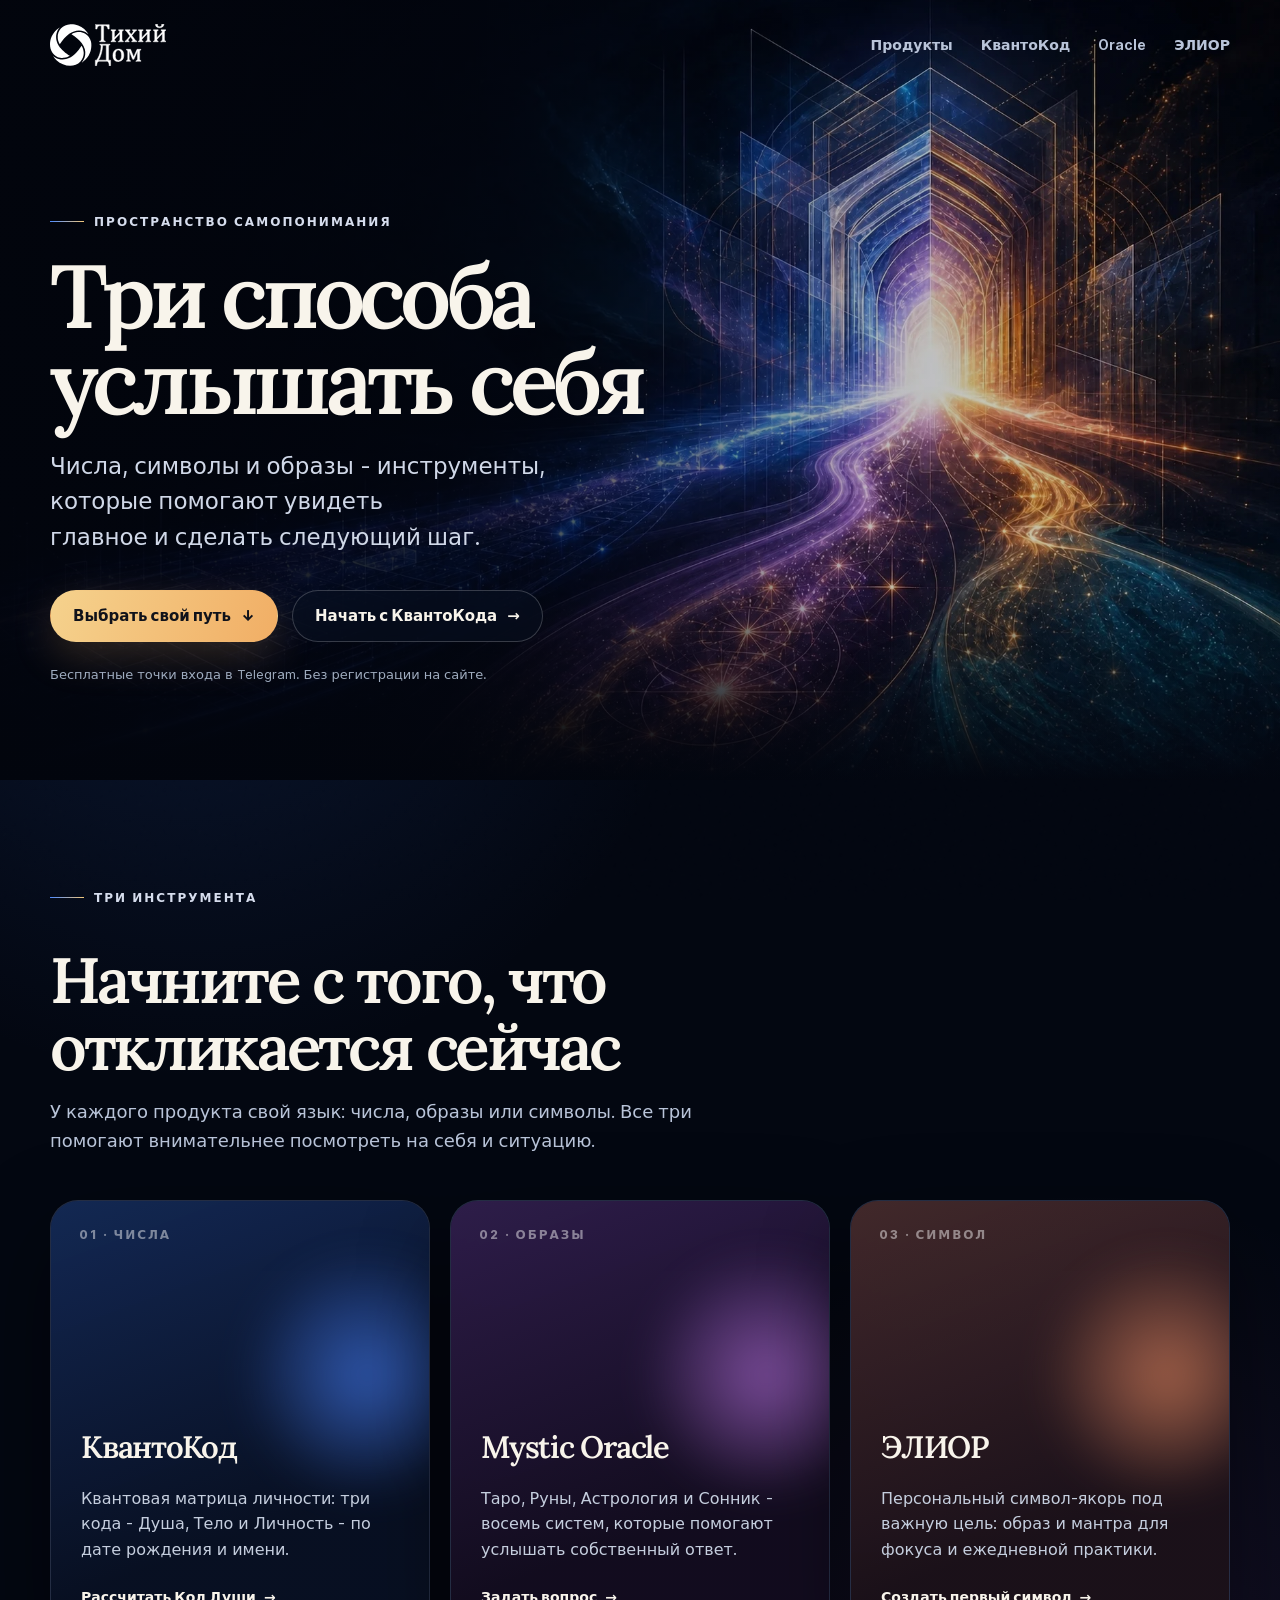
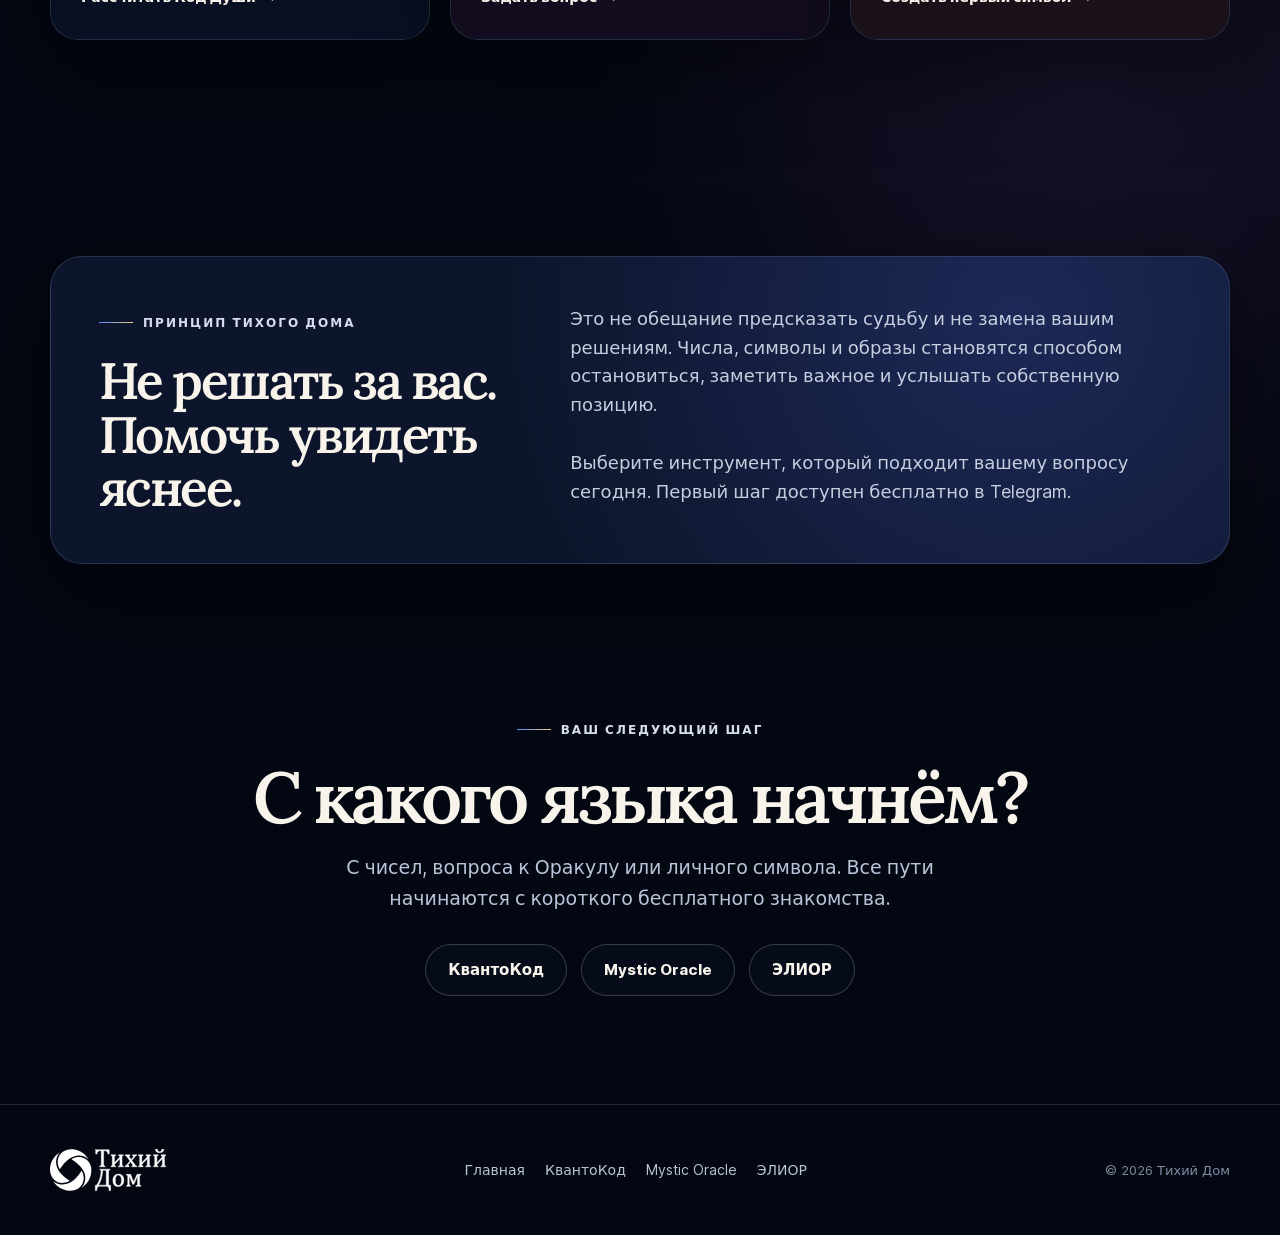
==== index.html @ 0eee99c9 "fix: refine mobile hero composition" ====
<!doctype html>
<html lang="ru">
<head>
  <meta charset="utf-8">
  <meta name="viewport" content="width=device-width, initial-scale=1">
  <title>Тихий Дом - три способа услышать себя</title>
  <meta name="description" content="КвантоКод, Mystic Oracle и ЭЛИОР - три инструмента для самопонимания и бесплатные точки входа в Telegram.">
  <link rel="canonical" href="https://numerologpro.ru/">
  <link rel="icon" href="assets/images/brand/favicon.png" type="image/png">
  <meta name="theme-color" content="#030711">
  <meta property="og:locale" content="ru_RU">
  <meta property="og:type" content="website">
  <meta property="og:site_name" content="Тихий Дом">
  <meta property="og:title" content="Тихий Дом - три способа услышать себя">
  <meta property="og:description" content="Числа, символы и образы - инструменты, которые помогают увидеть главное и сделать следующий шаг.">
  <meta property="og:url" content="https://numerologpro.ru/">
  <meta property="og:image" content="assets/images/home/og-quiet-house.jpg">
  <meta property="og:image:width" content="1200">
  <meta property="og:image:height" content="630">
  <meta property="og:image:alt" content="Тихий Дом - три способа услышать себя">
  <meta name="twitter:card" content="summary_large_image">
  <meta name="twitter:title" content="Тихий Дом - три способа услышать себя">
  <meta name="twitter:description" content="КвантоКод, Mystic Oracle и ЭЛИОР - три инструмента для самопонимания.">
  <meta name="twitter:image" content="assets/images/home/og-quiet-house.jpg">
  <link rel="preload" as="image" href="assets/images/home/hero-desktop.webp" media="(min-width: 721px)" fetchpriority="high">
  <link rel="preload" as="image" href="assets/images/home/hero-mobile.webp" media="(max-width: 720px)" fetchpriority="high">
  <link rel="preload" as="font" href="assets/fonts/inter-roman.woff2" type="font/woff2" crossorigin>
  <link rel="stylesheet" href="assets/css/lora.css">
  <link rel="stylesheet" href="assets/css/home.css">
  <script type="application/ld+json">
  {
    "@context": "https://schema.org",
    "@type": "WebSite",
    "name": "Тихий Дом",
    "url": "https://numerologpro.ru/",
    "description": "КвантоКод, Mystic Oracle и ЭЛИОР - инструменты для самопонимания.",
    "inLanguage": "ru-RU"
  }
  </script>
<script type="text/javascript">
    (function(m,e,t,r,i,k,a){
        m[i]=m[i]||function(){(m[i].a=m[i].a||[]).push(arguments)};
        m[i].l=1*new Date();
        for (var j = 0; j < document.scripts.length; j++) {if (document.scripts[j].src === r) { return; }}
        k=e.createElement(t),a=e.getElementsByTagName(t)[0],k.async=1,k.src=r,a.parentNode.insertBefore(k,a)
    })(window, document,'script','https://mc.yandex.ru/metrika/tag.js?id=109066888', 'ym');

    ym(109066888, 'init', {ssr:true, webvisor:true, clickmap:true, ecommerce:"dataLayer", referrer: document.referrer, url: location.href, accurateTrackBounce:true, trackLinks:true});
</script>
<script async src="https://www.googletagmanager.com/gtag/js?id=G-EEJ6Z1C216"></script>
</head>
<body>
  <a class="skip-link" href="#main">Перейти к содержанию</a>
  <header class="site-header">
    <div class="shell nav">
      <a class="brand" href="./" aria-label="Тихий Дом - главная">
        <img class="brand-logo" src="assets/images/brand/logo.svg" width="710" height="256" alt="Тихий Дом">
      </a>
      <nav aria-label="Основная навигация">
        <ul class="nav-links">
          <li><a href="#products">Продукты</a></li>
          <li><a href="quantocode/">КвантоКод</a></li>
          <li><a href="oracle/">Oracle</a></li>
          <li><a href="elyor/">ЭЛИОР</a></li>
        </ul>
      </nav>
    </div>
  </header>

  <main id="main">
    <section class="hero" aria-labelledby="hero-title">
      <div class="hero-media" aria-hidden="true">
        <picture class="hero-picture">
          <source media="(max-width: 720px)" srcset="assets/images/home/hero-mobile.webp">
          <img src="assets/images/home/hero-desktop.webp" width="1920" height="1200" alt="" fetchpriority="high">
        </picture>
      </div>
      <div class="shell">
        <div class="hero-content">
          <span class="eyebrow">Пространство самопонимания</span>
          <div class="hero-copy">
          <h1 id="hero-title">Три способа услышать себя</h1>
          <p class="hero-lead">Числа, символы и образы - инструменты, которые помогают увидеть главное и сделать следующий шаг.</p>
          </div>
          <div class="actions">
            <a class="button button-primary" href="#products">Выбрать свой путь <span aria-hidden="true">↓</span></a>
            <a class="button button-secondary" href="quantocode/">Начать с КвантоКода <span aria-hidden="true">→</span></a>
          </div>
          <p class="hero-note">Бесплатные точки входа в Telegram. Без регистрации на сайте.</p>
        </div>
      </div>
    </section>

    <section class="section" id="products" aria-labelledby="products-title">
      <div class="shell">
        <div class="section-heading" data-reveal>
          <span class="eyebrow">Три инструмента</span>
          <h2 id="products-title">Начните с того, что откликается сейчас</h2>
          <p>У каждого продукта свой язык: числа, образы или символы. Все три помогают внимательнее посмотреть на себя и ситуацию.</p>
        </div>
        <div class="product-grid">
          <a class="product-card product-card--quantocode" href="quantocode/" data-reveal>
            <span class="product-number">01 · ЧИСЛА</span>
            <h3>КвантоКод</h3>
            <p>Квантовая матрица личности: три кода - Душа, Тело и Личность - по дате рождения и имени.</p>
            <span class="card-link">Рассчитать Код Души <span aria-hidden="true">→</span></span>
          </a>
          <a class="product-card product-card--oracle" href="oracle/" data-reveal>
            <span class="product-number">02 · ОБРАЗЫ</span>
            <h3>Mystic Oracle</h3>
            <p>Таро, Руны, Астрология и Сонник - восемь систем, которые помогают услышать собственный ответ.</p>
            <span class="card-link">Задать вопрос <span aria-hidden="true">→</span></span>
          </a>
          <a class="product-card product-card--elyor" href="elyor/" data-reveal>
            <span class="product-number">03 · СИМВОЛ</span>
            <h3>ЭЛИОР</h3>
            <p>Персональный символ-якорь под важную цель: образ и мантра для фокуса и ежедневной практики.</p>
            <span class="card-link">Создать первый символ <span aria-hidden="true">→</span></span>
          </a>
        </div>
      </div>
    </section>

    <section class="section" aria-labelledby="principle-title">
      <div class="shell principle" data-reveal>
        <div>
          <span class="eyebrow">Принцип Тихого Дома</span>
          <h2 id="principle-title">Не решать за вас. Помочь увидеть яснее.</h2>
        </div>
        <div class="principle-copy">
          <p>Это не обещание предсказать судьбу и не замена вашим решениям. Числа, символы и образы становятся способом остановиться, заметить важное и услышать собственную позицию.</p>
          <p>Выберите инструмент, который подходит вашему вопросу сегодня. Первый шаг доступен бесплатно в Telegram.</p>
        </div>
      </div>
    </section>

    <section class="section final-cta" aria-labelledby="final-title">
      <div class="shell" data-reveal>
        <span class="eyebrow">Ваш следующий шаг</span>
        <h2 id="final-title">С какого языка начнём?</h2>
        <p>С чисел, вопроса к Оракулу или личного символа. Все пути начинаются с короткого бесплатного знакомства.</p>
        <div class="actions" style="justify-content:center">
          <a class="button button-secondary" href="quantocode/">КвантоКод</a>
          <a class="button button-secondary" href="oracle/">Mystic Oracle</a>
          <a class="button button-secondary" href="elyor/">ЭЛИОР</a>
        </div>
      </div>
    </section>
  </main>

  <footer class="site-footer">
    <div class="shell footer-inner">
      <a class="brand" href="./">
        <img class="brand-logo" src="assets/images/brand/logo.svg" width="710" height="256" alt="Тихий Дом">
      </a>
      <div class="footer-links" aria-label="Разделы сайта">
        <a href="./">Главная</a>
        <a href="quantocode/">КвантоКод</a>
        <a href="oracle/">Mystic Oracle</a>
        <a href="elyor/">ЭЛИОР</a>
      </div>
      <p class="copyright">© 2026 Тихий Дом</p>
    </div>
  </footer>
<noscript><div><img src="https://mc.yandex.ru/watch/109066888" style="position:absolute; left:-9999px;" alt="" /></div></noscript>
  <script src="assets/js/home.js" defer></script>
</body>
</html>
---- assets/css/lora.css ----
/* cyrillic-ext */
@font-face {
  font-family: 'Lora';
  font-style: normal;
  font-weight: 500;
  font-display: swap;
  src: url(../fonts/lora-01.woff2) format('woff2');
  unicode-range: U+0460-052F, U+1C80-1C8A, U+20B4, U+2DE0-2DFF, U+A640-A69F, U+FE2E-FE2F;
}
/* cyrillic */
@font-face {
  font-family: 'Lora';
  font-style: normal;
  font-weight: 500;
  font-display: swap;
  src: url(../fonts/lora-02.woff2) format('woff2');
  unicode-range: U+0301, U+0400-045F, U+0490-0491, U+04B0-04B1, U+2116;
}
/* math */
@font-face {
  font-family: 'Lora';
  font-style: normal;
  font-weight: 500;
  font-display: swap;
  src: url(../fonts/lora-03.woff2) format('woff2');
  unicode-range: U+0302-0303, U+0305, U+0307-0308, U+0310, U+0312, U+0315, U+031A, U+0326-0327, U+032C, U+032F-0330, U+0332-0333, U+0338, U+033A, U+0346, U+034D, U+0391-03A1, U+03A3-03A9, U+03B1-03C9, U+03D1, U+03D5-03D6, U+03F0-03F1, U+03F4-03F5, U+2016-2017, U+2034-2038, U+203C, U+2040, U+2043, U+2047, U+2050, U+2057, U+205F, U+2070-2071, U+2074-208E, U+2090-209C, U+20D0-20DC, U+20E1, U+20E5-20EF, U+2100-2112, U+2114-2115, U+2117-2121, U+2123-214F, U+2190, U+2192, U+2194-21AE, U+21B0-21E5, U+21F1-21F2, U+21F4-2211, U+2213-2214, U+2216-22FF, U+2308-230B, U+2310, U+2319, U+231C-2321, U+2336-237A, U+237C, U+2395, U+239B-23B7, U+23D0, U+23DC-23E1, U+2474-2475, U+25AF, U+25B3, U+25B7, U+25BD, U+25C1, U+25CA, U+25CC, U+25FB, U+266D-266F, U+27C0-27FF, U+2900-2AFF, U+2B0E-2B11, U+2B30-2B4C, U+2BFE, U+3030, U+FF5B, U+FF5D, U+1D400-1D7FF, U+1EE00-1EEFF;
}
/* symbols */
@font-face {
  font-family: 'Lora';
  font-style: normal;
  font-weight: 500;
  font-display: swap;
  src: url(../fonts/lora-04.woff2) format('woff2');
  unicode-range: U+0001-000C, U+000E-001F, U+007F-009F, U+20DD-20E0, U+20E2-20E4, U+2150-218F, U+2190, U+2192, U+2194-2199, U+21AF, U+21E6-21F0, U+21F3, U+2218-2219, U+2299, U+22C4-22C6, U+2300-243F, U+2440-244A, U+2460-24FF, U+25A0-27BF, U+2800-28FF, U+2921-2922, U+2981, U+29BF, U+29EB, U+2B00-2BFF, U+4DC0-4DFF, U+FFF9-FFFB, U+10140-1018E, U+10190-1019C, U+101A0, U+101D0-101FD, U+102E0-102FB, U+10E60-10E7E, U+1D2C0-1D2D3, U+1D2E0-1D37F, U+1F000-1F0FF, U+1F100-1F1AD, U+1F1E6-1F1FF, U+1F30D-1F30F, U+1F315, U+1F31C, U+1F31E, U+1F320-1F32C, U+1F336, U+1F378, U+1F37D, U+1F382, U+1F393-1F39F, U+1F3A7-1F3A8, U+1F3AC-1F3AF, U+1F3C2, U+1F3C4-1F3C6, U+1F3CA-1F3CE, U+1F3D4-1F3E0, U+1F3ED, U+1F3F1-1F3F3, U+1F3F5-1F3F7, U+1F408, U+1F415, U+1F41F, U+1F426, U+1F43F, U+1F441-1F442, U+1F444, U+1F446-1F449, U+1F44C-1F44E, U+1F453, U+1F46A, U+1F47D, U+1F4A3, U+1F4B0, U+1F4B3, U+1F4B9, U+1F4BB, U+1F4BF, U+1F4C8-1F4CB, U+1F4D6, U+1F4DA, U+1F4DF, U+1F4E3-1F4E6, U+1F4EA-1F4ED, U+1F4F7, U+1F4F9-1F4FB, U+1F4FD-1F4FE, U+1F503, U+1F507-1F50B, U+1F50D, U+1F512-1F513, U+1F53E-1F54A, U+1F54F-1F5FA, U+1F610, U+1F650-1F67F, U+1F687, U+1F68D, U+1F691, U+1F694, U+1F698, U+1F6AD, U+1F6B2, U+1F6B9-1F6BA, U+1F6BC, U+1F6C6-1F6CF, U+1F6D3-1F6D7, U+1F6E0-1F6EA, U+1F6F0-1F6F3, U+1F6F7-1F6FC, U+1F700-1F7FF, U+1F800-1F80B, U+1F810-1F847, U+1F850-1F859, U+1F860-1F887, U+1F890-1F8AD, U+1F8B0-1F8BB, U+1F8C0-1F8C1, U+1F900-1F90B, U+1F93B, U+1F946, U+1F984, U+1F996, U+1F9E9, U+1FA00-1FA6F, U+1FA70-1FA7C, U+1FA80-1FA89, U+1FA8F-1FAC6, U+1FACE-1FADC, U+1FADF-1FAE9, U+1FAF0-1FAF8, U+1FB00-1FBFF;
}
/* vietnamese */
@font-face {
  font-family: 'Lora';
  font-style: normal;
  font-weight: 500;
  font-display: swap;
  src: url(../fonts/lora-05.woff2) format('woff2');
  unicode-range: U+0102-0103, U+0110-0111, U+0128-0129, U+0168-0169, U+01A0-01A1, U+01AF-01B0, U+0300-0301, U+0303-0304, U+0308-0309, U+0323, U+0329, U+1EA0-1EF9, U+20AB;
}
/* latin-ext */
@font-face {
  font-family: 'Lora';
  font-style: normal;
  font-weight: 500;
  font-display: swap;
  src: url(../fonts/lora-06.woff2) format('woff2');
  unicode-range: U+0100-02BA, U+02BD-02C5, U+02C7-02CC, U+02CE-02D7, U+02DD-02FF, U+0304, U+0308, U+0329, U+1D00-1DBF, U+1E00-1E9F, U+1EF2-1EFF, U+2020, U+20A0-20AB, U+20AD-20C0, U+2113, U+2C60-2C7F, U+A720-A7FF;
}
/* latin */
@font-face {
  font-family: 'Lora';
  font-style: normal;
  font-weight: 500;
  font-display: swap;
  src: url(../fonts/lora-07.woff2) format('woff2');
  unicode-range: U+0000-00FF, U+0131, U+0152-0153, U+02BB-02BC, U+02C6, U+02DA, U+02DC, U+0304, U+0308, U+0329, U+2000-206F, U+20AC, U+2122, U+2191, U+2193, U+2212, U+2215, U+FEFF, U+FFFD;
}
/* cyrillic-ext */
@font-face {
  font-family: 'Lora';
  font-style: normal;
  font-weight: 600;
  font-display: swap;
  src: url(../fonts/lora-01.woff2) format('woff2');
  unicode-range: U+0460-052F, U+1C80-1C8A, U+20B4, U+2DE0-2DFF, U+A640-A69F, U+FE2E-FE2F;
}
/* cyrillic */
@font-face {
  font-family: 'Lora';
  font-style: normal;
  font-weight: 600;
  font-display: swap;
  src: url(../fonts/lora-02.woff2) format('woff2');
  unicode-range: U+0301, U+0400-045F, U+0490-0491, U+04B0-04B1, U+2116;
}
/* math */
@font-face {
  font-family: 'Lora';
  font-style: normal;
  font-weight: 600;
  font-display: swap;
  src: url(../fonts/lora-03.woff2) format('woff2');
  unicode-range: U+0302-0303, U+0305, U+0307-0308, U+0310, U+0312, U+0315, U+031A, U+0326-0327, U+032C, U+032F-0330, U+0332-0333, U+0338, U+033A, U+0346, U+034D, U+0391-03A1, U+03A3-03A9, U+03B1-03C9, U+03D1, U+03D5-03D6, U+03F0-03F1, U+03F4-03F5, U+2016-2017, U+2034-2038, U+203C, U+2040, U+2043, U+2047, U+2050, U+2057, U+205F, U+2070-2071, U+2074-208E, U+2090-209C, U+20D0-20DC, U+20E1, U+20E5-20EF, U+2100-2112, U+2114-2115, U+2117-2121, U+2123-214F, U+2190, U+2192, U+2194-21AE, U+21B0-21E5, U+21F1-21F2, U+21F4-2211, U+2213-2214, U+2216-22FF, U+2308-230B, U+2310, U+2319, U+231C-2321, U+2336-237A, U+237C, U+2395, U+239B-23B7, U+23D0, U+23DC-23E1, U+2474-2475, U+25AF, U+25B3, U+25B7, U+25BD, U+25C1, U+25CA, U+25CC, U+25FB, U+266D-266F, U+27C0-27FF, U+2900-2AFF, U+2B0E-2B11, U+2B30-2B4C, U+2BFE, U+3030, U+FF5B, U+FF5D, U+1D400-1D7FF, U+1EE00-1EEFF;
}
/* symbols */
@font-face {
  font-family: 'Lora';
  font-style: normal;
  font-weight: 600;
  font-display: swap;
  src: url(../fonts/lora-04.woff2) format('woff2');
  unicode-range: U+0001-000C, U+000E-001F, U+007F-009F, U+20DD-20E0, U+20E2-20E4, U+2150-218F, U+2190, U+2192, U+2194-2199, U+21AF, U+21E6-21F0, U+21F3, U+2218-2219, U+2299, U+22C4-22C6, U+2300-243F, U+2440-244A, U+2460-24FF, U+25A0-27BF, U+2800-28FF, U+2921-2922, U+2981, U+29BF, U+29EB, U+2B00-2BFF, U+4DC0-4DFF, U+FFF9-FFFB, U+10140-1018E, U+10190-1019C, U+101A0, U+101D0-101FD, U+102E0-102FB, U+10E60-10E7E, U+1D2C0-1D2D3, U+1D2E0-1D37F, U+1F000-1F0FF, U+1F100-1F1AD, U+1F1E6-1F1FF, U+1F30D-1F30F, U+1F315, U+1F31C, U+1F31E, U+1F320-1F32C, U+1F336, U+1F378, U+1F37D, U+1F382, U+1F393-1F39F, U+1F3A7-1F3A8, U+1F3AC-1F3AF, U+1F3C2, U+1F3C4-1F3C6, U+1F3CA-1F3CE, U+1F3D4-1F3E0, U+1F3ED, U+1F3F1-1F3F3, U+1F3F5-1F3F7, U+1F408, U+1F415, U+1F41F, U+1F426, U+1F43F, U+1F441-1F442, U+1F444, U+1F446-1F449, U+1F44C-1F44E, U+1F453, U+1F46A, U+1F47D, U+1F4A3, U+1F4B0, U+1F4B3, U+1F4B9, U+1F4BB, U+1F4BF, U+1F4C8-1F4CB, U+1F4D6, U+1F4DA, U+1F4DF, U+1F4E3-1F4E6, U+1F4EA-1F4ED, U+1F4F7, U+1F4F9-1F4FB, U+1F4FD-1F4FE, U+1F503, U+1F507-1F50B, U+1F50D, U+1F512-1F513, U+1F53E-1F54A, U+1F54F-1F5FA, U+1F610, U+1F650-1F67F, U+1F687, U+1F68D, U+1F691, U+1F694, U+1F698, U+1F6AD, U+1F6B2, U+1F6B9-1F6BA, U+1F6BC, U+1F6C6-1F6CF, U+1F6D3-1F6D7, U+1F6E0-1F6EA, U+1F6F0-1F6F3, U+1F6F7-1F6FC, U+1F700-1F7FF, U+1F800-1F80B, U+1F810-1F847, U+1F850-1F859, U+1F860-1F887, U+1F890-1F8AD, U+1F8B0-1F8BB, U+1F8C0-1F8C1, U+1F900-1F90B, U+1F93B, U+1F946, U+1F984, U+1F996, U+1F9E9, U+1FA00-1FA6F, U+1FA70-1FA7C, U+1FA80-1FA89, U+1FA8F-1FAC6, U+1FACE-1FADC, U+1FADF-1FAE9, U+1FAF0-1FAF8, U+1FB00-1FBFF;
}
/* vietnamese */
@font-face {
  font-family: 'Lora';
  font-style: normal;
  font-weight: 600;
  font-display: swap;
  src: url(../fonts/lora-05.woff2) format('woff2');
  unicode-range: U+0102-0103, U+0110-0111, U+0128-0129, U+0168-0169, U+01A0-01A1, U+01AF-01B0, U+0300-0301, U+0303-0304, U+0308-0309, U+0323, U+0329, U+1EA0-1EF9, U+20AB;
}
/* latin-ext */
@font-face {
  font-family: 'Lora';
  font-style: normal;
  font-weight: 600;
  font-display: swap;
  src: url(../fonts/lora-06.woff2) format('woff2');
  unicode-range: U+0100-02BA, U+02BD-02C5, U+02C7-02CC, U+02CE-02D7, U+02DD-02FF, U+0304, U+0308, U+0329, U+1D00-1DBF, U+1E00-1E9F, U+1EF2-1EFF, U+2020, U+20A0-20AB, U+20AD-20C0, U+2113, U+2C60-2C7F, U+A720-A7FF;
}
/* latin */
@font-face {
  font-family: 'Lora';
  font-style: normal;
  font-weight: 600;
  font-display: swap;
  src: url(../fonts/lora-07.woff2) format('woff2');
  unicode-range: U+0000-00FF, U+0131, U+0152-0153, U+02BB-02BC, U+02C6, U+02DA, U+02DC, U+0304, U+0308, U+0329, U+2000-206F, U+20AC, U+2122, U+2191, U+2193, U+2212, U+2215, U+FEFF, U+FFFD;
}
---- assets/css/home.css ----
@font-face {
  font-family: "Inter";
  src: url("../fonts/inter-roman.woff2") format("woff2");
  font-style: normal;
  font-weight: 100 900;
  font-display: swap;
}

:root {
  color-scheme: dark;
  --bg: #030711;
  --surface: rgba(10, 17, 35, 0.74);
  --surface-strong: rgba(14, 23, 46, 0.94);
  --line: rgba(177, 203, 255, 0.17);
  --text: #f8f4eb;
  --muted: #b9c4d9;
  --gold: #f4c879;
  --blue: #4e8cff;
  --violet: #9b72ff;
  --coral: #ff8b72;
  --cyan: #48d9d2;
  --radius: 28px;
  --shadow: 0 32px 90px rgba(0, 0, 0, 0.42);
}

* {
  box-sizing: border-box;
}

html {
  scroll-behavior: smooth;
}

body {
  margin: 0;
  overflow-x: hidden;
  background:
    radial-gradient(circle at 15% 20%, rgba(44, 93, 190, 0.18), transparent 32rem),
    radial-gradient(circle at 85% 60%, rgba(151, 81, 190, 0.13), transparent 32rem),
    var(--bg);
  color: var(--text);
  font-family: "Inter", system-ui, sans-serif;
  line-height: 1.6;
}

body::before {
  position: fixed;
  inset: 0;
  z-index: -1;
  background-image: url("data:image/svg+xml,%3Csvg viewBox=%220 0 200 200%22 xmlns=%22http://www.w3.org/2000/svg%22%3E%3Cfilter id=%22n%22%3E%3CfeTurbulence type=%22fractalNoise%22 baseFrequency=%22.9%22 numOctaves=%223%22 stitchTiles=%22stitch%22/%3E%3C/filter%3E%3Crect width=%22100%25%22 height=%22100%25%22 filter=%22url(%23n)%22 opacity=%22.28%22/%3E%3C/svg%3E");
  content: "";
  opacity: 0.035;
  pointer-events: none;
}

a {
  color: inherit;
}

button, a {
  -webkit-tap-highlight-color: transparent;
}

:focus-visible {
  outline: 3px solid var(--gold);
  outline-offset: 4px;
}

.skip-link {
  position: fixed;
  top: 12px;
  left: 12px;
  z-index: 100;
  padding: 10px 16px;
  border-radius: 999px;
  background: var(--text);
  color: var(--bg);
  transform: translateY(-160%);
}

.skip-link:focus {
  transform: translateY(0);
}

.shell {
  width: min(1180px, calc(100% - 40px));
  margin-inline: auto;
}

.site-header {
  position: absolute;
  top: 0;
  right: 0;
  left: 0;
  z-index: 20;
  padding: 24px 0;
}

.nav {
  display: flex;
  align-items: center;
  justify-content: space-between;
  gap: 24px;
}

.brand {
  display: inline-flex;
  align-items: center;
  gap: 12px;
  color: var(--text);
  font-size: 17px;
  font-weight: 750;
  letter-spacing: 0.02em;
  text-decoration: none;
}


.brand-logo {
  display: block;
  width: auto;
  height: 42px;
  filter: brightness(0) invert(1);
}

.nav-links {
  display: flex;
  align-items: center;
  gap: 28px;
  margin: 0;
  padding: 0;
  list-style: none;
}

.nav-links a {
  color: var(--muted);
  font-size: 14px;
  font-weight: 650;
  text-decoration: none;
  transition: color 180ms ease;
}

.nav-links a:hover {
  color: var(--text);
}

.hero {
  position: relative;
  display: grid;
  min-height: 780px;
  overflow: hidden;
  align-items: center;
  isolation: isolate;
}

.hero-media, .hero-media::after, .hero-picture, .hero-picture img {
  position: absolute;
  inset: 0;
}

.hero-media {
  z-index: -2;
  background: #02050c;
}

.hero-picture img {
  width: 100%;
  height: 100%;
  object-fit: cover;
  object-position: center;
  transform: scale(1.025);
  transition: transform 180ms linear;
}

.hero-media::after {
  background:
    linear-gradient(90deg, rgba(2, 5, 13, 0.98) 0%, rgba(2, 5, 13, 0.82) 35%, rgba(2, 5, 13, 0.26) 68%, rgba(2, 5, 13, 0.16) 100%),
    linear-gradient(0deg, var(--bg) 0%, transparent 24%);
  content: "";
}

.hero-content {
  position: relative;
  z-index: 2;
  width: min(680px, 58%);
  padding-top: 108px;
}

.eyebrow {
  display: inline-flex;
  align-items: center;
  gap: 10px;
  margin-bottom: 22px;
  color: #d6dded;
  font-size: 12px;
  font-weight: 800;
  letter-spacing: 0.17em;
  text-transform: uppercase;
}

.eyebrow::before {
  width: 34px;
  height: 1px;
  background: linear-gradient(90deg, var(--blue), var(--gold));
  content: "";
}

h1, h2, h3, p {
  margin-top: 0;
}

h1 {
  max-width: 760px;
  margin-bottom: 24px;
  font-size: clamp(52px, 7vw, 96px);
  font-weight: 760;
  letter-spacing: -0.065em;
  line-height: 0.96;
  text-wrap: balance;
}

.hero-lead {
  max-width: 620px;
  margin-bottom: 34px;
  color: #d0d8e8;
  font-size: clamp(18px, 2vw, 23px);
  line-height: 1.55;
  text-wrap: balance;
}

.actions {
  display: flex;
  flex-wrap: wrap;
  gap: 14px;
}

.button {
  display: inline-flex;
  min-height: 52px;
  align-items: center;
  justify-content: center;
  gap: 10px;
  padding: 13px 22px;
  border: 1px solid transparent;
  border-radius: 999px;
  font-size: 15px;
  font-weight: 760;
  text-decoration: none;
  transition: transform 180ms ease, box-shadow 180ms ease, background 180ms ease;
}

.button:hover {
  transform: translateY(-2px);
}

.button-primary {
  background: linear-gradient(110deg, #f5d28d, #f1ae65);
  box-shadow: 0 14px 42px rgba(241, 174, 101, 0.2);
  color: #10121a;
}

.button-secondary {
  border-color: rgba(255, 255, 255, 0.2);
  background: rgba(9, 16, 32, 0.5);
  backdrop-filter: blur(14px);
}

.hero-note {
  margin: 22px 0 0;
  color: #9facbf;
  font-size: 13px;
}

.section {
  padding: 108px 0;
}

.section-heading {
  display: grid;
  margin-bottom: 44px;
  gap: 18px;
}

.section-heading h2 {
  max-width: 820px;
  margin-bottom: 0;
  font-size: clamp(36px, 5vw, 64px);
  letter-spacing: -0.05em;
  line-height: 1.04;
  text-wrap: balance;
}

.section-heading p {
  max-width: 660px;
  margin-bottom: 0;
  color: var(--muted);
  font-size: 18px;
}

.product-grid {
  display: grid;
  grid-template-columns: repeat(3, 1fr);
  gap: 20px;
}

.product-card {
  position: relative;
  display: flex;
  min-height: 440px;
  overflow: hidden;
  flex-direction: column;
  justify-content: flex-end;
  padding: 30px;
  border: 1px solid var(--line);
  border-radius: var(--radius);
  background: var(--surface);
  box-shadow: var(--shadow);
  text-decoration: none;
  transition: border-color 220ms ease, transform 220ms ease;
  isolation: isolate;
}

.product-card::before, .product-card::after {
  position: absolute;
  content: "";
  pointer-events: none;
}

.product-card::before {
  inset: 0;
  z-index: -2;
  background: var(--card-background);
}

.product-card::after {
  top: 10%;
  right: -18%;
  z-index: -1;
  width: 260px;
  height: 260px;
  border-radius: 50%;
  background: var(--card-glow);
  filter: blur(20px);
  opacity: 0.72;
  transition: transform 350ms ease;
}

.product-card:hover {
  border-color: rgba(255, 255, 255, 0.36);
  transform: translateY(-7px);
}

.product-card:hover::after {
  transform: scale(1.22) translate(-6%, 6%);
}

.product-card--quantocode {
  --card-background: linear-gradient(160deg, rgba(38, 83, 171, 0.38), rgba(8, 16, 35, 0.9) 70%);
  --card-glow: radial-gradient(circle, rgba(72, 130, 255, 0.85), transparent 68%);
}

.product-card--oracle {
  --card-background: linear-gradient(160deg, rgba(108, 54, 146, 0.38), rgba(19, 12, 31, 0.92) 70%);
  --card-glow: radial-gradient(circle, rgba(210, 130, 255, 0.75), transparent 68%);
}

.product-card--elyor {
  --card-background: linear-gradient(160deg, rgba(160, 84, 65, 0.38), rgba(28, 17, 25, 0.92) 70%);
  --card-glow: radial-gradient(circle, rgba(255, 151, 105, 0.8), transparent 68%);
}

.product-number {
  position: absolute;
  top: 24px;
  left: 28px;
  color: rgba(255, 255, 255, 0.46);
  font-size: 12px;
  font-weight: 800;
  letter-spacing: 0.16em;
}

.product-card h3 {
  margin-bottom: 14px;
  font-size: 31px;
  letter-spacing: -0.04em;
}

.product-card p {
  margin-bottom: 24px;
  color: #c5cede;
}

.card-link {
  display: inline-flex;
  align-items: center;
  gap: 8px;
  color: var(--text);
  font-size: 14px;
  font-weight: 760;
}

.principle {
  display: grid;
  padding: 48px;
  border: 1px solid var(--line);
  border-radius: calc(var(--radius) + 4px);
  background:
    radial-gradient(circle at 82% 20%, rgba(89, 122, 255, 0.2), transparent 32rem),
    var(--surface-strong);
  box-shadow: var(--shadow);
  grid-template-columns: 0.8fr 1.2fr;
  gap: 64px;
}

.principle h2 {
  margin-bottom: 0;
  font-size: clamp(34px, 4vw, 54px);
  letter-spacing: -0.05em;
  line-height: 1.05;
}

.principle-copy {
  display: grid;
  gap: 20px;
}

.principle-copy p {
  margin-bottom: 0;
  color: #c5cede;
  font-size: 18px;
}

.final-cta {
  padding-top: 40px;
  text-align: center;
}

.final-cta h2 {
  margin-bottom: 20px;
  font-size: clamp(38px, 6vw, 72px);
  letter-spacing: -0.055em;
  line-height: 1;
}

.final-cta p {
  max-width: 650px;
  margin: 0 auto 30px;
  color: var(--muted);
  font-size: 19px;
}

.site-footer {
  padding: 44px 0;
  border-top: 1px solid var(--line);
}

.footer-inner {
  display: flex;
  align-items: center;
  justify-content: space-between;
  gap: 28px;
}

.footer-links {
  display: flex;
  flex-wrap: wrap;
  gap: 20px;
}

.footer-links a {
  color: var(--muted);
  font-size: 14px;
  text-decoration: none;
}

.footer-links a:hover {
  color: var(--text);
}

.copyright {
  margin: 0;
  color: #7f8ba1;
  font-size: 13px;
}

[data-reveal] {
  opacity: 0;
  transform: translateY(28px);
  transition: opacity 700ms ease, transform 700ms ease;
}

[data-reveal].is-visible {
  opacity: 1;
  transform: none;
}

@media (max-width: 900px) {
  .product-grid {
    grid-template-columns: 1fr;
  }

  .product-card {
    min-height: 360px;
  }

  .principle {
    grid-template-columns: 1fr;
    gap: 28px;
  }
}

@media (max-width: 720px) {
  .shell {
    width: min(100% - 28px, 1180px);
  }

  .site-header {
    padding-top: 17px;
  }

  .brand-logo {
    height: 38px;
  }

  .nav-links {
    display: none;
  }

  .hero {
    min-height: 900px;
    align-items: end;
  }

  .hero-picture img {
    object-position: center top;
  }

  .hero-media::after {
    background:
      linear-gradient(0deg, rgba(2, 5, 13, 1) 0%, rgba(2, 5, 13, 0.92) 36%, rgba(2, 5, 13, 0.12) 72%),
      linear-gradient(90deg, rgba(2, 5, 13, 0.35), transparent);
  }

  .hero-content {
    width: 100%;
    padding: 0 0 72px;
  }

  h1 {
    font-size: clamp(48px, 15vw, 68px);
  }

  .hero-lead {
    font-size: 18px;
  }

  .actions {
    align-items: stretch;
    flex-direction: column;
  }

  .button {
    width: 100%;
  }

  .section {
    padding: 76px 0;
  }

  .product-card {
    min-height: 390px;
    padding: 25px;
  }

  .principle {
    padding: 30px 24px;
  }

  .footer-inner {
    align-items: flex-start;
    flex-direction: column;
  }
}

@media (prefers-reduced-motion: reduce) {
  html {
    scroll-behavior: auto;
  }

  *, *::before, *::after {
    scroll-behavior: auto !important;
    transition-duration: 0.01ms !important;
  }

  [data-reveal] {
    opacity: 1;
    transform: none;
  }
}


/* Brand display typeface */
h1,
h2,
h3 {
  font-family: "Lora", Georgia, serif;
  font-weight: 600;
}

/* Mobile hero: full image with copy in the dark fields */
@media (max-width: 720px) {
  .hero {
    min-height: 0;
    align-items: initial;
  }

  .hero-picture {
    bottom: auto;
    height: 125.9259vw;
  }

  .hero-picture img {
    bottom: auto;
    width: 100%;
    height: auto;
    object-fit: contain;
    object-position: center top;
    transform: none;
  }

  .hero-content {
    position: relative;
    width: 100%;
    padding: calc(125.9259vw + 24px) 0 64px;
  }

  .hero-content > .eyebrow {
    position: absolute;
    top: clamp(78px, 23vw, 118px);
    left: 0;
    margin: 0;
  }

  .hero-copy {
    position: absolute;
    top: 66vw;
    right: 0;
    left: 0;
  }

  .hero-copy h1 {
    margin-bottom: 14px;
    font-size: clamp(40px, 12.5vw, 54px);
    line-height: 0.98;
  }

  .hero-copy .hero-lead {
    max-width: 34rem;
    margin-bottom: 0;
    font-size: 16px;
    line-height: 1.42;
  }

  .hero-content > .actions {
    margin-top: 0;
  }
}
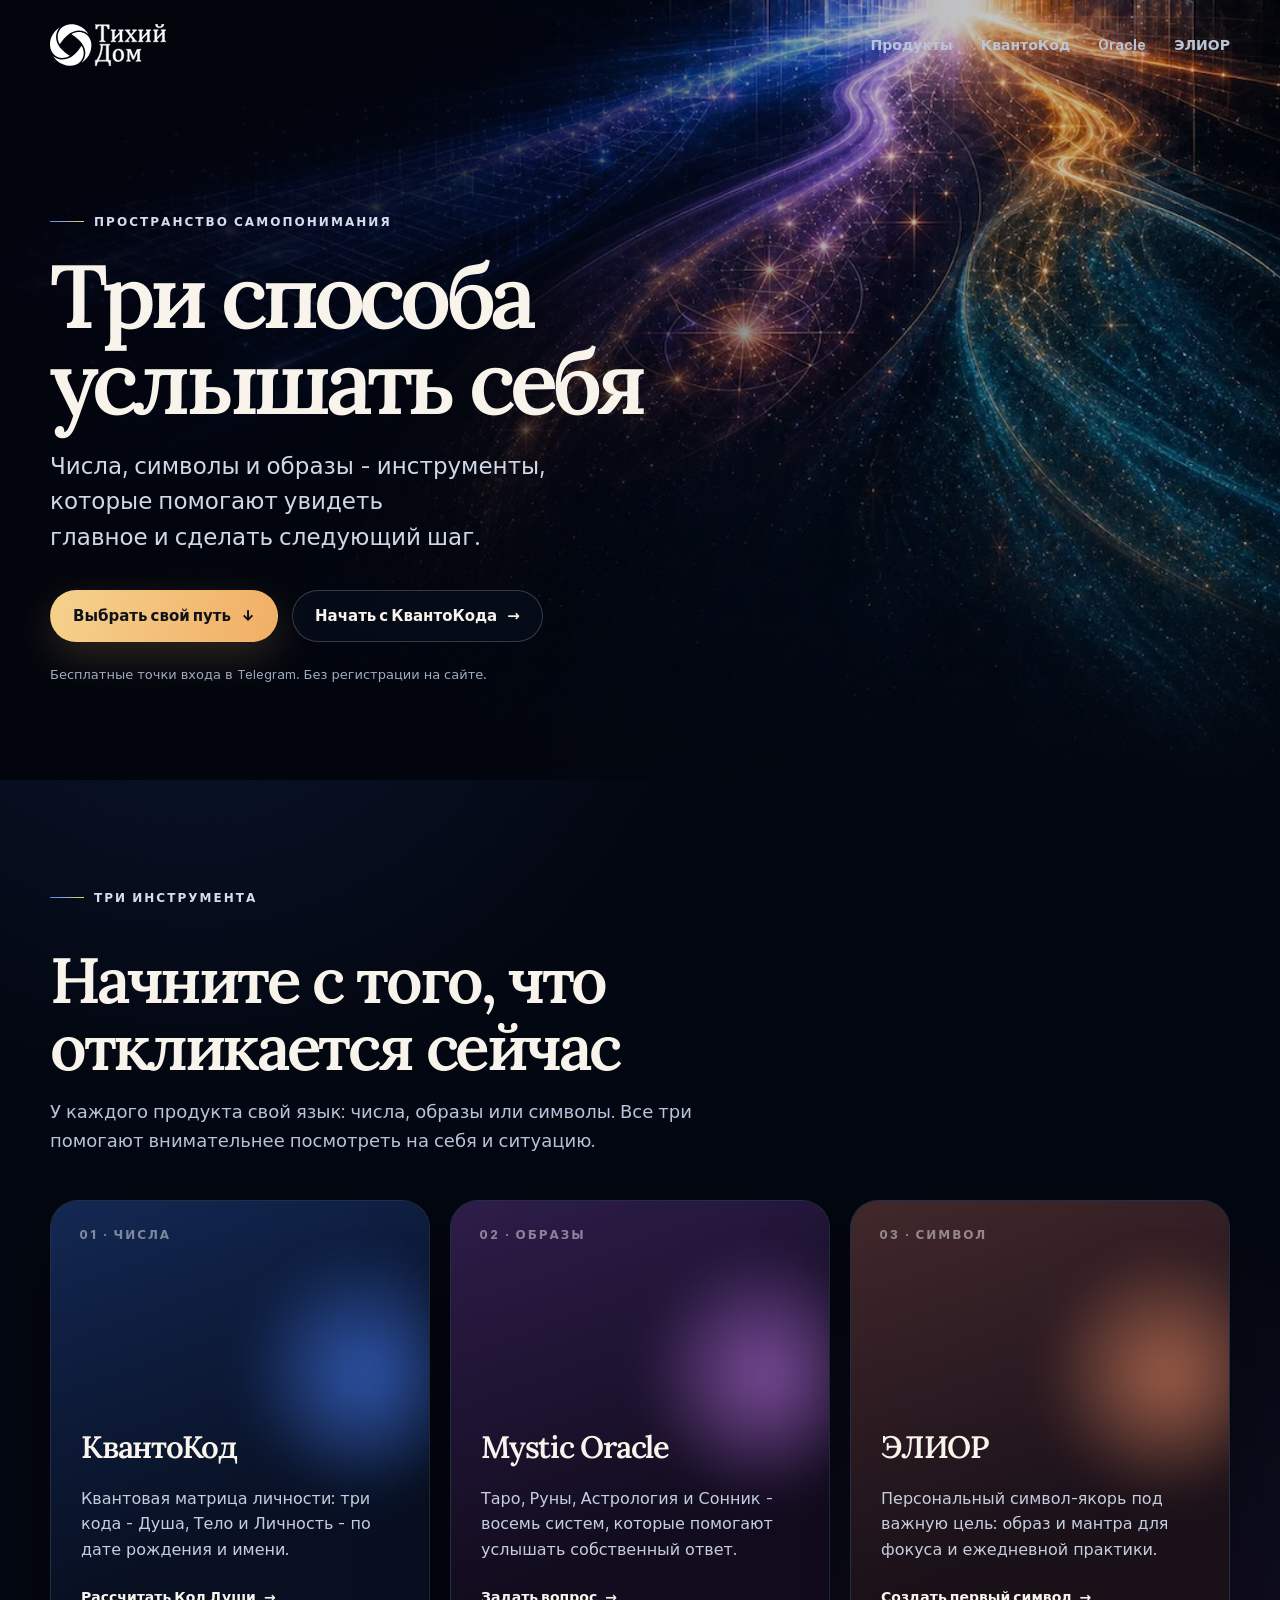
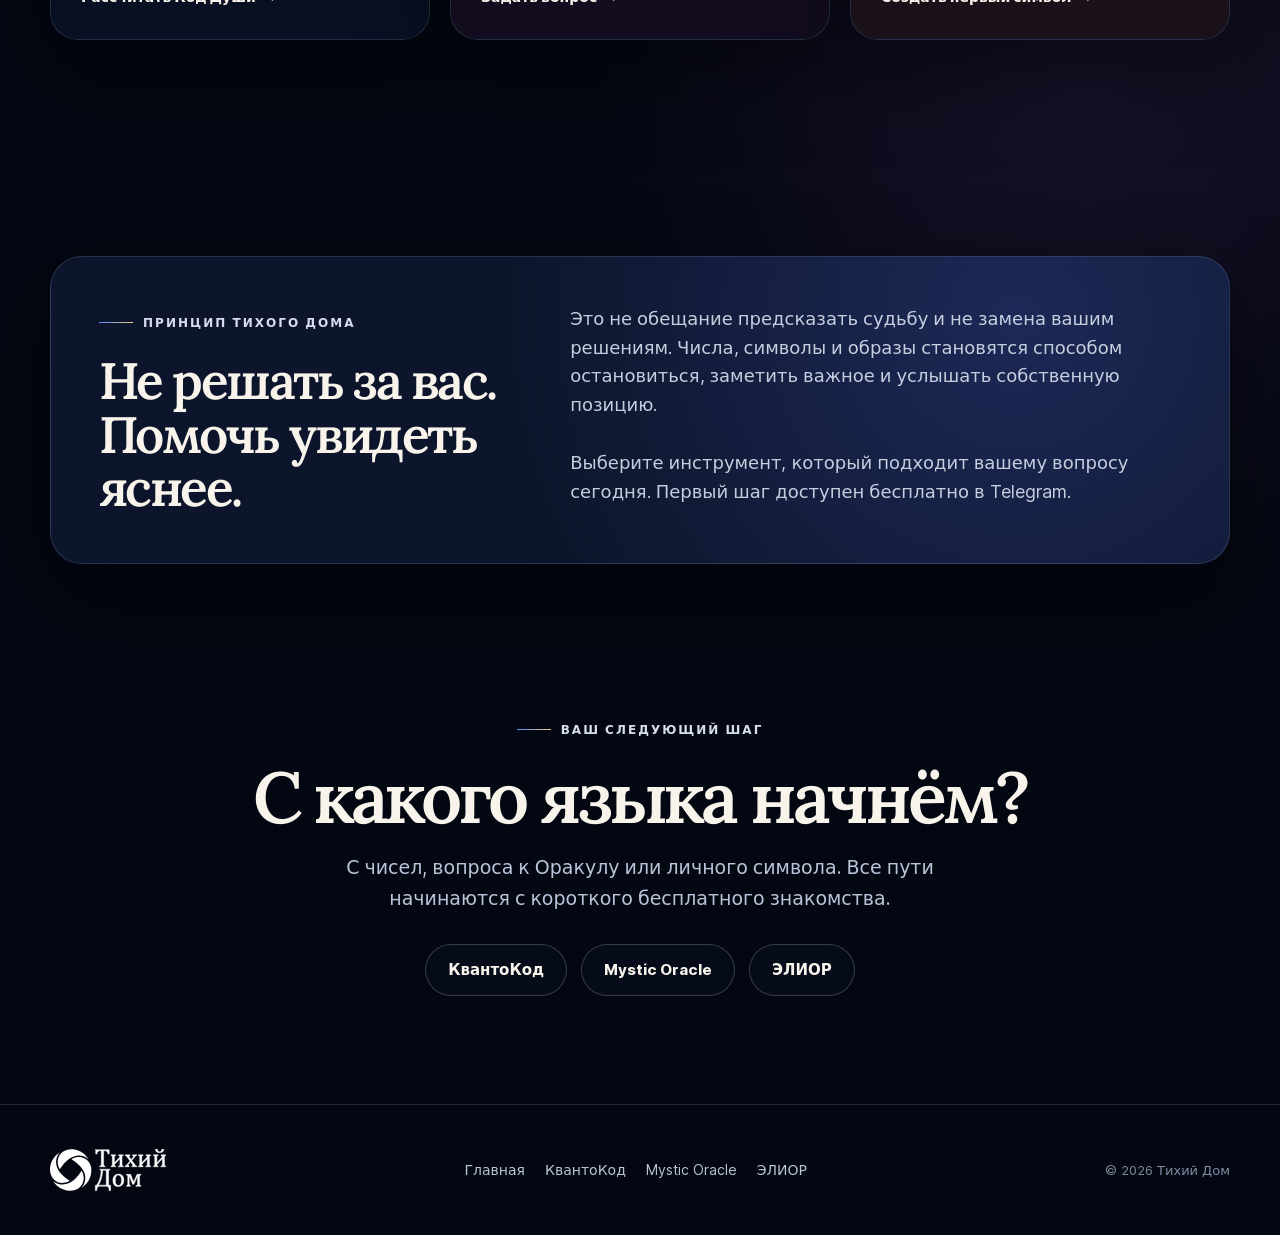
==== commit d3e8e497: "refactor: establish unified site foundation" ====
--- a/index.html
+++ b/index.html
@@ -25,8 +25,7 @@
   <link rel="preload" as="image" href="assets/images/home/hero-desktop.webp" media="(min-width: 721px)" fetchpriority="high">
   <link rel="preload" as="image" href="assets/images/home/hero-mobile.webp" media="(max-width: 720px)" fetchpriority="high">
   <link rel="preload" as="font" href="assets/fonts/inter-roman.woff2" type="font/woff2" crossorigin>
-  <link rel="stylesheet" href="assets/css/lora.css">
-  <link rel="stylesheet" href="assets/css/home.css">
+  <link rel="stylesheet" href="assets/css/site.css">
   <script type="application/ld+json">
   {
     "@context": "https://schema.org",
@@ -163,6 +162,6 @@
     </div>
   </footer>
 <noscript><div><img src="https://mc.yandex.ru/watch/109066888" style="position:absolute; left:-9999px;" alt="" /></div></noscript>
-  <script src="assets/js/home.js" defer></script>
+  <script src="assets/js/site.js" defer></script>
 </body>
 </html>
--- a/assets/css/site.css
+++ b/assets/css/site.css
@@ -0,0 +1,793 @@
+/* cyrillic-ext */
+@font-face {
+  font-family: 'Lora';
+  font-style: normal;
+  font-weight: 500;
+  font-display: swap;
+  src: url(../fonts/lora-01.woff2) format('woff2');
+  unicode-range: U+0460-052F, U+1C80-1C8A, U+20B4, U+2DE0-2DFF, U+A640-A69F, U+FE2E-FE2F;
+}
+/* cyrillic */
+@font-face {
+  font-family: 'Lora';
+  font-style: normal;
+  font-weight: 500;
+  font-display: swap;
+  src: url(../fonts/lora-02.woff2) format('woff2');
+  unicode-range: U+0301, U+0400-045F, U+0490-0491, U+04B0-04B1, U+2116;
+}
+/* math */
+@font-face {
+  font-family: 'Lora';
+  font-style: normal;
+  font-weight: 500;
+  font-display: swap;
+  src: url(../fonts/lora-03.woff2) format('woff2');
+  unicode-range: U+0302-0303, U+0305, U+0307-0308, U+0310, U+0312, U+0315, U+031A, U+0326-0327, U+032C, U+032F-0330, U+0332-0333, U+0338, U+033A, U+0346, U+034D, U+0391-03A1, U+03A3-03A9, U+03B1-03C9, U+03D1, U+03D5-03D6, U+03F0-03F1, U+03F4-03F5, U+2016-2017, U+2034-2038, U+203C, U+2040, U+2043, U+2047, U+2050, U+2057, U+205F, U+2070-2071, U+2074-208E, U+2090-209C, U+20D0-20DC, U+20E1, U+20E5-20EF, U+2100-2112, U+2114-2115, U+2117-2121, U+2123-214F, U+2190, U+2192, U+2194-21AE, U+21B0-21E5, U+21F1-21F2, U+21F4-2211, U+2213-2214, U+2216-22FF, U+2308-230B, U+2310, U+2319, U+231C-2321, U+2336-237A, U+237C, U+2395, U+239B-23B7, U+23D0, U+23DC-23E1, U+2474-2475, U+25AF, U+25B3, U+25B7, U+25BD, U+25C1, U+25CA, U+25CC, U+25FB, U+266D-266F, U+27C0-27FF, U+2900-2AFF, U+2B0E-2B11, U+2B30-2B4C, U+2BFE, U+3030, U+FF5B, U+FF5D, U+1D400-1D7FF, U+1EE00-1EEFF;
+}
+/* symbols */
+@font-face {
+  font-family: 'Lora';
+  font-style: normal;
+  font-weight: 500;
+  font-display: swap;
+  src: url(../fonts/lora-04.woff2) format('woff2');
+  unicode-range: U+0001-000C, U+000E-001F, U+007F-009F, U+20DD-20E0, U+20E2-20E4, U+2150-218F, U+2190, U+2192, U+2194-2199, U+21AF, U+21E6-21F0, U+21F3, U+2218-2219, U+2299, U+22C4-22C6, U+2300-243F, U+2440-244A, U+2460-24FF, U+25A0-27BF, U+2800-28FF, U+2921-2922, U+2981, U+29BF, U+29EB, U+2B00-2BFF, U+4DC0-4DFF, U+FFF9-FFFB, U+10140-1018E, U+10190-1019C, U+101A0, U+101D0-101FD, U+102E0-102FB, U+10E60-10E7E, U+1D2C0-1D2D3, U+1D2E0-1D37F, U+1F000-1F0FF, U+1F100-1F1AD, U+1F1E6-1F1FF, U+1F30D-1F30F, U+1F315, U+1F31C, U+1F31E, U+1F320-1F32C, U+1F336, U+1F378, U+1F37D, U+1F382, U+1F393-1F39F, U+1F3A7-1F3A8, U+1F3AC-1F3AF, U+1F3C2, U+1F3C4-1F3C6, U+1F3CA-1F3CE, U+1F3D4-1F3E0, U+1F3ED, U+1F3F1-1F3F3, U+1F3F5-1F3F7, U+1F408, U+1F415, U+1F41F, U+1F426, U+1F43F, U+1F441-1F442, U+1F444, U+1F446-1F449, U+1F44C-1F44E, U+1F453, U+1F46A, U+1F47D, U+1F4A3, U+1F4B0, U+1F4B3, U+1F4B9, U+1F4BB, U+1F4BF, U+1F4C8-1F4CB, U+1F4D6, U+1F4DA, U+1F4DF, U+1F4E3-1F4E6, U+1F4EA-1F4ED, U+1F4F7, U+1F4F9-1F4FB, U+1F4FD-1F4FE, U+1F503, U+1F507-1F50B, U+1F50D, U+1F512-1F513, U+1F53E-1F54A, U+1F54F-1F5FA, U+1F610, U+1F650-1F67F, U+1F687, U+1F68D, U+1F691, U+1F694, U+1F698, U+1F6AD, U+1F6B2, U+1F6B9-1F6BA, U+1F6BC, U+1F6C6-1F6CF, U+1F6D3-1F6D7, U+1F6E0-1F6EA, U+1F6F0-1F6F3, U+1F6F7-1F6FC, U+1F700-1F7FF, U+1F800-1F80B, U+1F810-1F847, U+1F850-1F859, U+1F860-1F887, U+1F890-1F8AD, U+1F8B0-1F8BB, U+1F8C0-1F8C1, U+1F900-1F90B, U+1F93B, U+1F946, U+1F984, U+1F996, U+1F9E9, U+1FA00-1FA6F, U+1FA70-1FA7C, U+1FA80-1FA89, U+1FA8F-1FAC6, U+1FACE-1FADC, U+1FADF-1FAE9, U+1FAF0-1FAF8, U+1FB00-1FBFF;
+}
+/* vietnamese */
+@font-face {
+  font-family: 'Lora';
+  font-style: normal;
+  font-weight: 500;
+  font-display: swap;
+  src: url(../fonts/lora-05.woff2) format('woff2');
+  unicode-range: U+0102-0103, U+0110-0111, U+0128-0129, U+0168-0169, U+01A0-01A1, U+01AF-01B0, U+0300-0301, U+0303-0304, U+0308-0309, U+0323, U+0329, U+1EA0-1EF9, U+20AB;
+}
+/* latin-ext */
+@font-face {
+  font-family: 'Lora';
+  font-style: normal;
+  font-weight: 500;
+  font-display: swap;
+  src: url(../fonts/lora-06.woff2) format('woff2');
+  unicode-range: U+0100-02BA, U+02BD-02C5, U+02C7-02CC, U+02CE-02D7, U+02DD-02FF, U+0304, U+0308, U+0329, U+1D00-1DBF, U+1E00-1E9F, U+1EF2-1EFF, U+2020, U+20A0-20AB, U+20AD-20C0, U+2113, U+2C60-2C7F, U+A720-A7FF;
+}
+/* latin */
+@font-face {
+  font-family: 'Lora';
+  font-style: normal;
+  font-weight: 500;
+  font-display: swap;
+  src: url(../fonts/lora-07.woff2) format('woff2');
+  unicode-range: U+0000-00FF, U+0131, U+0152-0153, U+02BB-02BC, U+02C6, U+02DA, U+02DC, U+0304, U+0308, U+0329, U+2000-206F, U+20AC, U+2122, U+2191, U+2193, U+2212, U+2215, U+FEFF, U+FFFD;
+}
+/* cyrillic-ext */
+@font-face {
+  font-family: 'Lora';
+  font-style: normal;
+  font-weight: 600;
+  font-display: swap;
+  src: url(../fonts/lora-01.woff2) format('woff2');
+  unicode-range: U+0460-052F, U+1C80-1C8A, U+20B4, U+2DE0-2DFF, U+A640-A69F, U+FE2E-FE2F;
+}
+/* cyrillic */
+@font-face {
+  font-family: 'Lora';
+  font-style: normal;
+  font-weight: 600;
+  font-display: swap;
+  src: url(../fonts/lora-02.woff2) format('woff2');
+  unicode-range: U+0301, U+0400-045F, U+0490-0491, U+04B0-04B1, U+2116;
+}
+/* math */
+@font-face {
+  font-family: 'Lora';
+  font-style: normal;
+  font-weight: 600;
+  font-display: swap;
+  src: url(../fonts/lora-03.woff2) format('woff2');
+  unicode-range: U+0302-0303, U+0305, U+0307-0308, U+0310, U+0312, U+0315, U+031A, U+0326-0327, U+032C, U+032F-0330, U+0332-0333, U+0338, U+033A, U+0346, U+034D, U+0391-03A1, U+03A3-03A9, U+03B1-03C9, U+03D1, U+03D5-03D6, U+03F0-03F1, U+03F4-03F5, U+2016-2017, U+2034-2038, U+203C, U+2040, U+2043, U+2047, U+2050, U+2057, U+205F, U+2070-2071, U+2074-208E, U+2090-209C, U+20D0-20DC, U+20E1, U+20E5-20EF, U+2100-2112, U+2114-2115, U+2117-2121, U+2123-214F, U+2190, U+2192, U+2194-21AE, U+21B0-21E5, U+21F1-21F2, U+21F4-2211, U+2213-2214, U+2216-22FF, U+2308-230B, U+2310, U+2319, U+231C-2321, U+2336-237A, U+237C, U+2395, U+239B-23B7, U+23D0, U+23DC-23E1, U+2474-2475, U+25AF, U+25B3, U+25B7, U+25BD, U+25C1, U+25CA, U+25CC, U+25FB, U+266D-266F, U+27C0-27FF, U+2900-2AFF, U+2B0E-2B11, U+2B30-2B4C, U+2BFE, U+3030, U+FF5B, U+FF5D, U+1D400-1D7FF, U+1EE00-1EEFF;
+}
+/* symbols */
+@font-face {
+  font-family: 'Lora';
+  font-style: normal;
+  font-weight: 600;
+  font-display: swap;
+  src: url(../fonts/lora-04.woff2) format('woff2');
+  unicode-range: U+0001-000C, U+000E-001F, U+007F-009F, U+20DD-20E0, U+20E2-20E4, U+2150-218F, U+2190, U+2192, U+2194-2199, U+21AF, U+21E6-21F0, U+21F3, U+2218-2219, U+2299, U+22C4-22C6, U+2300-243F, U+2440-244A, U+2460-24FF, U+25A0-27BF, U+2800-28FF, U+2921-2922, U+2981, U+29BF, U+29EB, U+2B00-2BFF, U+4DC0-4DFF, U+FFF9-FFFB, U+10140-1018E, U+10190-1019C, U+101A0, U+101D0-101FD, U+102E0-102FB, U+10E60-10E7E, U+1D2C0-1D2D3, U+1D2E0-1D37F, U+1F000-1F0FF, U+1F100-1F1AD, U+1F1E6-1F1FF, U+1F30D-1F30F, U+1F315, U+1F31C, U+1F31E, U+1F320-1F32C, U+1F336, U+1F378, U+1F37D, U+1F382, U+1F393-1F39F, U+1F3A7-1F3A8, U+1F3AC-1F3AF, U+1F3C2, U+1F3C4-1F3C6, U+1F3CA-1F3CE, U+1F3D4-1F3E0, U+1F3ED, U+1F3F1-1F3F3, U+1F3F5-1F3F7, U+1F408, U+1F415, U+1F41F, U+1F426, U+1F43F, U+1F441-1F442, U+1F444, U+1F446-1F449, U+1F44C-1F44E, U+1F453, U+1F46A, U+1F47D, U+1F4A3, U+1F4B0, U+1F4B3, U+1F4B9, U+1F4BB, U+1F4BF, U+1F4C8-1F4CB, U+1F4D6, U+1F4DA, U+1F4DF, U+1F4E3-1F4E6, U+1F4EA-1F4ED, U+1F4F7, U+1F4F9-1F4FB, U+1F4FD-1F4FE, U+1F503, U+1F507-1F50B, U+1F50D, U+1F512-1F513, U+1F53E-1F54A, U+1F54F-1F5FA, U+1F610, U+1F650-1F67F, U+1F687, U+1F68D, U+1F691, U+1F694, U+1F698, U+1F6AD, U+1F6B2, U+1F6B9-1F6BA, U+1F6BC, U+1F6C6-1F6CF, U+1F6D3-1F6D7, U+1F6E0-1F6EA, U+1F6F0-1F6F3, U+1F6F7-1F6FC, U+1F700-1F7FF, U+1F800-1F80B, U+1F810-1F847, U+1F850-1F859, U+1F860-1F887, U+1F890-1F8AD, U+1F8B0-1F8BB, U+1F8C0-1F8C1, U+1F900-1F90B, U+1F93B, U+1F946, U+1F984, U+1F996, U+1F9E9, U+1FA00-1FA6F, U+1FA70-1FA7C, U+1FA80-1FA89, U+1FA8F-1FAC6, U+1FACE-1FADC, U+1FADF-1FAE9, U+1FAF0-1FAF8, U+1FB00-1FBFF;
+}
+/* vietnamese */
+@font-face {
+  font-family: 'Lora';
+  font-style: normal;
+  font-weight: 600;
+  font-display: swap;
+  src: url(../fonts/lora-05.woff2) format('woff2');
+  unicode-range: U+0102-0103, U+0110-0111, U+0128-0129, U+0168-0169, U+01A0-01A1, U+01AF-01B0, U+0300-0301, U+0303-0304, U+0308-0309, U+0323, U+0329, U+1EA0-1EF9, U+20AB;
+}
+/* latin-ext */
+@font-face {
+  font-family: 'Lora';
+  font-style: normal;
+  font-weight: 600;
+  font-display: swap;
+  src: url(../fonts/lora-06.woff2) format('woff2');
+  unicode-range: U+0100-02BA, U+02BD-02C5, U+02C7-02CC, U+02CE-02D7, U+02DD-02FF, U+0304, U+0308, U+0329, U+1D00-1DBF, U+1E00-1E9F, U+1EF2-1EFF, U+2020, U+20A0-20AB, U+20AD-20C0, U+2113, U+2C60-2C7F, U+A720-A7FF;
+}
+/* latin */
+@font-face {
+  font-family: 'Lora';
+  font-style: normal;
+  font-weight: 600;
+  font-display: swap;
+  src: url(../fonts/lora-07.woff2) format('woff2');
+  unicode-range: U+0000-00FF, U+0131, U+0152-0153, U+02BB-02BC, U+02C6, U+02DA, U+02DC, U+0304, U+0308, U+0329, U+2000-206F, U+20AC, U+2122, U+2191, U+2193, U+2212, U+2215, U+FEFF, U+FFFD;
+}
+
+@font-face {
+  font-family: "Inter";
+  src: url("../fonts/inter-roman.woff2") format("woff2");
+  font-style: normal;
+  font-weight: 100 900;
+  font-display: swap;
+}
+
+:root {
+  color-scheme: dark;
+  --bg: #030711;
+  --surface: rgba(10, 17, 35, 0.74);
+  --surface-strong: rgba(14, 23, 46, 0.94);
+  --line: rgba(177, 203, 255, 0.17);
+  --text: #f8f4eb;
+  --muted: #b9c4d9;
+  --gold: #f4c879;
+  --blue: #4e8cff;
+  --violet: #9b72ff;
+  --coral: #ff8b72;
+  --cyan: #48d9d2;
+  --radius: 28px;
+  --shadow: 0 32px 90px rgba(0, 0, 0, 0.42);
+}
+
+* {
+  box-sizing: border-box;
+}
+
+html {
+  scroll-behavior: smooth;
+}
+
+body {
+  margin: 0;
+  overflow-x: hidden;
+  background:
+    radial-gradient(circle at 15% 20%, rgba(44, 93, 190, 0.18), transparent 32rem),
+    radial-gradient(circle at 85% 60%, rgba(151, 81, 190, 0.13), transparent 32rem),
+    var(--bg);
+  color: var(--text);
+  font-family: "Inter", system-ui, sans-serif;
+  line-height: 1.6;
+}
+
+body::before {
+  position: fixed;
+  inset: 0;
+  z-index: -1;
+  background-image: url("data:image/svg+xml,%3Csvg viewBox=%220 0 200 200%22 xmlns=%22http://www.w3.org/2000/svg%22%3E%3Cfilter id=%22n%22%3E%3CfeTurbulence type=%22fractalNoise%22 baseFrequency=%22.9%22 numOctaves=%223%22 stitchTiles=%22stitch%22/%3E%3C/filter%3E%3Crect width=%22100%25%22 height=%22100%25%22 filter=%22url(%23n)%22 opacity=%22.28%22/%3E%3C/svg%3E");
+  content: "";
+  opacity: 0.035;
+  pointer-events: none;
+}
+
+a {
+  color: inherit;
+}
+
+button, a {
+  -webkit-tap-highlight-color: transparent;
+}
+
+:focus-visible {
+  outline: 3px solid var(--gold);
+  outline-offset: 4px;
+}
+
+.skip-link {
+  position: fixed;
+  top: 12px;
+  left: 12px;
+  z-index: 100;
+  padding: 10px 16px;
+  border-radius: 999px;
+  background: var(--text);
+  color: var(--bg);
+  transform: translateY(-160%);
+}
+
+.skip-link:focus {
+  transform: translateY(0);
+}
+
+.shell {
+  width: min(1180px, calc(100% - 40px));
+  margin-inline: auto;
+}
+
+.site-header {
+  position: absolute;
+  top: 0;
+  right: 0;
+  left: 0;
+  z-index: 20;
+  padding: 24px 0;
+}
+
+.nav {
+  display: flex;
+  align-items: center;
+  justify-content: space-between;
+  gap: 24px;
+}
+
+.brand {
+  display: inline-flex;
+  align-items: center;
+  gap: 12px;
+  color: var(--text);
+  font-size: 17px;
+  font-weight: 750;
+  letter-spacing: 0.02em;
+  text-decoration: none;
+}
+
+
+.brand-logo {
+  display: block;
+  width: auto;
+  height: 42px;
+  filter: brightness(0) invert(1);
+}
+
+.nav-links {
+  display: flex;
+  align-items: center;
+  gap: 28px;
+  margin: 0;
+  padding: 0;
+  list-style: none;
+}
+
+.nav-links a {
+  color: var(--muted);
+  font-size: 14px;
+  font-weight: 650;
+  text-decoration: none;
+  transition: color 180ms ease;
+}
+
+.nav-links a:hover {
+  color: var(--text);
+}
+
+.hero {
+  position: relative;
+  display: grid;
+  min-height: 780px;
+  overflow: hidden;
+  align-items: center;
+  isolation: isolate;
+}
+
+.hero-media, .hero-media::after, .hero-picture, .hero-picture img {
+  position: absolute;
+  inset: 0;
+}
+
+.hero-media {
+  z-index: -2;
+  background: #02050c;
+}
+
+.hero-picture img {
+  width: 100%;
+  height: 100%;
+  object-fit: cover;
+  object-position: center;
+  transform: scale(1.025);
+  transition: transform 180ms linear;
+}
+
+.hero-media::after {
+  background:
+    linear-gradient(90deg, rgba(2, 5, 13, 0.98) 0%, rgba(2, 5, 13, 0.82) 35%, rgba(2, 5, 13, 0.26) 68%, rgba(2, 5, 13, 0.16) 100%),
+    linear-gradient(0deg, var(--bg) 0%, transparent 24%);
+  content: "";
+}
+
+.hero-content {
+  position: relative;
+  z-index: 2;
+  width: min(680px, 58%);
+  padding-top: 108px;
+}
+
+.eyebrow {
+  display: inline-flex;
+  align-items: center;
+  gap: 10px;
+  margin-bottom: 22px;
+  color: #d6dded;
+  font-size: 12px;
+  font-weight: 800;
+  letter-spacing: 0.17em;
+  text-transform: uppercase;
+}
+
+.eyebrow::before {
+  width: 34px;
+  height: 1px;
+  background: linear-gradient(90deg, var(--blue), var(--gold));
+  content: "";
+}
+
+h1, h2, h3, p {
+  margin-top: 0;
+}
+
+h1 {
+  max-width: 760px;
+  margin-bottom: 24px;
+  font-size: clamp(52px, 7vw, 96px);
+  font-weight: 760;
+  letter-spacing: -0.065em;
+  line-height: 0.96;
+  text-wrap: balance;
+}
+
+.hero-lead {
+  max-width: 620px;
+  margin-bottom: 34px;
+  color: #d0d8e8;
+  font-size: clamp(18px, 2vw, 23px);
+  line-height: 1.55;
+  text-wrap: balance;
+}
+
+.actions {
+  display: flex;
+  flex-wrap: wrap;
+  gap: 14px;
+}
+
+.button {
+  display: inline-flex;
+  min-height: 52px;
+  align-items: center;
+  justify-content: center;
+  gap: 10px;
+  padding: 13px 22px;
+  border: 1px solid transparent;
+  border-radius: 999px;
+  font-size: 15px;
+  font-weight: 760;
+  text-decoration: none;
+  transition: transform 180ms ease, box-shadow 180ms ease, background 180ms ease;
+}
+
+.button:hover {
+  transform: translateY(-2px);
+}
+
+.button-primary {
+  background: linear-gradient(110deg, #f5d28d, #f1ae65);
+  box-shadow: 0 14px 42px rgba(241, 174, 101, 0.2);
+  color: #10121a;
+}
+
+.button-secondary {
+  border-color: rgba(255, 255, 255, 0.2);
+  background: rgba(9, 16, 32, 0.5);
+  backdrop-filter: blur(14px);
+}
+
+.hero-note {
+  margin: 22px 0 0;
+  color: #9facbf;
+  font-size: 13px;
+}
+
+.section {
+  padding: 108px 0;
+}
+
+.section-heading {
+  display: grid;
+  margin-bottom: 44px;
+  gap: 18px;
+}
+
+.section-heading h2 {
+  max-width: 820px;
+  margin-bottom: 0;
+  font-size: clamp(36px, 5vw, 64px);
+  letter-spacing: -0.05em;
+  line-height: 1.04;
+  text-wrap: balance;
+}
+
+.section-heading p {
+  max-width: 660px;
+  margin-bottom: 0;
+  color: var(--muted);
+  font-size: 18px;
+}
+
+.product-grid {
+  display: grid;
+  grid-template-columns: repeat(3, 1fr);
+  gap: 20px;
+}
+
+.product-card {
+  position: relative;
+  display: flex;
+  min-height: 440px;
+  overflow: hidden;
+  flex-direction: column;
+  justify-content: flex-end;
+  padding: 30px;
+  border: 1px solid var(--line);
+  border-radius: var(--radius);
+  background: var(--surface);
+  box-shadow: var(--shadow);
+  text-decoration: none;
+  transition: border-color 220ms ease, transform 220ms ease;
+  isolation: isolate;
+}
+
+.product-card::before, .product-card::after {
+  position: absolute;
+  content: "";
+  pointer-events: none;
+}
+
+.product-card::before {
+  inset: 0;
+  z-index: -2;
+  background: var(--card-background);
+}
+
+.product-card::after {
+  top: 10%;
+  right: -18%;
+  z-index: -1;
+  width: 260px;
+  height: 260px;
+  border-radius: 50%;
+  background: var(--card-glow);
+  filter: blur(20px);
+  opacity: 0.72;
+  transition: transform 350ms ease;
+}
+
+.product-card:hover {
+  border-color: rgba(255, 255, 255, 0.36);
+  transform: translateY(-7px);
+}
+
+.product-card:hover::after {
+  transform: scale(1.22) translate(-6%, 6%);
+}
+
+.product-card--quantocode {
+  --card-background: linear-gradient(160deg, rgba(38, 83, 171, 0.38), rgba(8, 16, 35, 0.9) 70%);
+  --card-glow: radial-gradient(circle, rgba(72, 130, 255, 0.85), transparent 68%);
+}
+
+.product-card--oracle {
+  --card-background: linear-gradient(160deg, rgba(108, 54, 146, 0.38), rgba(19, 12, 31, 0.92) 70%);
+  --card-glow: radial-gradient(circle, rgba(210, 130, 255, 0.75), transparent 68%);
+}
+
+.product-card--elyor {
+  --card-background: linear-gradient(160deg, rgba(160, 84, 65, 0.38), rgba(28, 17, 25, 0.92) 70%);
+  --card-glow: radial-gradient(circle, rgba(255, 151, 105, 0.8), transparent 68%);
+}
+
+.product-number {
+  position: absolute;
+  top: 24px;
+  left: 28px;
+  color: rgba(255, 255, 255, 0.46);
+  font-size: 12px;
+  font-weight: 800;
+  letter-spacing: 0.16em;
+}
+
+.product-card h3 {
+  margin-bottom: 14px;
+  font-size: 31px;
+  letter-spacing: -0.04em;
+}
+
+.product-card p {
+  margin-bottom: 24px;
+  color: #c5cede;
+}
+
+.card-link {
+  display: inline-flex;
+  align-items: center;
+  gap: 8px;
+  color: var(--text);
+  font-size: 14px;
+  font-weight: 760;
+}
+
+.principle {
+  display: grid;
+  padding: 48px;
+  border: 1px solid var(--line);
+  border-radius: calc(var(--radius) + 4px);
+  background:
+    radial-gradient(circle at 82% 20%, rgba(89, 122, 255, 0.2), transparent 32rem),
+    var(--surface-strong);
+  box-shadow: var(--shadow);
+  grid-template-columns: 0.8fr 1.2fr;
+  gap: 64px;
+}
+
+.principle h2 {
+  margin-bottom: 0;
+  font-size: clamp(34px, 4vw, 54px);
+  letter-spacing: -0.05em;
+  line-height: 1.05;
+}
+
+.principle-copy {
+  display: grid;
+  gap: 20px;
+}
+
+.principle-copy p {
+  margin-bottom: 0;
+  color: #c5cede;
+  font-size: 18px;
+}
+
+.final-cta {
+  padding-top: 40px;
+  text-align: center;
+}
+
+.final-cta h2 {
+  margin-bottom: 20px;
+  font-size: clamp(38px, 6vw, 72px);
+  letter-spacing: -0.055em;
+  line-height: 1;
+}
+
+.final-cta p {
+  max-width: 650px;
+  margin: 0 auto 30px;
+  color: var(--muted);
+  font-size: 19px;
+}
+
+.site-footer {
+  padding: 44px 0;
+  border-top: 1px solid var(--line);
+}
+
+.footer-inner {
+  display: flex;
+  align-items: center;
+  justify-content: space-between;
+  gap: 28px;
+}
+
+.footer-links {
+  display: flex;
+  flex-wrap: wrap;
+  gap: 20px;
+}
+
+.footer-links a {
+  color: var(--muted);
+  font-size: 14px;
+  text-decoration: none;
+}
+
+.footer-links a:hover {
+  color: var(--text);
+}
+
+.copyright {
+  margin: 0;
+  color: #7f8ba1;
+  font-size: 13px;
+}
+
+[data-reveal] {
+  opacity: 0;
+  transform: translateY(28px);
+  transition: opacity 700ms ease, transform 700ms ease;
+}
+
+[data-reveal].is-visible {
+  opacity: 1;
+  transform: none;
+}
+
+@media (max-width: 900px) {
+  .product-grid {
+    grid-template-columns: 1fr;
+  }
+
+  .product-card {
+    min-height: 360px;
+  }
+
+  .principle {
+    grid-template-columns: 1fr;
+    gap: 28px;
+  }
+}
+
+@media (max-width: 720px) {
+  .shell {
+    width: min(100% - 28px, 1180px);
+  }
+
+  .site-header {
+    padding-top: 17px;
+  }
+
+  .brand-logo {
+    height: 38px;
+  }
+
+  .nav-links {
+    display: none;
+  }
+
+  .hero {
+    min-height: 900px;
+    align-items: end;
+  }
+
+  .hero-picture img {
+    object-position: center top;
+  }
+
+  .hero-media::after {
+    background:
+      linear-gradient(0deg, rgba(2, 5, 13, 1) 0%, rgba(2, 5, 13, 0.92) 36%, rgba(2, 5, 13, 0.12) 72%),
+      linear-gradient(90deg, rgba(2, 5, 13, 0.35), transparent);
+  }
+
+  .hero-content {
+    width: 100%;
+    padding: 0 0 72px;
+  }
+
+  h1 {
+    font-size: clamp(48px, 15vw, 68px);
+  }
+
+  .hero-lead {
+    font-size: 18px;
+  }
+
+  .actions {
+    align-items: stretch;
+    flex-direction: column;
+  }
+
+  .button {
+    width: 100%;
+  }
+
+  .section {
+    padding: 76px 0;
+  }
+
+  .product-card {
+    min-height: 390px;
+    padding: 25px;
+  }
+
+  .principle {
+    padding: 30px 24px;
+  }
+
+  .footer-inner {
+    align-items: flex-start;
+    flex-direction: column;
+  }
+}
+
+@media (prefers-reduced-motion: reduce) {
+  html {
+    scroll-behavior: auto;
+  }
+
+  *, *::before, *::after {
+    scroll-behavior: auto !important;
+    transition-duration: 0.01ms !important;
+  }
+
+  [data-reveal] {
+    opacity: 1;
+    transform: none;
+  }
+}
+
+
+/* Brand display typeface */
+h1,
+h2,
+h3 {
+  font-family: "Lora", Georgia, serif;
+  font-weight: 600;
+}
+
+/* Mobile hero: full image with copy in the dark fields */
+@media (max-width: 720px) {
+  .hero {
+    min-height: 0;
+    align-items: initial;
+  }
+
+  .hero-picture {
+    bottom: auto;
+    height: 125.9259vw;
+  }
+
+  .hero-picture img {
+    bottom: auto;
+    width: 100%;
+    height: auto;
+    object-fit: contain;
+    object-position: center top;
+    transform: none;
+  }
+
+  .hero-content {
+    position: relative;
+    width: 100%;
+    padding: calc(125.9259vw + 24px) 0 64px;
+  }
+
+  .hero-content > .eyebrow {
+    position: absolute;
+    top: clamp(78px, 23vw, 118px);
+    left: 0;
+    margin: 0;
+  }
+
+  .hero-copy {
+    position: absolute;
+    top: 66vw;
+    right: 0;
+    left: 0;
+  }
+
+  .hero-copy h1 {
+    margin-bottom: 14px;
+    font-size: clamp(40px, 12.5vw, 54px);
+    line-height: 0.98;
+  }
+
+  .hero-copy .hero-lead {
+    max-width: 34rem;
+    margin-bottom: 0;
+    font-size: 16px;
+    line-height: 1.42;
+  }
+
+  .hero-content > .actions {
+    margin-top: 0;
+  }
+}
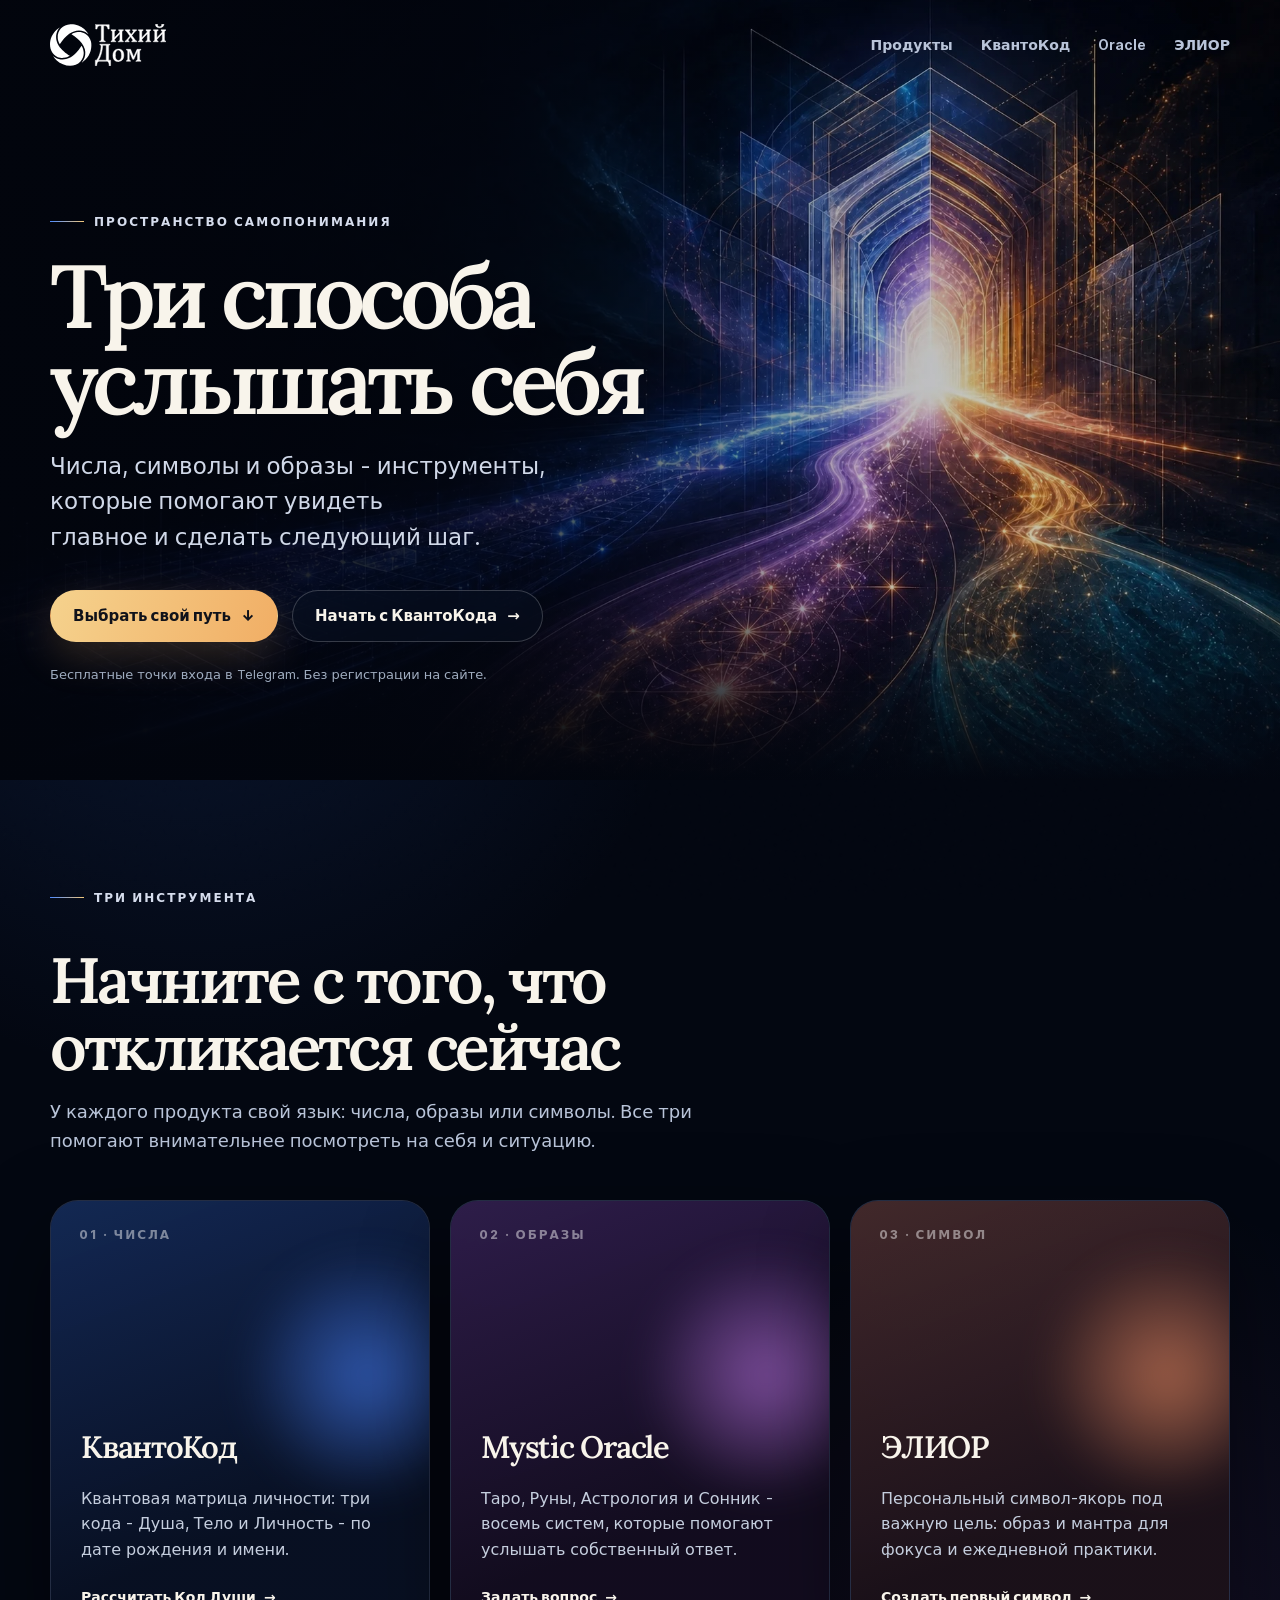
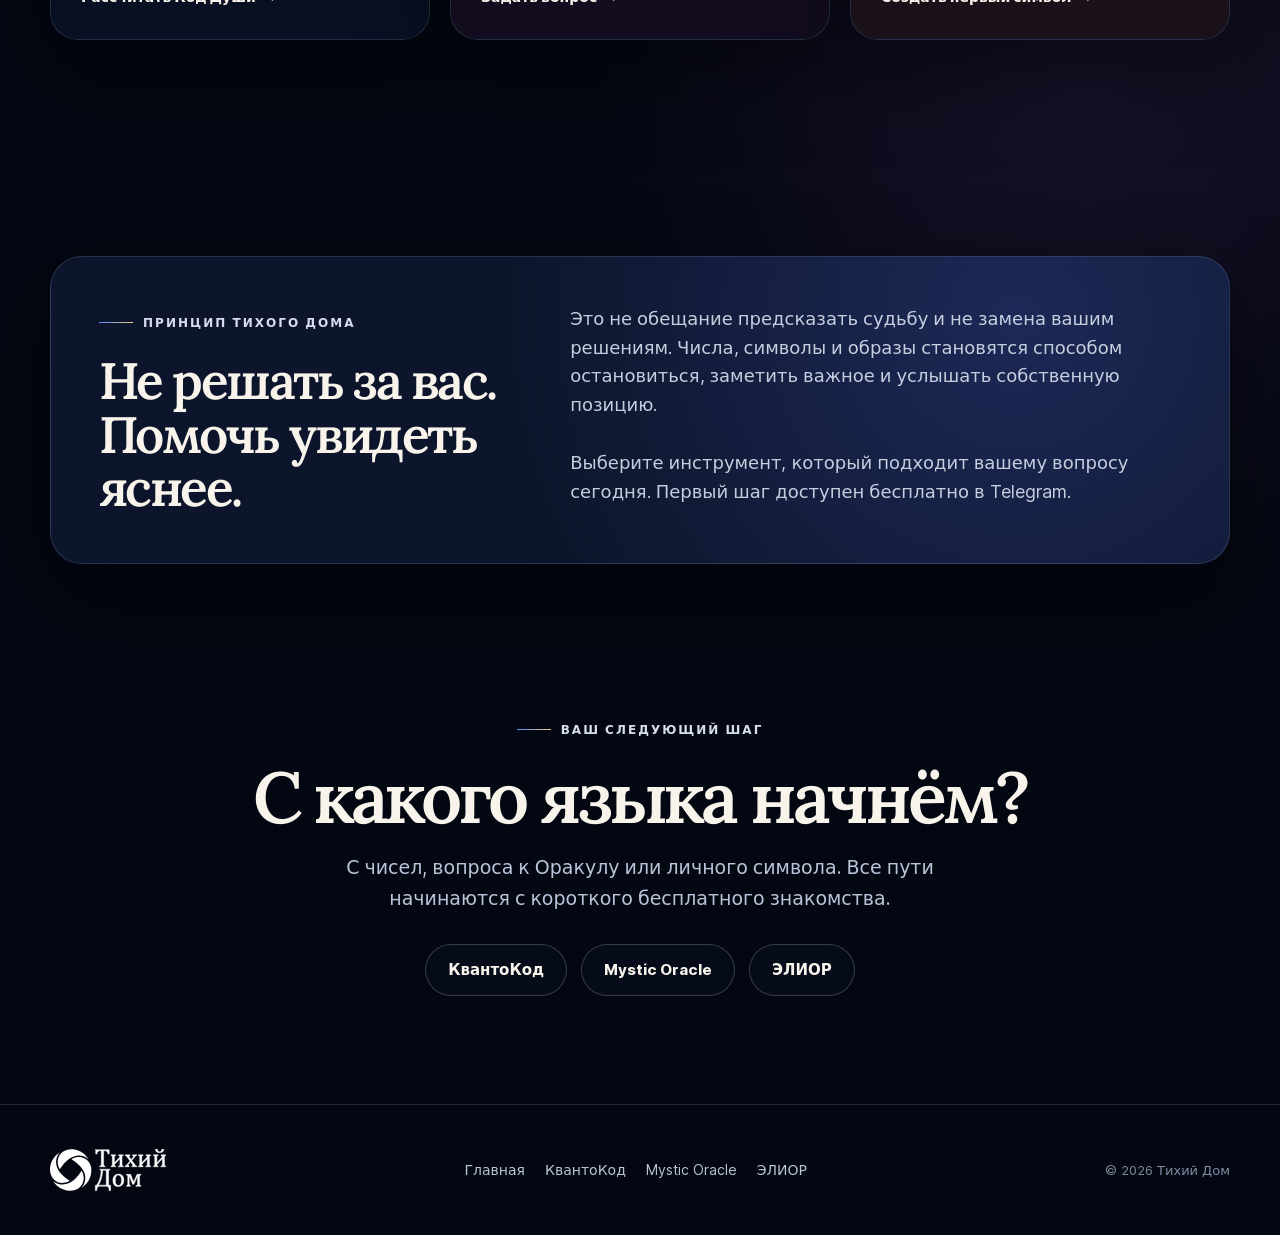
==== commit b240517a: "refactor: consolidate site styles" ====
--- a/index.html
+++ b/index.html
@@ -14,18 +14,18 @@
   <meta property="og:title" content="Тихий Дом - три способа услышать себя">
   <meta property="og:description" content="Числа, символы и образы - инструменты, которые помогают увидеть главное и сделать следующий шаг.">
   <meta property="og:url" content="https://numerologpro.ru/">
-  <meta property="og:image" content="assets/images/home/og-quiet-house.jpg">
+  <meta property="og:image" content="https://numerologpro.ru/assets/images/home/og-quiet-house.jpg">
   <meta property="og:image:width" content="1200">
   <meta property="og:image:height" content="630">
   <meta property="og:image:alt" content="Тихий Дом - три способа услышать себя">
   <meta name="twitter:card" content="summary_large_image">
   <meta name="twitter:title" content="Тихий Дом - три способа услышать себя">
   <meta name="twitter:description" content="КвантоКод, Mystic Oracle и ЭЛИОР - три инструмента для самопонимания.">
-  <meta name="twitter:image" content="assets/images/home/og-quiet-house.jpg">
+  <meta name="twitter:image" content="https://numerologpro.ru/assets/images/home/og-quiet-house.jpg">
   <link rel="preload" as="image" href="assets/images/home/hero-desktop.webp" media="(min-width: 721px)" fetchpriority="high">
   <link rel="preload" as="image" href="assets/images/home/hero-mobile.webp" media="(max-width: 720px)" fetchpriority="high">
   <link rel="preload" as="font" href="assets/fonts/inter-roman.woff2" type="font/woff2" crossorigin>
-  <link rel="stylesheet" href="assets/css/site.css">
+  <link rel="stylesheet" href="assets/css/site.css?v=2">
   <script type="application/ld+json">
   {
     "@context": "https://schema.org",
@@ -47,6 +47,12 @@
     ym(109066888, 'init', {ssr:true, webvisor:true, clickmap:true, ecommerce:"dataLayer", referrer: document.referrer, url: location.href, accurateTrackBounce:true, trackLinks:true});
 </script>
 <script async src="https://www.googletagmanager.com/gtag/js?id=G-EEJ6Z1C216"></script>
+<script>
+  window.dataLayer = window.dataLayer || [];
+  function gtag(){dataLayer.push(arguments);}
+  gtag("js", new Date());
+  gtag("config", "G-EEJ6Z1C216");
+</script>
 </head>
 <body>
   <a class="skip-link" href="#main">Перейти к содержанию</a>
--- a/assets/css/site.css
+++ b/assets/css/site.css
@@ -1,3 +1,4 @@
+/* Site foundation and home page */
 /* cyrillic-ext */
 @font-face {
   font-family: 'Lora';
@@ -133,7 +134,7 @@
   font-display: swap;
 }
 
-:root {
+html:not(.product-page) {
   color-scheme: dark;
   --bg: #030711;
   --surface: rgba(10, 17, 35, 0.74);
@@ -150,15 +151,15 @@
   --shadow: 0 32px 90px rgba(0, 0, 0, 0.42);
 }
 
-* {
+:where(html:not(.product-page)) * {
   box-sizing: border-box;
 }
 
-html {
+html:not(.product-page) {
   scroll-behavior: smooth;
 }
 
-body {
+html:not(.product-page) body {
   margin: 0;
   overflow-x: hidden;
   background:
@@ -170,7 +171,7 @@
   line-height: 1.6;
 }
 
-body::before {
+html:not(.product-page) body::before {
   position: fixed;
   inset: 0;
   z-index: -1;
@@ -180,20 +181,21 @@
   pointer-events: none;
 }
 
-a {
+:where(html:not(.product-page)) a {
   color: inherit;
 }
 
-button, a {
+:where(html:not(.product-page)) button,
+:where(html:not(.product-page)) a {
   -webkit-tap-highlight-color: transparent;
 }
 
-:focus-visible {
+:where(html:not(.product-page)) :focus-visible {
   outline: 3px solid var(--gold);
   outline-offset: 4px;
 }
 
-.skip-link {
+:where(html:not(.product-page)) .skip-link {
   position: fixed;
   top: 12px;
   left: 12px;
@@ -205,16 +207,16 @@
   transform: translateY(-160%);
 }
 
-.skip-link:focus {
+:where(html:not(.product-page)) .skip-link:focus {
   transform: translateY(0);
 }
 
-.shell {
+:where(html:not(.product-page)) .shell {
   width: min(1180px, calc(100% - 40px));
   margin-inline: auto;
 }
 
-.site-header {
+:where(html:not(.product-page)) .site-header {
   position: absolute;
   top: 0;
   right: 0;
@@ -223,14 +225,14 @@
   padding: 24px 0;
 }
 
-.nav {
+:where(html:not(.product-page)) .nav {
   display: flex;
   align-items: center;
   justify-content: space-between;
   gap: 24px;
 }
 
-.brand {
+:where(html:not(.product-page)) .brand {
   display: inline-flex;
   align-items: center;
   gap: 12px;
@@ -242,14 +244,14 @@
 }
 
 
-.brand-logo {
+:where(html:not(.product-page)) .brand-logo {
   display: block;
   width: auto;
   height: 42px;
   filter: brightness(0) invert(1);
 }
 
-.nav-links {
+:where(html:not(.product-page)) .nav-links {
   display: flex;
   align-items: center;
   gap: 28px;
@@ -258,7 +260,7 @@
   list-style: none;
 }
 
-.nav-links a {
+:where(html:not(.product-page)) .nav-links a {
   color: var(--muted);
   font-size: 14px;
   font-weight: 650;
@@ -266,11 +268,11 @@
   transition: color 180ms ease;
 }
 
-.nav-links a:hover {
+:where(html:not(.product-page)) .nav-links a:hover {
   color: var(--text);
 }
 
-.hero {
+:where(html:not(.product-page)) .hero {
   position: relative;
   display: grid;
   min-height: 780px;
@@ -279,17 +281,20 @@
   isolation: isolate;
 }
 
-.hero-media, .hero-media::after, .hero-picture, .hero-picture img {
+:where(html:not(.product-page)) .hero-media,
+:where(html:not(.product-page)) .hero-media::after,
+:where(html:not(.product-page)) .hero-picture,
+:where(html:not(.product-page)) .hero-picture img {
   position: absolute;
   inset: 0;
 }
 
-.hero-media {
+:where(html:not(.product-page)) .hero-media {
   z-index: -2;
   background: #02050c;
 }
 
-.hero-picture img {
+:where(html:not(.product-page)) .hero-picture img {
   width: 100%;
   height: 100%;
   object-fit: cover;
@@ -298,21 +303,21 @@
   transition: transform 180ms linear;
 }
 
-.hero-media::after {
+:where(html:not(.product-page)) .hero-media::after {
   background:
     linear-gradient(90deg, rgba(2, 5, 13, 0.98) 0%, rgba(2, 5, 13, 0.82) 35%, rgba(2, 5, 13, 0.26) 68%, rgba(2, 5, 13, 0.16) 100%),
     linear-gradient(0deg, var(--bg) 0%, transparent 24%);
   content: "";
 }
 
-.hero-content {
+:where(html:not(.product-page)) .hero-content {
   position: relative;
   z-index: 2;
   width: min(680px, 58%);
   padding-top: 108px;
 }
 
-.eyebrow {
+:where(html:not(.product-page)) .eyebrow {
   display: inline-flex;
   align-items: center;
   gap: 10px;
@@ -324,18 +329,21 @@
   text-transform: uppercase;
 }
 
-.eyebrow::before {
+:where(html:not(.product-page)) .eyebrow::before {
   width: 34px;
   height: 1px;
   background: linear-gradient(90deg, var(--blue), var(--gold));
   content: "";
 }
 
-h1, h2, h3, p {
+:where(html:not(.product-page)) h1,
+:where(html:not(.product-page)) h2,
+:where(html:not(.product-page)) h3,
+:where(html:not(.product-page)) p {
   margin-top: 0;
 }
 
-h1 {
+:where(html:not(.product-page)) h1 {
   max-width: 760px;
   margin-bottom: 24px;
   font-size: clamp(52px, 7vw, 96px);
@@ -345,7 +353,7 @@
   text-wrap: balance;
 }
 
-.hero-lead {
+:where(html:not(.product-page)) .hero-lead {
   max-width: 620px;
   margin-bottom: 34px;
   color: #d0d8e8;
@@ -354,13 +362,13 @@
   text-wrap: balance;
 }
 
-.actions {
+:where(html:not(.product-page)) .actions {
   display: flex;
   flex-wrap: wrap;
   gap: 14px;
 }
 
-.button {
+:where(html:not(.product-page)) .button {
   display: inline-flex;
   min-height: 52px;
   align-items: center;
@@ -375,39 +383,39 @@
   transition: transform 180ms ease, box-shadow 180ms ease, background 180ms ease;
 }
 
-.button:hover {
+:where(html:not(.product-page)) .button:hover {
   transform: translateY(-2px);
 }
 
-.button-primary {
+:where(html:not(.product-page)) .button-primary {
   background: linear-gradient(110deg, #f5d28d, #f1ae65);
   box-shadow: 0 14px 42px rgba(241, 174, 101, 0.2);
   color: #10121a;
 }
 
-.button-secondary {
+:where(html:not(.product-page)) .button-secondary {
   border-color: rgba(255, 255, 255, 0.2);
   background: rgba(9, 16, 32, 0.5);
   backdrop-filter: blur(14px);
 }
 
-.hero-note {
+:where(html:not(.product-page)) .hero-note {
   margin: 22px 0 0;
   color: #9facbf;
   font-size: 13px;
 }
 
-.section {
+:where(html:not(.product-page)) .section {
   padding: 108px 0;
 }
 
-.section-heading {
+:where(html:not(.product-page)) .section-heading {
   display: grid;
   margin-bottom: 44px;
   gap: 18px;
 }
 
-.section-heading h2 {
+:where(html:not(.product-page)) .section-heading h2 {
   max-width: 820px;
   margin-bottom: 0;
   font-size: clamp(36px, 5vw, 64px);
@@ -416,20 +424,20 @@
   text-wrap: balance;
 }
 
-.section-heading p {
+:where(html:not(.product-page)) .section-heading p {
   max-width: 660px;
   margin-bottom: 0;
   color: var(--muted);
   font-size: 18px;
 }
 
-.product-grid {
+:where(html:not(.product-page)) .product-grid {
   display: grid;
   grid-template-columns: repeat(3, 1fr);
   gap: 20px;
 }
 
-.product-card {
+:where(html:not(.product-page)) .product-card {
   position: relative;
   display: flex;
   min-height: 440px;
@@ -446,19 +454,20 @@
   isolation: isolate;
 }
 
-.product-card::before, .product-card::after {
+:where(html:not(.product-page)) .product-card::before,
+:where(html:not(.product-page)) .product-card::after {
   position: absolute;
   content: "";
   pointer-events: none;
 }
 
-.product-card::before {
+:where(html:not(.product-page)) .product-card::before {
   inset: 0;
   z-index: -2;
   background: var(--card-background);
 }
 
-.product-card::after {
+:where(html:not(.product-page)) .product-card::after {
   top: 10%;
   right: -18%;
   z-index: -1;
@@ -471,31 +480,31 @@
   transition: transform 350ms ease;
 }
 
-.product-card:hover {
+:where(html:not(.product-page)) .product-card:hover {
   border-color: rgba(255, 255, 255, 0.36);
   transform: translateY(-7px);
 }
 
-.product-card:hover::after {
+:where(html:not(.product-page)) .product-card:hover::after {
   transform: scale(1.22) translate(-6%, 6%);
 }
 
-.product-card--quantocode {
+:where(html:not(.product-page)) .product-card--quantocode {
   --card-background: linear-gradient(160deg, rgba(38, 83, 171, 0.38), rgba(8, 16, 35, 0.9) 70%);
   --card-glow: radial-gradient(circle, rgba(72, 130, 255, 0.85), transparent 68%);
 }
 
-.product-card--oracle {
+:where(html:not(.product-page)) .product-card--oracle {
   --card-background: linear-gradient(160deg, rgba(108, 54, 146, 0.38), rgba(19, 12, 31, 0.92) 70%);
   --card-glow: radial-gradient(circle, rgba(210, 130, 255, 0.75), transparent 68%);
 }
 
-.product-card--elyor {
+:where(html:not(.product-page)) .product-card--elyor {
   --card-background: linear-gradient(160deg, rgba(160, 84, 65, 0.38), rgba(28, 17, 25, 0.92) 70%);
   --card-glow: radial-gradient(circle, rgba(255, 151, 105, 0.8), transparent 68%);
 }
 
-.product-number {
+:where(html:not(.product-page)) .product-number {
   position: absolute;
   top: 24px;
   left: 28px;
@@ -505,18 +514,18 @@
   letter-spacing: 0.16em;
 }
 
-.product-card h3 {
+:where(html:not(.product-page)) .product-card h3 {
   margin-bottom: 14px;
   font-size: 31px;
   letter-spacing: -0.04em;
 }
 
-.product-card p {
+:where(html:not(.product-page)) .product-card p {
   margin-bottom: 24px;
   color: #c5cede;
 }
 
-.card-link {
+:where(html:not(.product-page)) .card-link {
   display: inline-flex;
   align-items: center;
   gap: 8px;
@@ -525,7 +534,7 @@
   font-weight: 760;
 }
 
-.principle {
+:where(html:not(.product-page)) .principle {
   display: grid;
   padding: 48px;
   border: 1px solid var(--line);
@@ -538,187 +547,189 @@
   gap: 64px;
 }
 
-.principle h2 {
+:where(html:not(.product-page)) .principle h2 {
   margin-bottom: 0;
   font-size: clamp(34px, 4vw, 54px);
   letter-spacing: -0.05em;
   line-height: 1.05;
 }
 
-.principle-copy {
+:where(html:not(.product-page)) .principle-copy {
   display: grid;
   gap: 20px;
 }
 
-.principle-copy p {
+:where(html:not(.product-page)) .principle-copy p {
   margin-bottom: 0;
   color: #c5cede;
   font-size: 18px;
 }
 
-.final-cta {
+:where(html:not(.product-page)) .final-cta {
   padding-top: 40px;
   text-align: center;
 }
 
-.final-cta h2 {
+:where(html:not(.product-page)) .final-cta h2 {
   margin-bottom: 20px;
   font-size: clamp(38px, 6vw, 72px);
   letter-spacing: -0.055em;
   line-height: 1;
 }
 
-.final-cta p {
+:where(html:not(.product-page)) .final-cta p {
   max-width: 650px;
   margin: 0 auto 30px;
   color: var(--muted);
   font-size: 19px;
 }
 
-.site-footer {
+:where(html:not(.product-page)) .site-footer {
   padding: 44px 0;
   border-top: 1px solid var(--line);
 }
 
-.footer-inner {
+:where(html:not(.product-page)) .footer-inner {
   display: flex;
   align-items: center;
   justify-content: space-between;
   gap: 28px;
 }
 
-.footer-links {
+:where(html:not(.product-page)) .footer-links {
   display: flex;
   flex-wrap: wrap;
   gap: 20px;
 }
 
-.footer-links a {
+:where(html:not(.product-page)) .footer-links a {
   color: var(--muted);
   font-size: 14px;
   text-decoration: none;
 }
 
-.footer-links a:hover {
+:where(html:not(.product-page)) .footer-links a:hover {
   color: var(--text);
 }
 
-.copyright {
+:where(html:not(.product-page)) .copyright {
   margin: 0;
   color: #7f8ba1;
   font-size: 13px;
 }
 
-[data-reveal] {
+:where(html:not(.product-page)) [data-reveal] {
   opacity: 0;
   transform: translateY(28px);
   transition: opacity 700ms ease, transform 700ms ease;
 }
 
-[data-reveal].is-visible {
+:where(html:not(.product-page)) [data-reveal].is-visible {
   opacity: 1;
   transform: none;
 }
 
-@media (max-width: 900px) {
-  .product-grid {
+@media (max-width: 900px){
+  :where(html:not(.product-page)) .product-grid {
     grid-template-columns: 1fr;
   }
 
-  .product-card {
+  :where(html:not(.product-page)) .product-card {
     min-height: 360px;
   }
 
-  .principle {
+  :where(html:not(.product-page)) .principle {
     grid-template-columns: 1fr;
     gap: 28px;
   }
 }
 
-@media (max-width: 720px) {
-  .shell {
+@media (max-width: 720px){
+  :where(html:not(.product-page)) .shell {
     width: min(100% - 28px, 1180px);
   }
 
-  .site-header {
+  :where(html:not(.product-page)) .site-header {
     padding-top: 17px;
   }
 
-  .brand-logo {
+  :where(html:not(.product-page)) .brand-logo {
     height: 38px;
   }
 
-  .nav-links {
+  :where(html:not(.product-page)) .nav-links {
     display: none;
   }
 
-  .hero {
+  :where(html:not(.product-page)) .hero {
     min-height: 900px;
     align-items: end;
   }
 
-  .hero-picture img {
+  :where(html:not(.product-page)) .hero-picture img {
     object-position: center top;
   }
 
-  .hero-media::after {
+  :where(html:not(.product-page)) .hero-media::after {
     background:
       linear-gradient(0deg, rgba(2, 5, 13, 1) 0%, rgba(2, 5, 13, 0.92) 36%, rgba(2, 5, 13, 0.12) 72%),
       linear-gradient(90deg, rgba(2, 5, 13, 0.35), transparent);
   }
 
-  .hero-content {
+  :where(html:not(.product-page)) .hero-content {
     width: 100%;
     padding: 0 0 72px;
   }
 
-  h1 {
+  :where(html:not(.product-page)) h1 {
     font-size: clamp(48px, 15vw, 68px);
   }
 
-  .hero-lead {
+  :where(html:not(.product-page)) .hero-lead {
     font-size: 18px;
   }
 
-  .actions {
+  :where(html:not(.product-page)) .actions {
     align-items: stretch;
     flex-direction: column;
   }
 
-  .button {
+  :where(html:not(.product-page)) .button {
     width: 100%;
   }
 
-  .section {
+  :where(html:not(.product-page)) .section {
     padding: 76px 0;
   }
 
-  .product-card {
+  :where(html:not(.product-page)) .product-card {
     min-height: 390px;
     padding: 25px;
   }
 
-  .principle {
+  :where(html:not(.product-page)) .principle {
     padding: 30px 24px;
   }
 
-  .footer-inner {
+  :where(html:not(.product-page)) .footer-inner {
     align-items: flex-start;
     flex-direction: column;
   }
 }
 
-@media (prefers-reduced-motion: reduce) {
-  html {
+@media (prefers-reduced-motion: reduce){
+  html:not(.product-page) {
     scroll-behavior: auto;
   }
 
-  *, *::before, *::after {
+  :where(html:not(.product-page)) *,
+:where(html:not(.product-page)) *::before,
+:where(html:not(.product-page)) *::after {
     scroll-behavior: auto !important;
     transition-duration: 0.01ms !important;
   }
 
-  [data-reveal] {
+  :where(html:not(.product-page)) [data-reveal] {
     opacity: 1;
     transform: none;
   }
@@ -726,26 +737,26 @@
 
 
 /* Brand display typeface */
-h1,
-h2,
-h3 {
+:where(html:not(.product-page)) h1,
+:where(html:not(.product-page)) h2,
+:where(html:not(.product-page)) h3 {
   font-family: "Lora", Georgia, serif;
   font-weight: 600;
 }
 
 /* Mobile hero: full image with copy in the dark fields */
-@media (max-width: 720px) {
-  .hero {
+@media (max-width: 720px){
+  :where(html:not(.product-page)) .hero {
     min-height: 0;
     align-items: initial;
   }
 
-  .hero-picture {
+  :where(html:not(.product-page)) .hero-picture {
     bottom: auto;
     height: 125.9259vw;
   }
 
-  .hero-picture img {
+  :where(html:not(.product-page)) .hero-picture img {
     bottom: auto;
     width: 100%;
     height: auto;
@@ -754,40 +765,2457 @@
     transform: none;
   }
 
-  .hero-content {
+  :where(html:not(.product-page)) .hero-content {
     position: relative;
     width: 100%;
     padding: calc(125.9259vw + 24px) 0 64px;
   }
 
-  .hero-content > .eyebrow {
+  :where(html:not(.product-page)) .hero-content > .eyebrow {
     position: absolute;
     top: clamp(78px, 23vw, 118px);
     left: 0;
     margin: 0;
   }
 
-  .hero-copy {
+  :where(html:not(.product-page)) .hero-copy {
     position: absolute;
     top: 66vw;
     right: 0;
     left: 0;
   }
 
-  .hero-copy h1 {
+  :where(html:not(.product-page)) .hero-copy h1 {
     margin-bottom: 14px;
     font-size: clamp(40px, 12.5vw, 54px);
     line-height: 0.98;
   }
 
-  .hero-copy .hero-lead {
+  :where(html:not(.product-page)) .hero-copy .hero-lead {
     max-width: 34rem;
     margin-bottom: 0;
     font-size: 16px;
     line-height: 1.42;
   }
 
-  .hero-content > .actions {
+  :where(html:not(.product-page)) .hero-content > .actions {
     margin-top: 0;
   }
 }
+
+/* About page */
+:where(html:not(.product-page)) .about-page {
+  min-height: 100vh;
+}
+
+:where(html:not(.product-page)) .about-hero {
+  position: relative;
+  min-height: 70vh;
+  display: flex;
+  align-items: flex-end;
+  overflow: hidden;
+  padding: clamp(8rem, 18vw, 13rem) 0 clamp(4rem, 9vw, 7rem);
+  border-bottom: 1px solid var(--line);
+}
+
+:where(html:not(.product-page)) .about-hero::before {
+  position: absolute;
+  inset: 0;
+  background:
+    radial-gradient(circle at 72% 24%, rgba(78, 140, 255, 0.32), transparent 28rem),
+    radial-gradient(circle at 26% 74%, rgba(244, 200, 121, 0.2), transparent 25rem),
+    linear-gradient(145deg, rgba(8, 15, 31, 0.34), rgba(3, 7, 17, 0.94));
+  content: "";
+}
+
+:where(html:not(.product-page)) .about-glow {
+  position: absolute;
+  top: 18%;
+  right: 10%;
+  width: min(38vw, 32rem);
+  aspect-ratio: 1;
+  border: 1px solid rgba(244, 200, 121, 0.24);
+  border-radius: 50%;
+  box-shadow:
+    0 0 0 3rem rgba(78, 140, 255, 0.05),
+    0 0 0 7rem rgba(155, 114, 255, 0.035);
+  opacity: 0.8;
+}
+
+:where(html:not(.product-page)) .about-hero-inner {
+  position: relative;
+  z-index: 1;
+}
+
+:where(html:not(.product-page)) .about-hero h1 {
+  max-width: 12ch;
+  margin: 1rem 0;
+  font-family: "Lora", Georgia, serif;
+  font-size: clamp(3.8rem, 10vw, 8.5rem);
+  font-weight: 500;
+  letter-spacing: -0.06em;
+  line-height: 0.94;
+}
+
+:where(html:not(.product-page)) .about-lead {
+  max-width: 780px;
+  margin: 0 0 1.25rem;
+  color: var(--text);
+  font-family: "Lora", Georgia, serif;
+  font-size: clamp(1.35rem, 2.8vw, 2.1rem);
+  line-height: 1.42;
+}
+
+:where(html:not(.product-page)) .about-intro {
+  max-width: 760px;
+  margin: 0;
+  color: var(--muted);
+  font-size: clamp(1rem, 1.7vw, 1.16rem);
+}
+
+:where(html:not(.product-page)) .about-section {
+  position: relative;
+}
+
+:where(html:not(.product-page)) .about-story {
+  display: grid;
+  grid-template-columns: minmax(0, 0.8fr) minmax(0, 1.2fr);
+  gap: clamp(2rem, 7vw, 7rem);
+  align-items: start;
+}
+
+:where(html:not(.product-page)) .about-heading h2 {
+  max-width: 10ch;
+  margin: 0.75rem 0 0;
+}
+
+:where(html:not(.product-page)) .about-copy {
+  color: var(--muted);
+  font-size: clamp(1rem, 1.55vw, 1.14rem);
+}
+
+:where(html:not(.product-page)) .about-copy p {
+  margin: 0 0 1.35rem;
+}
+
+:where(html:not(.product-page)) .about-copy a {
+  color: var(--gold);
+  text-underline-offset: 0.22em;
+}
+
+:where(html:not(.product-page)) .about-copy a:hover {
+  color: var(--text);
+}
+
+:where(html:not(.product-page)) .about-copy a:focus-visible {
+  outline: 3px solid var(--gold);
+  outline-offset: 4px;
+}
+
+:where(html:not(.product-page)) .about-copy blockquote,
+:where(html:not(.product-page)) .person-card blockquote {
+  margin: 2rem 0 0;
+  padding: 1.4rem 1.5rem;
+  border: 1px solid var(--line);
+  border-left: 3px solid var(--gold);
+  border-radius: 0 var(--radius) var(--radius) 0;
+  background: rgba(255, 255, 255, 0.035);
+  color: var(--text);
+  font-family: "Lora", Georgia, serif;
+  font-size: 1.08rem;
+}
+
+:where(html:not(.product-page)) .about-copy cite {
+  display: block;
+  margin-top: 0.65rem;
+  color: var(--muted);
+  font-family: "Inter", system-ui, sans-serif;
+  font-size: 0.82rem;
+  font-style: normal;
+  letter-spacing: 0.1em;
+  text-transform: uppercase;
+}
+
+:where(html:not(.product-page)) .about-section--people {
+  border-block: 1px solid var(--line);
+  background: rgba(8, 14, 29, 0.52);
+}
+
+:where(html:not(.product-page)) .people-grid {
+  display: grid;
+  grid-template-columns: repeat(3, minmax(0, 1fr));
+  gap: 1.25rem;
+  margin-top: clamp(2.5rem, 6vw, 4.5rem);
+}
+
+:where(html:not(.product-page)) .person-card {
+  position: relative;
+  overflow: hidden;
+  padding: clamp(1.5rem, 3vw, 2.2rem);
+  border: 1px solid var(--line);
+  border-radius: var(--radius);
+  background: linear-gradient(145deg, rgba(16, 27, 53, 0.88), rgba(7, 13, 27, 0.82));
+  box-shadow: var(--shadow);
+}
+
+:where(html:not(.product-page)) .person-card::before {
+  position: absolute;
+  top: -5rem;
+  right: -5rem;
+  width: 11rem;
+  height: 11rem;
+  border-radius: 50%;
+  background: var(--card-glow);
+  content: "";
+  filter: blur(16px);
+  opacity: 0.35;
+}
+
+:where(html:not(.product-page)) .person-card--engineer {
+  --card-glow: var(--blue);
+}
+
+:where(html:not(.product-page)) .person-card--practice {
+  --card-glow: var(--gold);
+}
+
+:where(html:not(.product-page)) .person-card--author {
+  --card-glow: var(--violet);
+}
+
+:where(html:not(.product-page)) .person-number {
+  position: relative;
+  color: var(--gold);
+  font-size: 0.78rem;
+  font-weight: 800;
+  letter-spacing: 0.16em;
+}
+
+:where(html:not(.product-page)) .person-card h3 {
+  position: relative;
+  margin: 1.1rem 0 0;
+  font-family: "Lora", Georgia, serif;
+  font-size: clamp(1.8rem, 3vw, 2.5rem);
+  font-weight: 500;
+}
+
+:where(html:not(.product-page)) .person-role {
+  position: relative;
+  margin: 0.2rem 0 1.5rem;
+  color: var(--gold);
+  font-size: 0.88rem;
+  font-weight: 750;
+  letter-spacing: 0.08em;
+  text-transform: uppercase;
+}
+
+:where(html:not(.product-page)) .person-card > p:not(.person-role) {
+  position: relative;
+  color: var(--muted);
+}
+
+:where(html:not(.product-page)) .person-card blockquote {
+  position: relative;
+  margin: 1.6rem 0;
+  border-radius: 0 18px 18px 0;
+  font-size: 1rem;
+}
+
+:where(html:not(.product-page)) .about-cta {
+  border-top: 1px solid var(--line);
+}
+
+@media (max-width: 900px){
+  :where(html:not(.product-page)) .about-story,
+:where(html:not(.product-page)) .people-grid {
+    grid-template-columns: 1fr;
+  }
+
+  :where(html:not(.product-page)) .about-heading h2 {
+    max-width: 15ch;
+  }
+}
+
+@media (max-width: 720px){
+  :where(html:not(.product-page)) .about-hero {
+    min-height: auto;
+    padding: 8.5rem 0 4.5rem;
+  }
+
+  :where(html:not(.product-page)) .about-glow {
+    top: 15%;
+    right: -8rem;
+    width: 22rem;
+  }
+
+  :where(html:not(.product-page)) .about-hero h1 {
+    font-size: clamp(3.6rem, 19vw, 5.6rem);
+  }
+
+  :where(html:not(.product-page)) .person-card {
+    padding: 1.4rem;
+  }
+}
+
+/* Shared product foundation */
+/* Product CSS: static base */
+html.product-page {
+  --color-white: #fff;
+  --color-black: #000;
+  --color-darker-gray: #15171a;
+  --color-primary-text: var(--color-darker-gray);
+  --color-secondary-text: rgba(0, 0, 0, 0.55);
+  --color-border: rgba(0, 0, 0, 0.08);
+  --font-sans: "Inter Product", -apple-system, BlinkMacSystemFont, "Segoe UI", Roboto, sans-serif;
+  --container-width: 1320px;
+  --container-gap: clamp(24px, 1.7032rem + 1.9355vw, 48px);
+}
+
+:where(.product-page) *,
+:where(.product-page) *::before,
+:where(.product-page) *::after {
+  box-sizing: border-box;
+}
+
+:where(.product-page) * {
+  margin: 0;
+}
+
+html.product-page {
+  font-size: 62.5%;
+}
+
+.product-page__body {
+  -webkit-font-smoothing: antialiased;
+  -moz-osx-font-smoothing: grayscale;
+  color: var(--color-primary-text);
+  font-family: var(--font-sans);
+  font-size: 1.6rem;
+  line-height: 1.6;
+}
+
+:where(.product-page) canvas,
+:where(.product-page) img,
+:where(.product-page) picture,
+:where(.product-page) svg,
+:where(.product-page) video {
+  display: block;
+  max-width: 100%;
+  height: auto;
+}
+
+:where(.product-page) button,
+:where(.product-page) input,
+:where(.product-page) select,
+:where(.product-page) textarea {
+  font: inherit;
+}
+
+:where(.product-page) h1,
+:where(.product-page) h2,
+:where(.product-page) h3,
+:where(.product-page) h4,
+:where(.product-page) h5,
+:where(.product-page) h6,
+:where(.product-page) p {
+  overflow-wrap: break-word;
+}
+
+:where(.product-page) h1,
+:where(.product-page) h2,
+:where(.product-page) h3,
+:where(.product-page) h4,
+:where(.product-page) h5,
+:where(.product-page) h6 {
+  line-height: 1.2;
+}
+
+:where(.product-page) a {
+  color: inherit;
+  text-decoration: none;
+}
+
+/* Local Lora font faces shared by product pages */
+/* cyrillic-ext */
+
+/* cyrillic */
+
+/* math */
+
+/* symbols */
+
+/* vietnamese */
+
+/* latin-ext */
+
+/* latin */
+
+/* cyrillic-ext */
+
+/* cyrillic */
+
+/* math */
+
+/* symbols */
+
+/* vietnamese */
+
+/* latin-ext */
+
+/* latin */
+
+
+/* Local Lora Italic 500-600 for product typography */
+/* cyrillic-ext */
+@font-face {
+  font-family: 'Lora';
+  font-style: italic;
+  font-weight: 500 600;
+  font-display: swap;
+  src: url(../fonts/lora-italic-01.woff2) format('woff2');
+  unicode-range: U+0460-052F, U+1C80-1C8A, U+20B4, U+2DE0-2DFF, U+A640-A69F, U+FE2E-FE2F;
+}
+/* cyrillic */
+@font-face {
+  font-family: 'Lora';
+  font-style: italic;
+  font-weight: 500 600;
+  font-display: swap;
+  src: url(../fonts/lora-italic-02.woff2) format('woff2');
+  unicode-range: U+0301, U+0400-045F, U+0490-0491, U+04B0-04B1, U+2116;
+}
+/* math */
+@font-face {
+  font-family: 'Lora';
+  font-style: italic;
+  font-weight: 500 600;
+  font-display: swap;
+  src: url(../fonts/lora-italic-03.woff2) format('woff2');
+  unicode-range: U+0302-0303, U+0305, U+0307-0308, U+0310, U+0312, U+0315, U+031A, U+0326-0327, U+032C, U+032F-0330, U+0332-0333, U+0338, U+033A, U+0346, U+034D, U+0391-03A1, U+03A3-03A9, U+03B1-03C9, U+03D1, U+03D5-03D6, U+03F0-03F1, U+03F4-03F5, U+2016-2017, U+2034-2038, U+203C, U+2040, U+2043, U+2047, U+2050, U+2057, U+205F, U+2070-2071, U+2074-208E, U+2090-209C, U+20D0-20DC, U+20E1, U+20E5-20EF, U+2100-2112, U+2114-2115, U+2117-2121, U+2123-214F, U+2190, U+2192, U+2194-21AE, U+21B0-21E5, U+21F1-21F2, U+21F4-2211, U+2213-2214, U+2216-22FF, U+2308-230B, U+2310, U+2319, U+231C-2321, U+2336-237A, U+237C, U+2395, U+239B-23B7, U+23D0, U+23DC-23E1, U+2474-2475, U+25AF, U+25B3, U+25B7, U+25BD, U+25C1, U+25CA, U+25CC, U+25FB, U+266D-266F, U+27C0-27FF, U+2900-2AFF, U+2B0E-2B11, U+2B30-2B4C, U+2BFE, U+3030, U+FF5B, U+FF5D, U+1D400-1D7FF, U+1EE00-1EEFF;
+}
+/* symbols */
+@font-face {
+  font-family: 'Lora';
+  font-style: italic;
+  font-weight: 500 600;
+  font-display: swap;
+  src: url(../fonts/lora-italic-04.woff2) format('woff2');
+  unicode-range: U+0001-000C, U+000E-001F, U+007F-009F, U+20DD-20E0, U+20E2-20E4, U+2150-218F, U+2190, U+2192, U+2194-2199, U+21AF, U+21E6-21F0, U+21F3, U+2218-2219, U+2299, U+22C4-22C6, U+2300-243F, U+2440-244A, U+2460-24FF, U+25A0-27BF, U+2800-28FF, U+2921-2922, U+2981, U+29BF, U+29EB, U+2B00-2BFF, U+4DC0-4DFF, U+FFF9-FFFB, U+10140-1018E, U+10190-1019C, U+101A0, U+101D0-101FD, U+102E0-102FB, U+10E60-10E7E, U+1D2C0-1D2D3, U+1D2E0-1D37F, U+1F000-1F0FF, U+1F100-1F1AD, U+1F1E6-1F1FF, U+1F30D-1F30F, U+1F315, U+1F31C, U+1F31E, U+1F320-1F32C, U+1F336, U+1F378, U+1F37D, U+1F382, U+1F393-1F39F, U+1F3A7-1F3A8, U+1F3AC-1F3AF, U+1F3C2, U+1F3C4-1F3C6, U+1F3CA-1F3CE, U+1F3D4-1F3E0, U+1F3ED, U+1F3F1-1F3F3, U+1F3F5-1F3F7, U+1F408, U+1F415, U+1F41F, U+1F426, U+1F43F, U+1F441-1F442, U+1F444, U+1F446-1F449, U+1F44C-1F44E, U+1F453, U+1F46A, U+1F47D, U+1F4A3, U+1F4B0, U+1F4B3, U+1F4B9, U+1F4BB, U+1F4BF, U+1F4C8-1F4CB, U+1F4D6, U+1F4DA, U+1F4DF, U+1F4E3-1F4E6, U+1F4EA-1F4ED, U+1F4F7, U+1F4F9-1F4FB, U+1F4FD-1F4FE, U+1F503, U+1F507-1F50B, U+1F50D, U+1F512-1F513, U+1F53E-1F54A, U+1F54F-1F5FA, U+1F610, U+1F650-1F67F, U+1F687, U+1F68D, U+1F691, U+1F694, U+1F698, U+1F6AD, U+1F6B2, U+1F6B9-1F6BA, U+1F6BC, U+1F6C6-1F6CF, U+1F6D3-1F6D7, U+1F6E0-1F6EA, U+1F6F0-1F6F3, U+1F6F7-1F6FC, U+1F700-1F7FF, U+1F800-1F80B, U+1F810-1F847, U+1F850-1F859, U+1F860-1F887, U+1F890-1F8AD, U+1F8B0-1F8BB, U+1F8C0-1F8C1, U+1F900-1F90B, U+1F93B, U+1F946, U+1F984, U+1F996, U+1F9E9, U+1FA00-1FA6F, U+1FA70-1FA7C, U+1FA80-1FA89, U+1FA8F-1FAC6, U+1FACE-1FADC, U+1FADF-1FAE9, U+1FAF0-1FAF8, U+1FB00-1FBFF;
+}
+/* vietnamese */
+@font-face {
+  font-family: 'Lora';
+  font-style: italic;
+  font-weight: 500 600;
+  font-display: swap;
+  src: url(../fonts/lora-italic-05.woff2) format('woff2');
+  unicode-range: U+0102-0103, U+0110-0111, U+0128-0129, U+0168-0169, U+01A0-01A1, U+01AF-01B0, U+0300-0301, U+0303-0304, U+0308-0309, U+0323, U+0329, U+1EA0-1EF9, U+20AB;
+}
+/* latin-ext */
+@font-face {
+  font-family: 'Lora';
+  font-style: italic;
+  font-weight: 500 600;
+  font-display: swap;
+  src: url(../fonts/lora-italic-06.woff2) format('woff2');
+  unicode-range: U+0100-02BA, U+02BD-02C5, U+02C7-02CC, U+02CE-02D7, U+02DD-02FF, U+0304, U+0308, U+0329, U+1D00-1DBF, U+1E00-1E9F, U+1EF2-1EFF, U+2020, U+20A0-20AB, U+20AD-20C0, U+2113, U+2C60-2C7F, U+A720-A7FF;
+}
+/* latin */
+@font-face {
+  font-family: 'Lora';
+  font-style: italic;
+  font-weight: 500 600;
+  font-display: swap;
+  src: url(../fonts/lora-italic-07.woff2) format('woff2');
+  unicode-range: U+0000-00FF, U+0131, U+0152-0153, U+02BB-02BC, U+02C6, U+02DA, U+02DC, U+0304, U+0308, U+0329, U+2000-206F, U+20AC, U+2122, U+2191, U+2193, U+2212, U+2215, U+FEFF, U+FFFD;
+}
+
+/* Local Inter font faces migrated from inter.css */
+/* cyrillic-ext */
+@font-face {
+  font-family: 'Inter Product';
+  font-style: normal;
+  font-weight: 400 600;
+  font-display: swap;
+  src: url(../fonts/inter-01.woff2) format('woff2');
+  unicode-range: U+0460-052F, U+1C80-1C8A, U+20B4, U+2DE0-2DFF, U+A640-A69F, U+FE2E-FE2F;
+}
+/* cyrillic */
+@font-face {
+  font-family: 'Inter Product';
+  font-style: normal;
+  font-weight: 400 600;
+  font-display: swap;
+  src: url(../fonts/inter-02.woff2) format('woff2');
+  unicode-range: U+0301, U+0400-045F, U+0490-0491, U+04B0-04B1, U+2116;
+}
+/* greek-ext */
+@font-face {
+  font-family: 'Inter Product';
+  font-style: normal;
+  font-weight: 400 600;
+  font-display: swap;
+  src: url(../fonts/inter-03.woff2) format('woff2');
+  unicode-range: U+1F00-1FFF;
+}
+/* greek */
+@font-face {
+  font-family: 'Inter Product';
+  font-style: normal;
+  font-weight: 400 600;
+  font-display: swap;
+  src: url(../fonts/inter-04.woff2) format('woff2');
+  unicode-range: U+0370-0377, U+037A-037F, U+0384-038A, U+038C, U+038E-03A1, U+03A3-03FF;
+}
+/* vietnamese */
+@font-face {
+  font-family: 'Inter Product';
+  font-style: normal;
+  font-weight: 400 600;
+  font-display: swap;
+  src: url(../fonts/inter-05.woff2) format('woff2');
+  unicode-range: U+0102-0103, U+0110-0111, U+0128-0129, U+0168-0169, U+01A0-01A1, U+01AF-01B0, U+0300-0301, U+0303-0304, U+0308-0309, U+0323, U+0329, U+1EA0-1EF9, U+20AB;
+}
+/* latin-ext */
+@font-face {
+  font-family: 'Inter Product';
+  font-style: normal;
+  font-weight: 400 600;
+  font-display: swap;
+  src: url(../fonts/inter-06.woff2) format('woff2');
+  unicode-range: U+0100-02BA, U+02BD-02C5, U+02C7-02CC, U+02CE-02D7, U+02DD-02FF, U+0304, U+0308, U+0329, U+1D00-1DBF, U+1E00-1E9F, U+1EF2-1EFF, U+2020, U+20A0-20AB, U+20AD-20C0, U+2113, U+2C60-2C7F, U+A720-A7FF;
+}
+/* latin */
+@font-face {
+  font-family: 'Inter Product';
+  font-style: normal;
+  font-weight: 400 600;
+  font-display: swap;
+  src: url(../fonts/inter-07.woff2) format('woff2');
+  unicode-range: U+0000-00FF, U+0131, U+0152-0153, U+02BB-02BC, U+02C6, U+02DA, U+02DC, U+0304, U+0308, U+0329, U+2000-206F, U+20AC, U+2122, U+2191, U+2193, U+2212, U+2215, U+FEFF, U+FFFD;
+}
+
+/* Clean shared shell for product pages */
+html.product-page {
+  min-width: 320px;
+  background: #faf8f4;
+}
+
+:where(.product-page) .product-page__body {
+  min-width: 320px;
+  margin: 0;
+  background: #faf8f4;
+}
+
+:where(.product-page) .product-header {
+  position: sticky;
+  top: 0;
+  z-index: 100;
+  width: 100%;
+  background: transparent;
+}
+
+:where(.product-page) .product-header__inner {
+  display: flex;
+  align-items: center;
+  justify-content: space-between;
+  width: min(100%, var(--container-width, 1320px));
+  min-height: 80px;
+  margin: 0 auto;
+  padding: 0 var(--container-gap, 24px);
+}
+
+:where(.product-page) .product-header__logo {
+  display: inline-flex;
+  align-items: center;
+  flex: 0 1 auto;
+}
+
+:where(.product-page) .product-header__logo img {
+  display: block;
+  width: auto;
+  max-width: min(220px, 52vw);
+  max-height: 44px;
+}
+
+:where(.product-page) .product-header__telegram {
+  display: inline-flex;
+  align-items: center;
+  justify-content: center;
+  flex: 0 0 auto;
+  min-height: 42px;
+  padding: 9px 17px;
+  border: 1px solid rgba(31, 41, 55, 0.14);
+  border-radius: 999px;
+  background: rgba(250, 248, 244, 0.92);
+  color: #1f2937;
+  font-family: var(--font-sans, "Inter Product", sans-serif);
+  font-size: 14px;
+  font-weight: 600;
+  line-height: 1.2;
+  text-decoration: none;
+  box-shadow: 0 6px 24px rgba(15, 23, 42, 0.08);
+}
+
+:where(.product-page) .product-header__telegram:hover {
+  background: #faf8f4;
+  transform: translateY(-1px);
+}
+
+:where(.product-page) .product-header__telegram:focus-visible,
+:where(.product-page) .product-header__logo:focus-visible {
+  outline: 2px solid currentColor;
+  outline-offset: 4px;
+}
+
+@media (max-width: 767px){
+  :where(.product-page) .product-header__inner {
+    min-height: 68px;
+    padding-right: 18px;
+    padding-left: 18px;
+  }
+
+  :where(.product-page) .product-header__logo img {
+    max-width: 46vw;
+    max-height: 36px;
+  }
+
+  :where(.product-page) .product-header__telegram {
+    min-height: 38px;
+    padding: 8px 13px;
+    font-size: 12px;
+  }
+}
+
+/* Visual parity patch for product header */
+:where(.product-page) .product-header {
+  background: #0d0b1a;
+  border-bottom: 1px solid rgba(255, 255, 255, 0.08);
+}
+
+:where(.product-page) .product-header__inner {
+  padding-right: max(4vmin, 20px);
+  padding-left: max(4vmin, 20px);
+}
+
+:where(.product-page) .product-header__logo img {
+  max-height: 40px;
+  filter: grayscale(1) brightness(0) invert(1);
+}
+
+:where(.product-page) .product-header__telegram {
+  min-height: 0;
+  padding: 9px 16px;
+  border: 0;
+  border-radius: 6px;
+  color: #17141f;
+  font-size: 13px;
+  font-weight: 600;
+  line-height: 1.2;
+  box-shadow: none;
+  -webkit-backdrop-filter: none;
+  backdrop-filter: none;
+}
+
+:where(.product-page) .product-page--quantocode .product-header__telegram {
+  background: #d8b46b;
+  color: #2b2418;
+}
+
+:where(.product-page) .product-page--oracle .product-header__telegram {
+  background: linear-gradient(100deg, #d9b66e 0%, #b56daf 100%);
+  color: #211926;
+}
+
+:where(.product-page) .product-page--elyor .product-header__telegram {
+  background: #ed16b8;
+  color: #ffffff;
+}
+
+:where(.product-page) .product-header__telegram:hover {
+  opacity: 0.94;
+  box-shadow: none;
+  transform: none;
+}
+
+@media (max-width: 767px){
+  :where(.product-page) .product-header__inner {
+    padding-right: max(4vmin, 20px);
+    padding-left: max(4vmin, 20px);
+  }
+
+  :where(.product-page) .product-header__logo img {
+    max-height: 40px;
+  }
+
+  :where(.product-page) .product-header__telegram {
+    min-height: 0;
+    padding: 8px 14px;
+    font-size: 13px;
+  }
+}
+
+/* Shared product page foundations */
+html.product-page {
+  --td-bg: #FAF8F4;
+  --td-text: #1F2937;
+  --td-accent: #0F4C5C;
+  --td-accent-warm: #C97B4F;
+  --td-transition-fast: 0.15s ease;
+}
+
+html.product-page,
+.product-page__body {
+  min-height: 100vh;
+  overflow-x: clip;
+}
+
+.product-page__body {
+  display: flex;
+  flex-direction: column;
+}
+
+html.product-page,
+.product-page__body {
+  background-color: var(--td-bg);
+  color: var(--td-text);
+  font-family: 'Inter', -apple-system, BlinkMacSystemFont, 'Segoe UI', sans-serif;
+  font-size: 18px;
+  font-weight: 400;
+  line-height: 1.65;
+}
+
+:where(.product-page) h1,
+:where(.product-page) h2,
+:where(.product-page) h3 {
+  color: var(--td-text);
+  font-family: 'Lora', Georgia, serif;
+  font-weight: 600;
+  line-height: 1.25;
+}
+
+:where(.product-page) h1 {
+  font-size: clamp(36px, 5vw, 60px);
+  font-weight: 600;
+}
+
+:where(.product-page) h2 {
+  font-size: clamp(28px, 3.5vw, 40px);
+  font-weight: 500;
+}
+
+:where(.product-page) h3 {
+  font-size: clamp(22px, 2.5vw, 28px);
+  font-weight: 500;
+}
+
+:where(.product-page) p,
+:where(.product-page) li {
+  color: var(--td-text);
+  font-family: 'Inter', sans-serif;
+}
+
+:where(.product-page) a {
+  color: var(--td-accent);
+  text-decoration-color: rgba(15, 76, 92, 0.3);
+  text-underline-offset: 3px;
+  transition: color var(--td-transition-fast), text-decoration-color var(--td-transition-fast);
+}
+
+:where(.product-page) a:hover {
+  color: var(--td-accent-warm);
+  text-decoration-color: var(--td-accent-warm);
+}
+
+:where(.product-page) a:focus-visible {
+  outline: 2px solid var(--td-accent-warm);
+  outline-offset: 2px;
+  border-radius: 4px;
+}
+
+/* Quantocode */
+/* Quantocode product-specific CSS: visual redesign pilot */
+
+.product-page--quantocode {
+  --qk-bg: #030711;
+  --qk-bg-soft: #071020;
+  --qk-surface: rgba(11, 22, 43, 0.72);
+  --qk-surface-strong: rgba(14, 29, 56, 0.88);
+  --qk-text: #f4f7ff;
+  --qk-text-soft: rgba(224, 233, 250, 0.72);
+  --qk-text-muted: rgba(201, 214, 239, 0.54);
+  --qk-blue: #4e8cff;
+  --qk-blue-light: #79a9ff;
+  --qk-cyan: #48d9d2;
+  --qk-gold: #f4c879;
+  --qk-border: rgba(111, 160, 255, 0.18);
+  --qk-border-strong: rgba(121, 169, 255, 0.34);
+}
+
+:where(.product-page--quantocode) .product-page__body--quantocode {
+  background: var(--qk-bg);
+}
+
+.product-page--quantocode .product-header {
+  background: rgba(3, 7, 17, 0.82);
+  border-bottom-color: rgba(121, 169, 255, 0.13);
+  backdrop-filter: blur(18px);
+  -webkit-backdrop-filter: blur(18px);
+}
+
+.product-page--quantocode .product-header__telegram {
+  min-height: 44px;
+  background: var(--qk-blue);
+  color: #031027;
+  border: 1px solid rgba(255, 255, 255, 0.16);
+  box-shadow: 0 10px 30px rgba(78, 140, 255, 0.22);
+}
+
+.product-page--quantocode .product-header__telegram:hover {
+  background: var(--qk-blue-light);
+  box-shadow: 0 14px 38px rgba(78, 140, 255, 0.3);
+  transform: translateY(-1px);
+}
+
+.product-page--quantocode .product-header__telegram:focus-visible {
+  outline: 3px solid rgba(121, 169, 255, 0.5);
+  outline-offset: 3px;
+}
+
+:where(.product-page--quantocode) .qk-wrap {
+  position: relative;
+  isolation: isolate;
+  min-height: 100vh;
+  overflow: hidden;
+  background:
+    radial-gradient(circle at 50% 5%, rgba(78, 140, 255, 0.19), transparent 34rem),
+    radial-gradient(circle at 92% 34%, rgba(72, 217, 210, 0.08), transparent 28rem),
+    linear-gradient(180deg, var(--qk-bg) 0%, var(--qk-bg-soft) 48%, var(--qk-bg) 100%);
+  color: var(--qk-text);
+  font-family: "Inter Product", system-ui, sans-serif;
+}
+
+:where(.product-page--quantocode) .qk-wrap::before {
+  content: '';
+  position: absolute;
+  z-index: -1;
+  inset: 0;
+  background-image:
+    linear-gradient(rgba(121, 169, 255, 0.035) 1px, transparent 1px),
+    linear-gradient(90deg, rgba(121, 169, 255, 0.035) 1px, transparent 1px);
+  background-size: 72px 72px;
+  mask-image: linear-gradient(to bottom, black, transparent 58%);
+  -webkit-mask-image: linear-gradient(to bottom, black, transparent 58%);
+  pointer-events: none;
+}
+
+:where(.product-page--quantocode) .qk-wrap::after {
+  content: '';
+  position: absolute;
+  z-index: -1;
+  top: 8rem;
+  left: 50%;
+  width: min(72vw, 900px);
+  aspect-ratio: 1;
+  border: 1px solid rgba(121, 169, 255, 0.08);
+  border-radius: 50%;
+  transform: translate(-50%, -50%);
+  box-shadow:
+    0 0 0 80px rgba(78, 140, 255, 0.018),
+    0 0 0 160px rgba(78, 140, 255, 0.012);
+  pointer-events: none;
+}
+
+:where(.product-page--quantocode) .qk-inner {
+  position: relative;
+  z-index: 1;
+  width: min(100% - 48px, 1040px);
+  margin: 0 auto;
+  padding: clamp(64px, 9vw, 112px) 0 clamp(80px, 10vw, 128px);
+}
+
+:where(.product-page--quantocode) .qk-mark {
+  display: flex;
+  justify-content: center;
+  align-items: center;
+  gap: 12px;
+  margin-bottom: 30px;
+}
+
+:where(.product-page--quantocode) .qk-mark span {
+  width: 10px;
+  height: 10px;
+  border: 1px solid rgba(255, 255, 255, 0.34);
+  border-radius: 50%;
+  background: var(--qk-blue);
+  box-shadow: 0 0 22px rgba(78, 140, 255, 0.64);
+}
+
+:where(.product-page--quantocode) .qk-mark span:nth-child(2) {
+  background: var(--qk-cyan);
+  box-shadow: 0 0 22px rgba(72, 217, 210, 0.5);
+}
+
+:where(.product-page--quantocode) .qk-mark span:nth-child(3) {
+  background: var(--qk-gold);
+  box-shadow: 0 0 22px rgba(244, 200, 121, 0.42);
+}
+
+:where(.product-page--quantocode) h1.qk-h1,
+:where(.product-page--quantocode) .qk-inner h1.qk-h1 {
+  text-wrap: balance;
+}
+
+:where(.product-page--quantocode) .qk-h1 .sub {
+  display: block;
+  max-width: 680px;
+  margin: 24px auto 0;
+  color: var(--qk-text-soft);
+  font-family: "Inter Product", system-ui, sans-serif;
+  font-size: clamp(18px, 2.4vw, 24px);
+  font-weight: 400;
+  line-height: 1.45;
+  letter-spacing: -0.015em;
+}
+
+:where(.product-page--quantocode) .qk-frame {
+  max-width: 650px;
+  margin: 0 auto 34px;
+  color: var(--qk-text-muted);
+  font-family: Lora, Georgia, serif;
+  font-size: clamp(16px, 1.8vw, 19px);
+  font-style: italic;
+  line-height: 1.6;
+  text-align: center;
+}
+
+:where(.product-page--quantocode) .qk-cta-wrap {
+  margin-bottom: 18px;
+  text-align: center;
+}
+
+:where(.product-page--quantocode) .qk-cta {
+  display: inline-flex;
+  align-items: center;
+  justify-content: center;
+  width: min(100%, 370px);
+  min-height: 56px;
+  padding: 15px 28px;
+  border: 1px solid rgba(255, 255, 255, 0.18);
+  border-radius: 999px;
+  background: var(--qk-blue);
+  box-shadow: 0 14px 38px rgba(78, 140, 255, 0.28);
+  font-family: "Inter Product", system-ui, sans-serif;
+  font-size: 16px;
+  font-weight: 700;
+  line-height: 1.3;
+  letter-spacing: -0.01em;
+  transition: background-color 180ms ease, box-shadow 180ms ease, transform 180ms ease;
+  -webkit-tap-highlight-color: transparent;
+}
+
+:where(.product-page--quantocode) .qk-cta:hover {
+  background: var(--qk-blue-light);
+  box-shadow: 0 18px 46px rgba(78, 140, 255, 0.38);
+  transform: translateY(-2px);
+}
+
+:where(.product-page--quantocode) .qk-cta:active {
+  transform: translateY(0);
+}
+
+:where(.product-page--quantocode) .qk-cta:focus-visible {
+  outline: 3px solid rgba(121, 169, 255, 0.55);
+  outline-offset: 4px;
+}
+
+:where(.product-page--quantocode) .qk-hint {
+  display: block;
+  margin-top: 11px;
+  color: var(--qk-text-muted);
+  font-size: 13px;
+  line-height: 1.5;
+  text-align: center;
+}
+
+:where(.product-page--quantocode) .qk-sec {
+  margin-top: clamp(72px, 10vw, 112px);
+}
+
+:where(.product-page--quantocode) .qk-h2 {
+  max-width: 760px;
+  letter-spacing: -0.035em;
+  text-align: center;
+  text-wrap: balance;
+}
+
+:where(.product-page--quantocode) .qk-lead {
+  max-width: 690px;
+  margin: 0 auto 38px;
+  color: var(--qk-text-soft);
+  font-size: 17px;
+  line-height: 1.7;
+  text-align: center;
+}
+
+:where(.product-page--quantocode) .qk-cards,
+:where(.product-page--quantocode) .qk-steps {
+  display: grid;
+  grid-template-columns: repeat(3, minmax(0, 1fr));
+  gap: 16px;
+}
+
+:where(.product-page--quantocode) .qk-card,
+:where(.product-page--quantocode) .qk-step {
+  position: relative;
+  min-width: 0;
+  overflow: hidden;
+  border: 1px solid var(--qk-border);
+  border-radius: 22px;
+  background:
+    linear-gradient(145deg, rgba(78, 140, 255, 0.1), transparent 52%),
+    var(--qk-surface);
+  box-shadow: inset 0 1px 0 rgba(255, 255, 255, 0.045);
+}
+
+:where(.product-page--quantocode) .qk-card {
+  padding: 28px 24px 30px;
+}
+
+:where(.product-page--quantocode) .qk-card::before,
+:where(.product-page--quantocode) .qk-step::before {
+  content: '';
+  position: absolute;
+  top: 0;
+  right: 24px;
+  left: 24px;
+  height: 1px;
+  background: linear-gradient(90deg, transparent, var(--qk-blue-light), transparent);
+  opacity: 0.6;
+}
+
+:where(.product-page--quantocode) .qk-card h3 {
+  letter-spacing: -0.015em;
+}
+
+:where(.product-page--quantocode) .qk-card p {
+  margin: 0;
+  color: var(--qk-text-soft);
+  font-size: 15px;
+  line-height: 1.65;
+}
+
+:where(.product-page--quantocode) .qk-connect {
+  max-width: 680px;
+  margin: 28px auto 0;
+  color: var(--qk-text-muted);
+  font-size: 16px;
+  line-height: 1.65;
+  text-align: center;
+}
+
+:where(.product-page--quantocode) .qk-feats {
+  display: grid;
+  grid-template-columns: repeat(3, minmax(0, 1fr));
+  gap: 28px;
+  margin-top: 36px;
+  padding: 32px 0;
+  border-top: 1px solid var(--qk-border);
+  border-bottom: 1px solid var(--qk-border);
+}
+
+:where(.product-page--quantocode) .qk-feat {
+  position: relative;
+  padding: 0 0 0 18px;
+  color: var(--qk-text-muted);
+  font-size: 14px;
+  line-height: 1.6;
+}
+
+:where(.product-page--quantocode) .qk-feat::before {
+  content: '';
+  position: absolute;
+  top: 5px;
+  bottom: 5px;
+  left: 0;
+  width: 2px;
+  border-radius: 2px;
+  background: linear-gradient(var(--qk-blue), rgba(72, 217, 210, 0.3));
+}
+
+:where(.product-page--quantocode) .qk-feat b {
+  display: block;
+  margin-bottom: 7px;
+  color: var(--qk-text);
+  font-size: 16px;
+  font-weight: 650;
+  line-height: 1.4;
+}
+
+:where(.product-page--quantocode) .qk-mani {
+  max-width: 760px;
+  margin: 0 auto 32px;
+  color: var(--qk-text-soft);
+  font-size: 17px;
+  line-height: 1.75;
+}
+
+:where(.product-page--quantocode) .qk-points {
+  display: grid;
+  grid-template-columns: repeat(2, minmax(0, 1fr));
+  gap: 14px 28px;
+  max-width: 820px;
+  margin: 0 auto;
+  padding: 0;
+  list-style: none;
+}
+
+:where(.product-page--quantocode) .qk-points li {
+  position: relative;
+  padding: 16px 16px 16px 46px;
+  border: 1px solid rgba(121, 169, 255, 0.11);
+  border-radius: 16px;
+  background: rgba(8, 18, 36, 0.48);
+  color: var(--qk-text-soft);
+  font-size: 15px;
+  line-height: 1.6;
+}
+
+:where(.product-page--quantocode) .qk-points li::before {
+  content: '';
+  position: absolute;
+  top: 22px;
+  left: 20px;
+  width: 8px;
+  height: 8px;
+  border-radius: 50%;
+  background: var(--qk-blue);
+  box-shadow: 0 0 14px rgba(78, 140, 255, 0.55);
+}
+
+:where(.product-page--quantocode) .qk-step {
+  padding: 27px 24px 30px;
+}
+
+:where(.product-page--quantocode) .qk-step .n {
+  display: block;
+  color: var(--qk-blue-light);
+  font-family: Lora, Georgia, serif;
+  font-size: 34px;
+  font-weight: 500;
+}
+
+:where(.product-page--quantocode) .qk-step b {
+  display: block;
+  color: var(--qk-text);
+  font-size: 17px;
+  font-weight: 650;
+}
+
+:where(.product-page--quantocode) .qk-step span.t {
+  display: block;
+}
+
+:where(.product-page--quantocode) .qk-bridge {
+  max-width: 680px;
+  margin: 30px auto 0;
+  padding: 24px 28px;
+  border-left: 2px solid var(--qk-blue);
+  background: linear-gradient(90deg, rgba(78, 140, 255, 0.09), transparent);
+  color: var(--qk-text-soft);
+  font-family: Lora, Georgia, serif;
+  font-size: 17px;
+  font-style: italic;
+  line-height: 1.7;
+  text-align: left;
+}
+
+:where(.product-page--quantocode) .qk-final {
+  padding: clamp(42px, 6vw, 64px) clamp(22px, 5vw, 56px);
+  border: 1px solid var(--qk-border-strong);
+  border-radius: 28px;
+  background:
+    radial-gradient(circle at 50% 0%, rgba(78, 140, 255, 0.16), transparent 62%),
+    var(--qk-surface-strong);
+  box-shadow: 0 28px 80px rgba(0, 0, 0, 0.26);
+  text-align: center;
+}
+
+:where(.product-page--quantocode) .qk-final .qk-lead {
+  margin-bottom: 28px;
+}
+
+@media (hover: hover) and (pointer: fine){
+  :where(.product-page--quantocode) .qk-card,
+:where(.product-page--quantocode) .qk-step {
+    transition: border-color 180ms ease, background-color 180ms ease, transform 180ms ease;
+  }
+
+  :where(.product-page--quantocode) .qk-card:hover,
+:where(.product-page--quantocode) .qk-step:hover {
+    border-color: var(--qk-border-strong);
+    transform: translateY(-3px);
+  }
+}
+
+@media (max-width: 820px){
+  :where(.product-page--quantocode) .qk-inner {
+    width: min(100% - 36px, 680px);
+    padding-top: 56px;
+  }
+
+  :where(.product-page--quantocode) .qk-cards,
+:where(.product-page--quantocode) .qk-steps {
+    grid-template-columns: 1fr;
+  }
+
+  :where(.product-page--quantocode) .qk-card,
+:where(.product-page--quantocode) .qk-step {
+    padding: 24px 22px;
+  }
+
+  :where(.product-page--quantocode) .qk-feats {
+    grid-template-columns: 1fr;
+    gap: 22px;
+  }
+
+  :where(.product-page--quantocode) .qk-points {
+    grid-template-columns: 1fr;
+  }
+}
+
+@media (max-width: 520px){
+  :where(.product-page--quantocode) .qk-inner {
+    width: min(100% - 28px, 680px);
+    padding-top: 44px;
+    padding-bottom: 76px;
+  }
+
+  :where(.product-page--quantocode) h1.qk-h1,
+:where(.product-page--quantocode) .qk-inner h1.qk-h1 {
+  }
+
+  :where(.product-page--quantocode) .qk-h1 .sub {
+    margin-top: 18px;
+    font-size: 18px;
+  }
+
+  :where(.product-page--quantocode) .qk-frame {
+    font-size: 16px;
+  }
+
+  :where(.product-page--quantocode) .qk-sec {
+    margin-top: 68px;
+  }
+
+  :where(.product-page--quantocode) .qk-h2 {
+  }
+
+  :where(.product-page--quantocode) .qk-lead,
+:where(.product-page--quantocode) .qk-mani {
+    font-size: 16px;
+  }
+
+  :where(.product-page--quantocode) .qk-cta {
+    width: 100%;
+    min-height: 54px;
+  }
+
+  :where(.product-page--quantocode) .qk-final {
+    padding: 38px 18px;
+    border-radius: 22px;
+  }
+}
+
+@media (prefers-reduced-motion: reduce){
+  :where(.product-page--quantocode) .qk-cta,
+:where(.product-page--quantocode) .qk-card,
+:where(.product-page--quantocode) .qk-step,
+.product-page--quantocode .product-header__telegram {
+    scroll-behavior: auto;
+    transition: none;
+  }
+}
+
+/* History-expansion recovery: required declarations omitted during generation */
+
+:where(.product-page--quantocode) h1.qk-h1,
+:where(.product-page--quantocode) .qk-inner h1.qk-h1 {
+  max-width: 900px;
+  margin: 0 auto 20px;
+  padding: 0;
+  color: var(--qk-text);
+  font-family: Lora, Georgia, serif;
+  font-size: clamp(42px, 6.6vw, 76px);
+  font-weight: 500;
+  line-height: 1.02;
+  letter-spacing: -0.045em;
+  text-align: center;
+}
+
+:where(.product-page--quantocode) .qk-cta {
+  color: #031027;
+  text-decoration: none;
+}
+
+:where(.product-page--quantocode) .qk-cta:hover {
+  color: #031027;
+}
+
+:where(.product-page--quantocode) .qk-h2 {
+  margin: 0 auto 16px;
+  color: var(--qk-text);
+  font-family: Lora, Georgia, serif;
+  font-size: clamp(32px, 4.7vw, 50px);
+  font-weight: 500;
+  line-height: 1.1;
+}
+
+:where(.product-page--quantocode) .qk-card h3 {
+  margin: 0 0 12px;
+  color: var(--qk-blue-light);
+  font-family: "Inter Product", system-ui, sans-serif;
+  font-size: 18px;
+  font-weight: 650;
+  line-height: 1.35;
+}
+
+:where(.product-page--quantocode) .qk-step .n {
+  margin: 0 0 18px;
+  line-height: 1;
+}
+
+:where(.product-page--quantocode) .qk-step b {
+  margin: 0 0 9px;
+  line-height: 1.4;
+}
+
+:where(.product-page--quantocode) .qk-step span.t {
+  margin: 0;
+  color: var(--qk-text-soft);
+  font-size: 14px;
+  line-height: 1.6;
+}
+
+@media (max-width: 520px){
+  :where(.product-page--quantocode) h1.qk-h1,
+:where(.product-page--quantocode) .qk-inner h1.qk-h1 {
+    font-size: clamp(38px, 12vw, 52px);
+  }
+
+  :where(.product-page--quantocode) .qk-h2 {
+    font-size: clamp(30px, 9vw, 40px);
+  }
+}
+
+/* Mystic Oracle */
+/* Mystic Oracle product-specific CSS: visual redesign pilot */
+
+.product-page--oracle {
+  --oracle-bg: #030711;
+  --oracle-bg-soft: #0b0820;
+  --oracle-surface: rgba(20, 14, 48, 0.72);
+  --oracle-surface-strong: rgba(27, 17, 61, 0.88);
+  --oracle-text: #f8f4ff;
+  --oracle-text-soft: rgba(235, 225, 251, 0.76);
+  --oracle-text-muted: rgba(218, 202, 242, 0.52);
+  --oracle-violet: #9b72ff;
+  --oracle-violet-light: #bea5ff;
+  --oracle-gold: #f4c879;
+  --oracle-border: rgba(174, 137, 255, 0.2);
+  --oracle-border-strong: rgba(190, 165, 255, 0.38);
+}
+
+:where(.product-page--oracle) .product-page__body--oracle {
+  background: var(--oracle-bg);
+}
+
+.product-page--oracle .product-header {
+  background: rgba(3, 7, 17, 0.84);
+  border-bottom-color: rgba(174, 137, 255, 0.14);
+  backdrop-filter: blur(18px);
+  -webkit-backdrop-filter: blur(18px);
+}
+
+.product-page--oracle .product-header__telegram {
+  min-height: 44px;
+  border: 1px solid rgba(255, 255, 255, 0.15);
+  background: var(--oracle-violet);
+  box-shadow: 0 10px 30px rgba(155, 114, 255, 0.24);
+  color: #100827;
+}
+
+.product-page--oracle .product-header__telegram:hover {
+  background: var(--oracle-violet-light);
+  box-shadow: 0 14px 38px rgba(155, 114, 255, 0.32);
+  transform: translateY(-1px);
+}
+
+.product-page--oracle .product-header__telegram:focus-visible {
+  outline: 3px solid rgba(190, 165, 255, 0.52);
+  outline-offset: 3px;
+}
+
+:where(.product-page--oracle) .oracle-page-wrapper {
+  position: relative;
+  isolation: isolate;
+  min-height: 100vh;
+  overflow: hidden;
+  margin: 0;
+  padding: 0;
+  background:
+    radial-gradient(circle at 50% 6%, rgba(155, 114, 255, 0.24), transparent 34rem),
+    radial-gradient(circle at 8% 54%, rgba(83, 53, 165, 0.1), transparent 30rem),
+    radial-gradient(circle at 94% 72%, rgba(244, 200, 121, 0.07), transparent 26rem),
+    linear-gradient(180deg, var(--oracle-bg) 0%, var(--oracle-bg-soft) 50%, var(--oracle-bg) 100%);
+  color: var(--oracle-text);
+  font-family: "Inter Product", system-ui, sans-serif;
+}
+
+:where(.product-page--oracle) .oracle-page-wrapper::before {
+  content: '';
+  position: absolute;
+  z-index: -1;
+  top: 64px;
+  left: 50%;
+  width: min(78vw, 940px);
+  aspect-ratio: 1;
+  border: 1px solid rgba(190, 165, 255, 0.08);
+  border-radius: 50%;
+  transform: translate(-50%, -50%);
+  box-shadow:
+    0 0 0 90px rgba(155, 114, 255, 0.016),
+    0 0 0 180px rgba(155, 114, 255, 0.01);
+  pointer-events: none;
+}
+
+:where(.product-page--oracle) .oracle-page-wrapper::after {
+  content: '';
+  position: absolute;
+  z-index: -1;
+  inset: 0;
+  background-image:
+    radial-gradient(circle, rgba(244, 240, 255, 0.24) 0 1px, transparent 1.5px),
+    radial-gradient(circle, rgba(190, 165, 255, 0.18) 0 1px, transparent 1.5px);
+  background-position: 0 0, 46px 74px;
+  background-size: 128px 128px, 176px 176px;
+  mask-image: linear-gradient(to bottom, black, transparent 74%);
+  -webkit-mask-image: linear-gradient(to bottom, black, transparent 74%);
+  opacity: 0.28;
+  pointer-events: none;
+}
+
+:where(.product-page--oracle) .oracle-inner {
+  position: relative;
+  z-index: 1;
+  width: min(100% - 48px, 1040px);
+  max-width: none;
+  margin: 0 auto;
+  padding: clamp(62px, 9vw, 108px) 0 clamp(82px, 10vw, 128px);
+}
+
+:where(.product-page--oracle) .oracle-sigil {
+  display: grid;
+  width: 52px;
+  height: 52px;
+  margin: 0 auto 28px;
+  place-items: center;
+  border: 1px solid rgba(190, 165, 255, 0.26);
+  border-radius: 50%;
+  background: rgba(155, 114, 255, 0.09);
+  box-shadow:
+    0 0 38px rgba(155, 114, 255, 0.2),
+    inset 0 1px 0 rgba(255, 255, 255, 0.06);
+  font-size: 23px;
+  line-height: 1;
+  filter: saturate(0.72);
+}
+
+:where(.product-page--oracle) h1.oracle-headline,
+:where(.product-page--oracle) .oracle-inner h1.oracle-headline {
+  max-width: 920px;
+  margin: 0 auto 24px;
+  padding: 0;
+  color: var(--oracle-text);
+  font-family: Lora, Georgia, serif;
+  font-size: clamp(42px, 6.1vw, 72px);
+  font-weight: 500;
+  line-height: 1.06;
+  letter-spacing: -0.042em;
+  text-align: center;
+  text-wrap: balance;
+}
+
+:where(.product-page--oracle) h1.oracle-headline em,
+:where(.product-page--oracle) .oracle-inner h1.oracle-headline em {
+  color: var(--oracle-violet-light);
+  font-style: italic;
+  font-weight: 500;
+}
+
+:where(.product-page--oracle) .oracle-sub {
+  max-width: 690px;
+  margin: 0 auto 34px;
+  color: var(--oracle-text-soft);
+  font-size: clamp(17px, 2vw, 20px);
+  line-height: 1.65;
+  text-align: center;
+}
+
+:where(.product-page--oracle) .oracle-sub strong {
+  color: var(--oracle-gold);
+  font-weight: 600;
+}
+
+:where(.product-page--oracle) .oracle-cta-wrap {
+  margin-bottom: 48px;
+  text-align: center;
+}
+
+:where(.product-page--oracle) .oracle-cta {
+  display: inline-flex;
+  align-items: center;
+  justify-content: center;
+  width: min(100%, 380px);
+  min-height: 56px;
+  padding: 15px 28px;
+  border: 1px solid rgba(255, 255, 255, 0.18);
+  border-radius: 999px;
+  background: var(--oracle-violet);
+  box-shadow: 0 15px 40px rgba(155, 114, 255, 0.3);
+  color: #100827;
+  font-family: "Inter Product", system-ui, sans-serif;
+  font-size: 16px;
+  font-weight: 700;
+  line-height: 1.3;
+  letter-spacing: -0.01em;
+  text-decoration: none;
+  transition: background-color 180ms ease, box-shadow 180ms ease, transform 180ms ease;
+  -webkit-tap-highlight-color: transparent;
+}
+
+:where(.product-page--oracle) .oracle-cta:hover {
+  background: var(--oracle-violet-light);
+  box-shadow: 0 19px 48px rgba(155, 114, 255, 0.4);
+  color: #100827;
+  transform: translateY(-2px);
+}
+
+:where(.product-page--oracle) .oracle-cta:active {
+  transform: translateY(0);
+}
+
+:where(.product-page--oracle) .oracle-cta:focus-visible {
+  outline: 3px solid rgba(190, 165, 255, 0.58);
+  outline-offset: 4px;
+}
+
+:where(.product-page--oracle) .oracle-cta-hint {
+  display: block;
+  margin-top: 11px;
+  color: var(--oracle-text-muted);
+  font-size: 13px;
+  line-height: 1.5;
+  letter-spacing: 0;
+  text-align: center;
+}
+
+:where(.product-page--oracle) .oracle-divider {
+  width: min(100%, 760px);
+  height: 1px;
+  margin: 0 auto clamp(56px, 8vw, 84px);
+  background: linear-gradient(
+    90deg,
+    transparent,
+    rgba(190, 165, 255, 0.32),
+    rgba(244, 200, 121, 0.22),
+    transparent
+  );
+}
+
+:where(.product-page--oracle) .oracle-pains-label {
+  margin-bottom: 22px;
+  color: var(--oracle-gold);
+  font-family: "Inter Product", system-ui, sans-serif;
+  font-size: 12px;
+  font-weight: 650;
+  line-height: 1.4;
+  letter-spacing: 0.16em;
+  text-align: center;
+  text-transform: uppercase;
+}
+
+:where(.product-page--oracle) .oracle-pains {
+  display: grid;
+  grid-template-columns: repeat(3, minmax(0, 1fr));
+  gap: 16px;
+  margin: 0;
+}
+
+:where(.product-page--oracle) .oracle-pain-card {
+  position: relative;
+  display: flex;
+  min-width: 0;
+  min-height: 108px;
+  align-items: center;
+  gap: 15px;
+  overflow: hidden;
+  padding: 23px 22px;
+  border: 1px solid var(--oracle-border);
+  border-radius: 20px;
+  background:
+    linear-gradient(145deg, rgba(155, 114, 255, 0.1), transparent 58%),
+    var(--oracle-surface);
+  box-shadow: inset 0 1px 0 rgba(255, 255, 255, 0.045);
+}
+
+:where(.product-page--oracle) .oracle-pain-card::before {
+  content: '';
+  position: absolute;
+  top: 0;
+  right: 22px;
+  left: 22px;
+  height: 1px;
+  background: linear-gradient(90deg, transparent, var(--oracle-violet-light), transparent);
+  opacity: 0.48;
+}
+
+:where(.product-page--oracle) .oracle-pain-icon {
+  display: grid;
+  width: 36px;
+  height: 36px;
+  flex: 0 0 36px;
+  place-items: center;
+  border: 1px solid rgba(190, 165, 255, 0.18);
+  border-radius: 12px;
+  background: rgba(155, 114, 255, 0.08);
+  font-size: 17px;
+  line-height: 1;
+  filter: grayscale(0.25) saturate(0.72);
+  opacity: 0.82;
+}
+
+:where(.product-page--oracle) .oracle-pain-text {
+  color: var(--oracle-text-soft);
+  font-family: "Inter Product", system-ui, sans-serif;
+  font-size: 15px;
+  font-weight: 520;
+  line-height: 1.45;
+}
+
+:where(.product-page--oracle) .oracle-pain-card--all {
+  grid-column: 1 / -1;
+  min-height: 88px;
+  border-color: rgba(244, 200, 121, 0.22);
+  background:
+    linear-gradient(110deg, rgba(244, 200, 121, 0.09), transparent 64%),
+    var(--oracle-surface-strong);
+}
+
+:where(.product-page--oracle) .oracle-pain-card--all::before {
+  background: linear-gradient(90deg, transparent, var(--oracle-gold), transparent);
+}
+
+:where(.product-page--oracle) .oracle-pain-card--all .oracle-pain-icon {
+  border-color: rgba(244, 200, 121, 0.22);
+  background: rgba(244, 200, 121, 0.08);
+}
+
+:where(.product-page--oracle) .oracle-pain-card--all .oracle-pain-text {
+  color: rgba(248, 237, 210, 0.86);
+}
+
+:where(.product-page--oracle) .oracle-trust {
+  max-width: 760px;
+  margin: 34px auto 0;
+  padding: 25px 28px;
+  border: 1px solid rgba(190, 165, 255, 0.13);
+  border-radius: 18px;
+  background: rgba(9, 8, 28, 0.46);
+  color: var(--oracle-text-muted);
+  font-family: Lora, Georgia, serif;
+  font-size: 16px;
+  font-style: italic;
+  line-height: 1.7;
+  text-align: center;
+}
+
+@media (hover: hover) and (pointer: fine){
+  :where(.product-page--oracle) .oracle-pain-card {
+    transition: border-color 180ms ease, background-color 180ms ease, transform 180ms ease;
+  }
+
+  :where(.product-page--oracle) .oracle-pain-card:hover {
+    border-color: var(--oracle-border-strong);
+    transform: translateY(-3px);
+  }
+}
+
+@media (max-width: 820px){
+  :where(.product-page--oracle) .oracle-inner {
+    width: min(100% - 36px, 680px);
+    padding-top: 56px;
+  }
+
+  :where(.product-page--oracle) .oracle-pains {
+    grid-template-columns: repeat(2, minmax(0, 1fr));
+  }
+
+  :where(.product-page--oracle) .oracle-pain-card--all {
+    grid-column: 1 / -1;
+  }
+}
+
+@media (max-width: 520px){
+  :where(.product-page--oracle) .oracle-inner {
+    width: min(100% - 28px, 680px);
+    padding-top: 44px;
+    padding-bottom: 76px;
+  }
+
+  :where(.product-page--oracle) .oracle-sigil {
+    width: 46px;
+    height: 46px;
+    margin-bottom: 22px;
+    font-size: 20px;
+  }
+
+  :where(.product-page--oracle) h1.oracle-headline,
+:where(.product-page--oracle) .oracle-inner h1.oracle-headline {
+    font-size: clamp(37px, 11vw, 50px);
+    line-height: 1.08;
+  }
+
+  :where(.product-page--oracle) .oracle-sub {
+    font-size: 17px;
+  }
+
+  :where(.product-page--oracle) .oracle-cta {
+    width: 100%;
+    min-height: 54px;
+  }
+
+  :where(.product-page--oracle) .oracle-divider {
+    margin-bottom: 58px;
+  }
+
+  :where(.product-page--oracle) .oracle-pains {
+    grid-template-columns: 1fr;
+  }
+
+  :where(.product-page--oracle) .oracle-pain-card,
+:where(.product-page--oracle) .oracle-pain-card--all {
+    grid-column: 1;
+    min-height: 82px;
+    padding: 20px;
+  }
+
+  :where(.product-page--oracle) .oracle-trust {
+    padding: 22px 18px;
+    font-size: 15px;
+  }
+}
+
+@media (prefers-reduced-motion: reduce){
+  :where(.product-page--oracle) .oracle-cta,
+:where(.product-page--oracle) .oracle-pain-card,
+.product-page--oracle .product-header__telegram {
+    transition: none;
+  }
+}
+
+/* Oracle glowing orb polish */
+
+:where(.product-page--oracle) .oracle-sigil {
+  position: relative;
+  display: block;
+  width: 124px;
+  height: 124px;
+  margin: 0 auto 34px;
+  border: 0;
+  border-radius: 50%;
+  background:
+    radial-gradient(circle at 31% 25%, rgba(255, 255, 255, 0.96) 0 2px, rgba(231, 220, 255, 0.72) 3px, transparent 13px),
+    radial-gradient(circle at 63% 62%, rgba(190, 165, 255, 0.64), transparent 18%),
+    radial-gradient(circle at 47% 46%, rgba(155, 114, 255, 0.78) 0%, rgba(94, 57, 190, 0.5) 34%, rgba(34, 17, 83, 0.26) 62%, transparent 74%);
+  box-shadow:
+    0 0 24px rgba(190, 165, 255, 0.28),
+    0 0 62px rgba(155, 114, 255, 0.28),
+    0 0 118px rgba(104, 67, 210, 0.18);
+  font-size: 0;
+  line-height: 0;
+  filter: none;
+  animation: oracle-orb-breathe 6s ease-in-out infinite;
+}
+
+:where(.product-page--oracle) .oracle-sigil::before {
+  content: "";
+  position: absolute;
+  inset: 10px;
+  border-radius: 50%;
+  background:
+    radial-gradient(circle at 72% 27%, rgba(255, 255, 255, 0.92) 0 1px, transparent 3px),
+    radial-gradient(circle at 26% 62%, rgba(221, 207, 255, 0.68) 0 1px, transparent 3px),
+    radial-gradient(circle at 69% 73%, rgba(244, 200, 121, 0.58) 0 1px, transparent 3px),
+    radial-gradient(ellipse at 38% 33%, rgba(242, 236, 255, 0.3), transparent 36%),
+    radial-gradient(circle at 52% 55%, rgba(190, 165, 255, 0.22), transparent 58%);
+  box-shadow: inset -14px -18px 34px rgba(12, 5, 39, 0.24);
+  opacity: 0.94;
+  pointer-events: none;
+}
+
+:where(.product-page--oracle) .oracle-sigil::after {
+  content: "";
+  position: absolute;
+  right: 15px;
+  bottom: -18px;
+  left: 15px;
+  height: 30px;
+  border-radius: 50%;
+  background: radial-gradient(ellipse, rgba(155, 114, 255, 0.42), rgba(94, 57, 190, 0.12) 48%, transparent 72%);
+  filter: blur(8px);
+  opacity: 0.78;
+  pointer-events: none;
+}
+
+:where(.product-page--oracle) .oracle-pain-icon {
+  filter: none;
+  opacity: 1;
+  text-shadow: 0 0 14px rgba(190, 165, 255, 0.22);
+}
+
+:where(.product-page--oracle) .oracle-pain-card--all .oracle-pain-icon {
+  text-shadow: 0 0 14px rgba(244, 200, 121, 0.2);
+}
+
+@keyframes oracle-orb-breathe {
+  0%,
+  100% {
+    transform: scale(1);
+    box-shadow:
+      0 0 24px rgba(190, 165, 255, 0.28),
+      0 0 62px rgba(155, 114, 255, 0.28),
+      0 0 118px rgba(104, 67, 210, 0.18);
+  }
+
+  50% {
+    transform: scale(1.025);
+    box-shadow:
+      0 0 32px rgba(213, 197, 255, 0.36),
+      0 0 78px rgba(155, 114, 255, 0.36),
+      0 0 136px rgba(104, 67, 210, 0.24);
+  }
+}
+
+@media (max-width: 520px){
+  :where(.product-page--oracle) .oracle-sigil {
+    width: 94px;
+    height: 94px;
+    margin-bottom: 30px;
+  }
+
+  :where(.product-page--oracle) .oracle-sigil::after {
+    right: 12px;
+    bottom: -15px;
+    left: 12px;
+    height: 24px;
+  }
+}
+
+@media (prefers-reduced-motion: reduce){
+  :where(.product-page--oracle) .oracle-sigil {
+    animation: none;
+  }
+}
+
+/* Elyor */
+/* Elyor product-specific CSS: visual redesign pilot */
+
+.product-page--elyor {
+  --el-bg: #030711;
+  --el-bg-soft: #12081a;
+  --el-surface: rgba(34, 12, 40, 0.7);
+  --el-surface-strong: rgba(46, 14, 51, 0.88);
+  --el-text: #fff5fc;
+  --el-text-soft: rgba(249, 226, 243, 0.76);
+  --el-text-muted: rgba(239, 205, 230, 0.52);
+  --el-magenta: #e01cbc;
+  --el-magenta-light: #f16bd7;
+  --el-pink: #f5a9e8;
+  --el-lilac: #bea5ff;
+  --el-border: rgba(224, 28, 188, 0.2);
+  --el-border-strong: rgba(241, 107, 215, 0.4);
+}
+
+:where(.product-page--elyor) .product-page__body--elyor {
+  background: var(--el-bg);
+}
+
+.product-page--elyor .product-header {
+  background: rgba(3, 7, 17, 0.84);
+  border-bottom-color: rgba(224, 28, 188, 0.14);
+  backdrop-filter: blur(18px);
+  -webkit-backdrop-filter: blur(18px);
+}
+
+.product-page--elyor .product-header__telegram {
+  min-height: 44px;
+  border: 1px solid rgba(255, 255, 255, 0.16);
+  background: var(--el-magenta);
+  box-shadow: 0 10px 30px rgba(224, 28, 188, 0.24);
+  color: #21051c;
+}
+
+.product-page--elyor .product-header__telegram:hover {
+  background: var(--el-magenta-light);
+  box-shadow: 0 14px 38px rgba(224, 28, 188, 0.34);
+  transform: translateY(-1px);
+}
+
+.product-page--elyor .product-header__telegram:focus-visible {
+  outline: 3px solid rgba(241, 107, 215, 0.52);
+  outline-offset: 3px;
+}
+
+:where(.product-page--elyor) .el-wrap {
+  position: relative;
+  isolation: isolate;
+  min-height: 100vh;
+  overflow: hidden;
+  background:
+    radial-gradient(circle at 50% 6%, rgba(224, 28, 188, 0.2), transparent 34rem),
+    radial-gradient(circle at 8% 48%, rgba(126, 35, 151, 0.09), transparent 30rem),
+    radial-gradient(circle at 94% 70%, rgba(190, 165, 255, 0.07), transparent 27rem),
+    linear-gradient(180deg, var(--el-bg) 0%, var(--el-bg-soft) 50%, var(--el-bg) 100%);
+  color: var(--el-text);
+  font-family: "Inter Product", system-ui, sans-serif;
+}
+
+:where(.product-page--elyor) .el-wrap::before {
+  content: '';
+  position: absolute;
+  z-index: -1;
+  inset: 0;
+  background-image:
+    linear-gradient(rgba(224, 28, 188, 0.026) 1px, transparent 1px),
+    linear-gradient(90deg, rgba(224, 28, 188, 0.026) 1px, transparent 1px);
+  background-size: 78px 78px;
+  mask-image: linear-gradient(to bottom, black, transparent 64%);
+  -webkit-mask-image: linear-gradient(to bottom, black, transparent 64%);
+  pointer-events: none;
+}
+
+:where(.product-page--elyor) .el-wrap::after {
+  content: '';
+  position: absolute;
+  z-index: -1;
+  top: 90px;
+  left: 50%;
+  width: min(74vw, 900px);
+  aspect-ratio: 1;
+  border: 1px solid rgba(241, 107, 215, 0.065);
+  border-radius: 50%;
+  transform: translate(-50%, -50%);
+  box-shadow:
+    0 0 0 90px rgba(224, 28, 188, 0.014),
+    0 0 0 180px rgba(224, 28, 188, 0.009);
+  pointer-events: none;
+}
+
+:where(.product-page--elyor) .el-inner {
+  position: relative;
+  z-index: 1;
+  width: min(100% - 48px, 1040px);
+  max-width: none;
+  margin: 0 auto;
+  padding: clamp(58px, 8vw, 96px) 0 clamp(82px, 10vw, 128px);
+}
+
+:where(.product-page--elyor) .el-logo {
+  position: relative;
+  display: flex;
+  min-height: 128px;
+  align-items: center;
+  justify-content: center;
+  margin: 0 auto 30px;
+}
+
+:where(.product-page--elyor) .el-logo::before {
+  content: '';
+  position: absolute;
+  z-index: -1;
+  top: 50%;
+  left: 50%;
+  width: 224px;
+  height: 224px;
+  border-radius: 50%;
+  background:
+    radial-gradient(circle, rgba(241, 107, 215, 0.3) 0%, rgba(224, 28, 188, 0.14) 28%, rgba(126, 35, 151, 0.07) 48%, transparent 72%);
+  filter: blur(2px);
+  transform: translate(-50%, -50%);
+  animation: el-glow-breathe 6s ease-in-out infinite;
+  pointer-events: none;
+}
+
+:where(.product-page--elyor) .el-logo::after {
+  content: '';
+  position: absolute;
+  z-index: -1;
+  bottom: -4px;
+  left: 50%;
+  width: 132px;
+  height: 30px;
+  border-radius: 50%;
+  background: radial-gradient(ellipse, rgba(224, 28, 188, 0.34), rgba(126, 35, 151, 0.1) 48%, transparent 74%);
+  filter: blur(8px);
+  transform: translateX(-50%);
+  pointer-events: none;
+}
+
+:where(.product-page--elyor) .el-logo img {
+  position: relative;
+  z-index: 1;
+  display: block;
+  width: 88px;
+  height: auto;
+  filter:
+    brightness(1.06)
+    saturate(1.08)
+    drop-shadow(0 1px 0 rgba(255, 230, 250, 0.3))
+    drop-shadow(0 0 7px rgba(241, 107, 215, 0.5))
+    drop-shadow(0 0 22px rgba(224, 28, 188, 0.42));
+}
+
+:where(.product-page--elyor) h1.el-h1,
+:where(.product-page--elyor) .el-inner h1.el-h1 {
+  max-width: 920px;
+  margin: 0 auto 22px;
+  padding: 0;
+  color: var(--el-text);
+  font-family: Lora, Georgia, serif;
+  font-size: clamp(42px, 6.1vw, 72px);
+  font-weight: 500;
+  line-height: 1.05;
+  letter-spacing: -0.043em;
+  text-align: center;
+  text-wrap: balance;
+}
+
+:where(.product-page--elyor) .el-h1 .sub {
+  display: block;
+  max-width: 690px;
+  margin: 24px auto 0;
+  color: var(--el-text-soft);
+  font-family: "Inter Product", system-ui, sans-serif;
+  font-size: clamp(18px, 2.4vw, 24px);
+  font-weight: 400;
+  line-height: 1.45;
+  letter-spacing: -0.015em;
+}
+
+:where(.product-page--elyor) .el-frame {
+  max-width: 660px;
+  margin: 0 auto 34px;
+  color: var(--el-text-muted);
+  font-family: Lora, Georgia, serif;
+  font-size: clamp(16px, 1.8vw, 19px);
+  font-style: italic;
+  line-height: 1.6;
+  text-align: center;
+}
+
+:where(.product-page--elyor) .el-cta-wrap {
+  margin-bottom: 18px;
+  text-align: center;
+}
+
+:where(.product-page--elyor) .el-cta {
+  display: inline-flex;
+  align-items: center;
+  justify-content: center;
+  width: min(100%, 390px);
+  min-height: 56px;
+  padding: 15px 28px;
+  border: 1px solid rgba(255, 255, 255, 0.18);
+  border-radius: 999px;
+  background: var(--el-magenta);
+  box-shadow: 0 15px 40px rgba(224, 28, 188, 0.3);
+  color: #21051c;
+  font-family: "Inter Product", system-ui, sans-serif;
+  font-size: 16px;
+  font-weight: 700;
+  line-height: 1.3;
+  letter-spacing: -0.01em;
+  text-decoration: none;
+  transition: background-color 180ms ease, box-shadow 180ms ease, transform 180ms ease;
+  -webkit-tap-highlight-color: transparent;
+}
+
+:where(.product-page--elyor) .el-cta:hover {
+  background: var(--el-magenta-light);
+  box-shadow: 0 19px 48px rgba(224, 28, 188, 0.42);
+  color: #21051c;
+  transform: translateY(-2px);
+}
+
+:where(.product-page--elyor) .el-cta:active {
+  transform: translateY(0);
+}
+
+:where(.product-page--elyor) .el-cta:focus-visible {
+  outline: 3px solid rgba(241, 107, 215, 0.58);
+  outline-offset: 4px;
+}
+
+:where(.product-page--elyor) .el-hint {
+  display: block;
+  margin-top: 11px;
+  color: var(--el-text-muted);
+  font-size: 13px;
+  line-height: 1.5;
+  text-align: center;
+}
+
+:where(.product-page--elyor) .el-sec {
+  margin-top: clamp(72px, 10vw, 112px);
+}
+
+:where(.product-page--elyor) .el-h2 {
+  max-width: 800px;
+  margin: 0 auto 17px;
+  color: var(--el-text);
+  font-family: Lora, Georgia, serif;
+  font-size: clamp(32px, 4.7vw, 50px);
+  font-weight: 500;
+  line-height: 1.1;
+  letter-spacing: -0.035em;
+  text-align: center;
+  text-wrap: balance;
+}
+
+:where(.product-page--elyor) .el-lead {
+  max-width: 700px;
+  margin: 0 auto 38px;
+  color: var(--el-text-soft);
+  font-size: 17px;
+  line-height: 1.7;
+  text-align: center;
+}
+
+:where(.product-page--elyor) .el-mani {
+  max-width: 780px;
+  margin: 0 auto 32px;
+  color: var(--el-text-soft);
+  font-size: 17px;
+  line-height: 1.75;
+}
+
+:where(.product-page--elyor) .el-points {
+  display: grid;
+  grid-template-columns: repeat(3, minmax(0, 1fr));
+  gap: 16px;
+  max-width: 940px;
+  margin: 0 auto;
+  padding: 0;
+  list-style: none;
+}
+
+:where(.product-page--elyor) .el-points li {
+  position: relative;
+  min-width: 0;
+  padding: 24px 22px 24px 48px;
+  border: 1px solid rgba(224, 28, 188, 0.14);
+  border-radius: 18px;
+  background:
+    linear-gradient(145deg, rgba(224, 28, 188, 0.08), transparent 58%),
+    rgba(28, 10, 35, 0.52);
+  color: var(--el-text-soft);
+  font-size: 15px;
+  line-height: 1.65;
+}
+
+:where(.product-page--elyor) .el-points li::before {
+  content: '';
+  position: absolute;
+  top: 31px;
+  left: 23px;
+  width: 8px;
+  height: 8px;
+  border-radius: 50%;
+  background: var(--el-magenta);
+  box-shadow: 0 0 15px rgba(224, 28, 188, 0.58);
+}
+
+:where(.product-page--elyor) .el-cards {
+  display: grid;
+  grid-template-columns: repeat(3, minmax(0, 1fr));
+  gap: 16px;
+}
+
+:where(.product-page--elyor) .el-card {
+  position: relative;
+  min-width: 0;
+  overflow: hidden;
+  padding: 28px 24px 30px;
+  border: 1px solid var(--el-border);
+  border-radius: 22px;
+  background:
+    linear-gradient(145deg, rgba(224, 28, 188, 0.1), transparent 56%),
+    var(--el-surface);
+  box-shadow: inset 0 1px 0 rgba(255, 255, 255, 0.045);
+}
+
+:where(.product-page--elyor) .el-card::before,
+:where(.product-page--elyor) .el-step::before {
+  content: '';
+  position: absolute;
+  top: 0;
+  right: 24px;
+  left: 24px;
+  height: 1px;
+  background: linear-gradient(90deg, transparent, var(--el-magenta-light), transparent);
+  opacity: 0.56;
+}
+
+:where(.product-page--elyor) .el-card h3 {
+  margin: 0 0 12px;
+  color: var(--el-pink);
+  font-family: "Inter Product", system-ui, sans-serif;
+  font-size: 17px;
+  font-weight: 650;
+  line-height: 1.4;
+  letter-spacing: -0.012em;
+}
+
+:where(.product-page--elyor) .el-card p {
+  margin: 0;
+  color: var(--el-text-soft);
+  font-size: 15px;
+  line-height: 1.65;
+}
+
+:where(.product-page--elyor) .el-connect {
+  max-width: 700px;
+  margin: 30px auto 0;
+  color: var(--el-text-muted);
+  font-size: 16px;
+  line-height: 1.65;
+  text-align: center;
+}
+
+:where(.product-page--elyor) .el-steps {
+  display: grid;
+  grid-template-columns: repeat(3, minmax(0, 1fr));
+  gap: 16px;
+}
+
+:where(.product-page--elyor) .el-step {
+  position: relative;
+  min-width: 0;
+  overflow: hidden;
+  padding: 28px 24px 30px;
+  border: 1px solid var(--el-border);
+  border-radius: 22px;
+  background:
+    linear-gradient(145deg, rgba(224, 28, 188, 0.09), transparent 56%),
+    var(--el-surface);
+  box-shadow: inset 0 1px 0 rgba(255, 255, 255, 0.045);
+}
+
+:where(.product-page--elyor) .el-step .n {
+  display: block;
+  margin: 0 0 18px;
+  color: var(--el-magenta-light);
+  font-family: Lora, Georgia, serif;
+  font-size: 34px;
+  font-weight: 500;
+  line-height: 1;
+}
+
+:where(.product-page--elyor) .el-step b {
+  display: block;
+  margin: 0 0 9px;
+  color: var(--el-text);
+  font-size: 17px;
+  font-weight: 650;
+  line-height: 1.4;
+}
+
+:where(.product-page--elyor) .el-step span.t {
+  display: block;
+  margin: 0;
+  color: var(--el-text-soft);
+  font-size: 14px;
+  line-height: 1.6;
+}
+
+:where(.product-page--elyor) .el-bridge {
+  max-width: 700px;
+  margin: 30px auto 0;
+  padding: 24px 28px;
+  border-left: 2px solid var(--el-magenta);
+  background: linear-gradient(90deg, rgba(224, 28, 188, 0.1), transparent);
+  color: var(--el-text-soft);
+  font-family: Lora, Georgia, serif;
+  font-size: 17px;
+  font-style: italic;
+  line-height: 1.7;
+  text-align: left;
+}
+
+:where(.product-page--elyor) .el-final {
+  padding: clamp(42px, 6vw, 64px) clamp(22px, 5vw, 56px);
+  border: 1px solid var(--el-border-strong);
+  border-radius: 28px;
+  background:
+    radial-gradient(circle at 50% 0%, rgba(224, 28, 188, 0.17), transparent 62%),
+    var(--el-surface-strong);
+  box-shadow: 0 28px 80px rgba(0, 0, 0, 0.28);
+  text-align: center;
+}
+
+:where(.product-page--elyor) .el-final .el-lead {
+  margin-bottom: 28px;
+}
+
+@keyframes el-glow-breathe {
+  0%,
+  100% {
+    opacity: 0.74;
+    transform: translate(-50%, -50%) scale(0.94);
+  }
+
+  50% {
+    opacity: 1;
+    transform: translate(-50%, -50%) scale(1.08);
+  }
+}
+
+@media (hover: hover) and (pointer: fine){
+  :where(.product-page--elyor) .el-card,
+:where(.product-page--elyor) .el-step,
+:where(.product-page--elyor) .el-points li {
+    transition: border-color 180ms ease, background-color 180ms ease, transform 180ms ease;
+  }
+
+  :where(.product-page--elyor) .el-card:hover,
+:where(.product-page--elyor) .el-step:hover,
+:where(.product-page--elyor) .el-points li:hover {
+    border-color: var(--el-border-strong);
+    transform: translateY(-3px);
+  }
+}
+
+@media (max-width: 820px){
+  :where(.product-page--elyor) .el-inner {
+    width: min(100% - 36px, 680px);
+    padding-top: 52px;
+  }
+
+  :where(.product-page--elyor) .el-cards {
+    grid-template-columns: repeat(2, minmax(0, 1fr));
+  }
+
+  :where(.product-page--elyor) .el-points,
+:where(.product-page--elyor) .el-steps {
+    grid-template-columns: 1fr;
+  }
+}
+
+@media (max-width: 520px){
+  :where(.product-page--elyor) .el-inner {
+    width: min(100% - 28px, 680px);
+    padding-top: 40px;
+    padding-bottom: 76px;
+  }
+
+  :where(.product-page--elyor) .el-logo {
+    min-height: 105px;
+    margin-bottom: 26px;
+  }
+
+  :where(.product-page--elyor) .el-logo::before {
+    width: 184px;
+    height: 184px;
+  }
+
+  :where(.product-page--elyor) .el-logo::after {
+    width: 108px;
+  }
+
+  :where(.product-page--elyor) .el-logo img {
+    width: 72px;
+  }
+
+  :where(.product-page--elyor) h1.el-h1,
+:where(.product-page--elyor) .el-inner h1.el-h1 {
+    font-size: clamp(37px, 11vw, 50px);
+    line-height: 1.08;
+  }
+
+  :where(.product-page--elyor) .el-h1 .sub {
+    margin-top: 18px;
+    font-size: 18px;
+  }
+
+  :where(.product-page--elyor) .el-frame {
+    font-size: 16px;
+  }
+
+  :where(.product-page--elyor) .el-sec {
+    margin-top: 68px;
+  }
+
+  :where(.product-page--elyor) .el-h2 {
+    font-size: clamp(30px, 9vw, 40px);
+  }
+
+  :where(.product-page--elyor) .el-lead,
+:where(.product-page--elyor) .el-mani {
+    font-size: 16px;
+  }
+
+  :where(.product-page--elyor) .el-cards {
+    grid-template-columns: 1fr;
+  }
+
+  :where(.product-page--elyor) .el-card,
+:where(.product-page--elyor) .el-step {
+    padding: 24px 22px;
+  }
+
+  :where(.product-page--elyor) .el-points li {
+    padding: 20px 18px 20px 44px;
+  }
+
+  :where(.product-page--elyor) .el-points li::before {
+    top: 27px;
+    left: 20px;
+  }
+
+  :where(.product-page--elyor) .el-cta {
+    width: 100%;
+    min-height: 54px;
+  }
+
+  :where(.product-page--elyor) .el-final {
+    padding: 38px 18px;
+    border-radius: 22px;
+  }
+}
+
+@media (prefers-reduced-motion: reduce){
+  :where(.product-page--elyor) .el-logo::before {
+    animation: none;
+    opacity: 0.9;
+    transform: translate(-50%, -50%);
+  }
+
+  :where(.product-page--elyor) .el-cta,
+:where(.product-page--elyor) .el-card,
+:where(.product-page--elyor) .el-step,
+:where(.product-page--elyor) .el-points li,
+.product-page--elyor .product-header__telegram {
+    transition: none;
+  }
+}
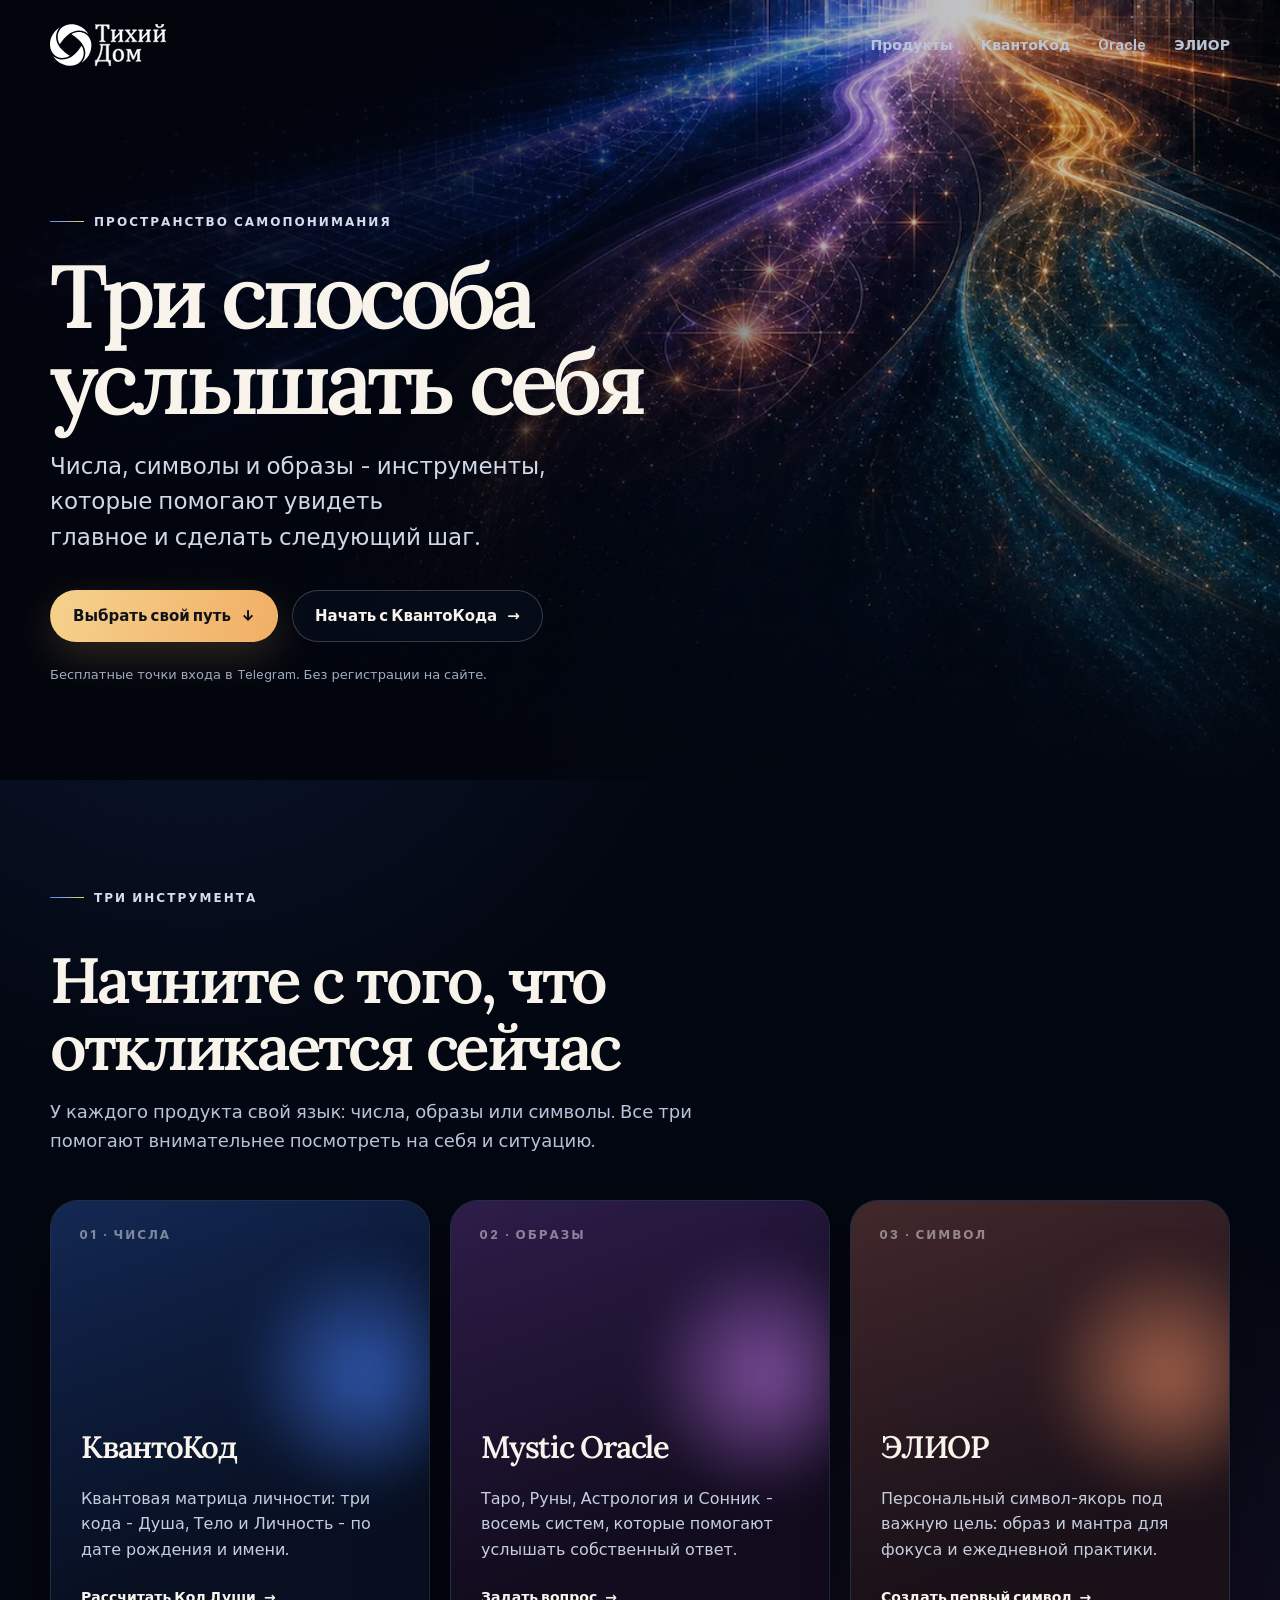
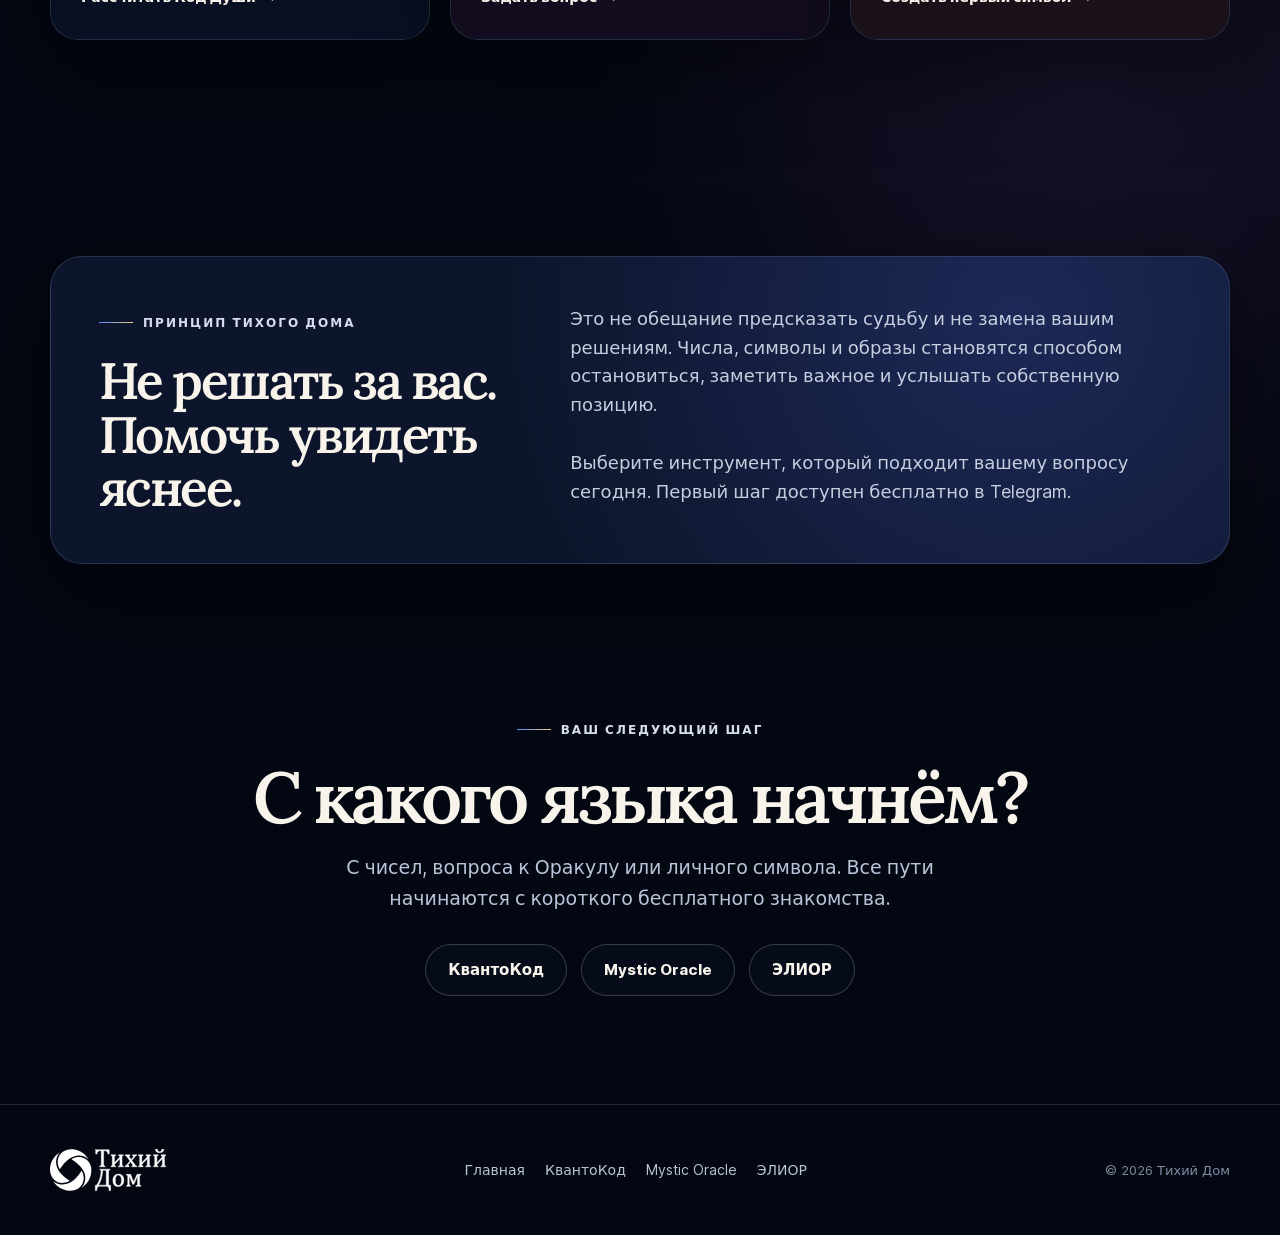
==== commit 4a01e0c2: "fix: restore local Inter typography" ====
--- a/index.html
+++ b/index.html
@@ -25,7 +25,7 @@
   <link rel="preload" as="image" href="assets/images/home/hero-desktop.webp" media="(min-width: 721px)" fetchpriority="high">
   <link rel="preload" as="image" href="assets/images/home/hero-mobile.webp" media="(max-width: 720px)" fetchpriority="high">
   <link rel="preload" as="font" href="assets/fonts/inter-roman.woff2" type="font/woff2" crossorigin>
-  <link rel="stylesheet" href="assets/css/site.css?v=2">
+  <link rel="stylesheet" href="assets/css/site.css?v=3">
   <script type="application/ld+json">
   {
     "@context": "https://schema.org",
--- a/assets/css/site.css
+++ b/assets/css/site.css
@@ -1066,7 +1066,7 @@
   --color-primary-text: var(--color-darker-gray);
   --color-secondary-text: rgba(0, 0, 0, 0.55);
   --color-border: rgba(0, 0, 0, 0.08);
-  --font-sans: "Inter Product", -apple-system, BlinkMacSystemFont, "Segoe UI", Roboto, sans-serif;
+  --font-sans: "Inter", -apple-system, BlinkMacSystemFont, "Segoe UI", Roboto, sans-serif;
   --container-width: 1320px;
   --container-gap: clamp(24px, 1.7032rem + 1.9355vw, 48px);
 }
@@ -1233,7 +1233,7 @@
 /* Local Inter font faces migrated from inter.css */
 /* cyrillic-ext */
 @font-face {
-  font-family: 'Inter Product';
+  font-family: 'Inter';
   font-style: normal;
   font-weight: 400 600;
   font-display: swap;
@@ -1242,7 +1242,7 @@
 }
 /* cyrillic */
 @font-face {
-  font-family: 'Inter Product';
+  font-family: 'Inter';
   font-style: normal;
   font-weight: 400 600;
   font-display: swap;
@@ -1251,7 +1251,7 @@
 }
 /* greek-ext */
 @font-face {
-  font-family: 'Inter Product';
+  font-family: 'Inter';
   font-style: normal;
   font-weight: 400 600;
   font-display: swap;
@@ -1260,7 +1260,7 @@
 }
 /* greek */
 @font-face {
-  font-family: 'Inter Product';
+  font-family: 'Inter';
   font-style: normal;
   font-weight: 400 600;
   font-display: swap;
@@ -1269,7 +1269,7 @@
 }
 /* vietnamese */
 @font-face {
-  font-family: 'Inter Product';
+  font-family: 'Inter';
   font-style: normal;
   font-weight: 400 600;
   font-display: swap;
@@ -1278,7 +1278,7 @@
 }
 /* latin-ext */
 @font-face {
-  font-family: 'Inter Product';
+  font-family: 'Inter';
   font-style: normal;
   font-weight: 400 600;
   font-display: swap;
@@ -1287,7 +1287,7 @@
 }
 /* latin */
 @font-face {
-  font-family: 'Inter Product';
+  font-family: 'Inter';
   font-style: normal;
   font-weight: 400 600;
   font-display: swap;
@@ -1349,7 +1349,7 @@
   border-radius: 999px;
   background: rgba(250, 248, 244, 0.92);
   color: #1f2937;
-  font-family: var(--font-sans, "Inter Product", sans-serif);
+  font-family: var(--font-sans, "Inter", sans-serif);
   font-size: 14px;
   font-weight: 600;
   line-height: 1.2;
@@ -1592,7 +1592,7 @@
     radial-gradient(circle at 92% 34%, rgba(72, 217, 210, 0.08), transparent 28rem),
     linear-gradient(180deg, var(--qk-bg) 0%, var(--qk-bg-soft) 48%, var(--qk-bg) 100%);
   color: var(--qk-text);
-  font-family: "Inter Product", system-ui, sans-serif;
+  font-family: "Inter", system-ui, sans-serif;
 }
 
 :where(.product-page--quantocode) .qk-wrap::before {
@@ -1671,7 +1671,7 @@
   max-width: 680px;
   margin: 24px auto 0;
   color: var(--qk-text-soft);
-  font-family: "Inter Product", system-ui, sans-serif;
+  font-family: "Inter", system-ui, sans-serif;
   font-size: clamp(18px, 2.4vw, 24px);
   font-weight: 400;
   line-height: 1.45;
@@ -1705,7 +1705,7 @@
   border-radius: 999px;
   background: var(--qk-blue);
   box-shadow: 0 14px 38px rgba(78, 140, 255, 0.28);
-  font-family: "Inter Product", system-ui, sans-serif;
+  font-family: "Inter", system-ui, sans-serif;
   font-size: 16px;
   font-weight: 700;
   line-height: 1.3;
@@ -2074,7 +2074,7 @@
 :where(.product-page--quantocode) .qk-card h3 {
   margin: 0 0 12px;
   color: var(--qk-blue-light);
-  font-family: "Inter Product", system-ui, sans-serif;
+  font-family: "Inter", system-ui, sans-serif;
   font-size: 18px;
   font-weight: 650;
   line-height: 1.35;
@@ -2169,7 +2169,7 @@
     radial-gradient(circle at 94% 72%, rgba(244, 200, 121, 0.07), transparent 26rem),
     linear-gradient(180deg, var(--oracle-bg) 0%, var(--oracle-bg-soft) 50%, var(--oracle-bg) 100%);
   color: var(--oracle-text);
-  font-family: "Inter Product", system-ui, sans-serif;
+  font-family: "Inter", system-ui, sans-serif;
 }
 
 :where(.product-page--oracle) .oracle-page-wrapper::before {
@@ -2284,7 +2284,7 @@
   background: var(--oracle-violet);
   box-shadow: 0 15px 40px rgba(155, 114, 255, 0.3);
   color: #100827;
-  font-family: "Inter Product", system-ui, sans-serif;
+  font-family: "Inter", system-ui, sans-serif;
   font-size: 16px;
   font-weight: 700;
   line-height: 1.3;
@@ -2336,7 +2336,7 @@
 :where(.product-page--oracle) .oracle-pains-label {
   margin-bottom: 22px;
   color: var(--oracle-gold);
-  font-family: "Inter Product", system-ui, sans-serif;
+  font-family: "Inter", system-ui, sans-serif;
   font-size: 12px;
   font-weight: 650;
   line-height: 1.4;
@@ -2397,7 +2397,7 @@
 
 :where(.product-page--oracle) .oracle-pain-text {
   color: var(--oracle-text-soft);
-  font-family: "Inter Product", system-ui, sans-serif;
+  font-family: "Inter", system-ui, sans-serif;
   font-size: 15px;
   font-weight: 520;
   line-height: 1.45;
@@ -2688,7 +2688,7 @@
     radial-gradient(circle at 94% 70%, rgba(190, 165, 255, 0.07), transparent 27rem),
     linear-gradient(180deg, var(--el-bg) 0%, var(--el-bg-soft) 50%, var(--el-bg) 100%);
   color: var(--el-text);
-  font-family: "Inter Product", system-ui, sans-serif;
+  font-family: "Inter", system-ui, sans-serif;
 }
 
 :where(.product-page--elyor) .el-wrap::before {
@@ -2806,7 +2806,7 @@
   max-width: 690px;
   margin: 24px auto 0;
   color: var(--el-text-soft);
-  font-family: "Inter Product", system-ui, sans-serif;
+  font-family: "Inter", system-ui, sans-serif;
   font-size: clamp(18px, 2.4vw, 24px);
   font-weight: 400;
   line-height: 1.45;
@@ -2841,7 +2841,7 @@
   background: var(--el-magenta);
   box-shadow: 0 15px 40px rgba(224, 28, 188, 0.3);
   color: #21051c;
-  font-family: "Inter Product", system-ui, sans-serif;
+  font-family: "Inter", system-ui, sans-serif;
   font-size: 16px;
   font-weight: 700;
   line-height: 1.3;
@@ -2980,7 +2980,7 @@
 :where(.product-page--elyor) .el-card h3 {
   margin: 0 0 12px;
   color: var(--el-pink);
-  font-family: "Inter Product", system-ui, sans-serif;
+  font-family: "Inter", system-ui, sans-serif;
   font-size: 17px;
   font-weight: 650;
   line-height: 1.4;
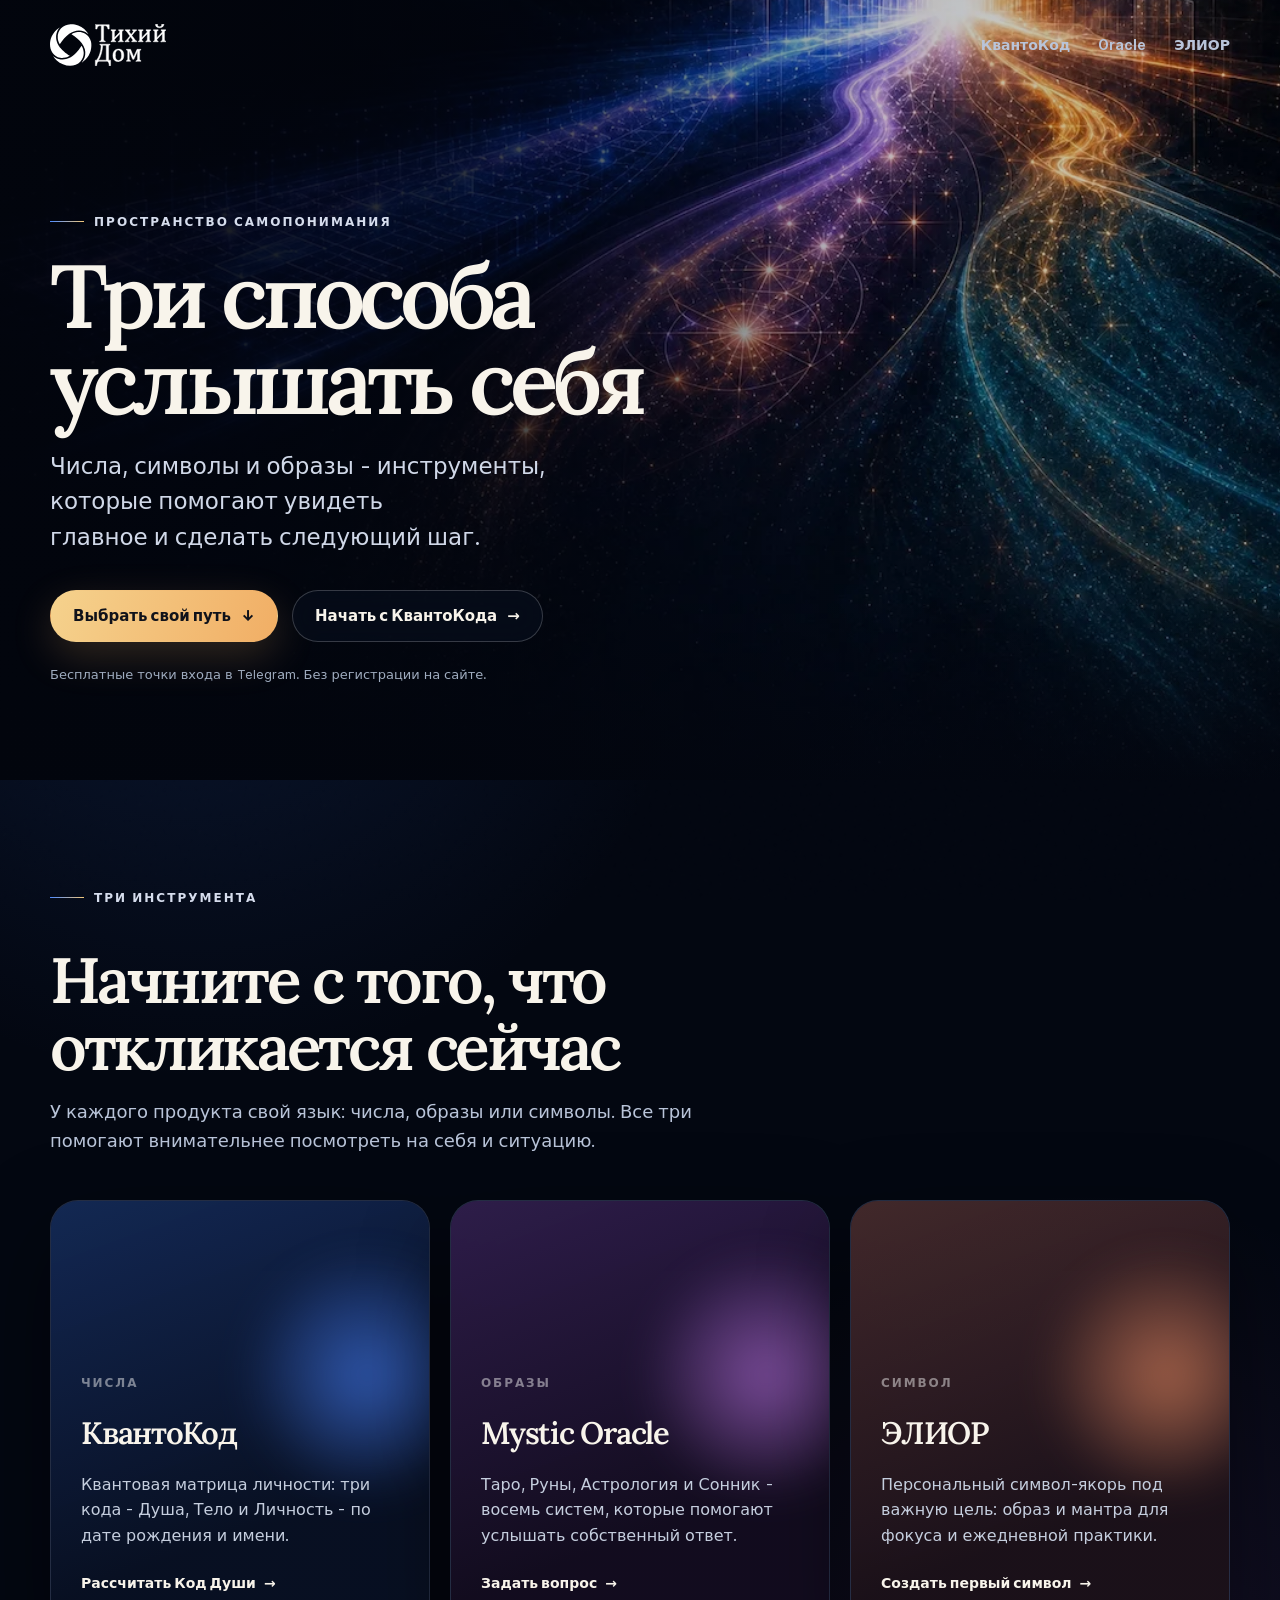
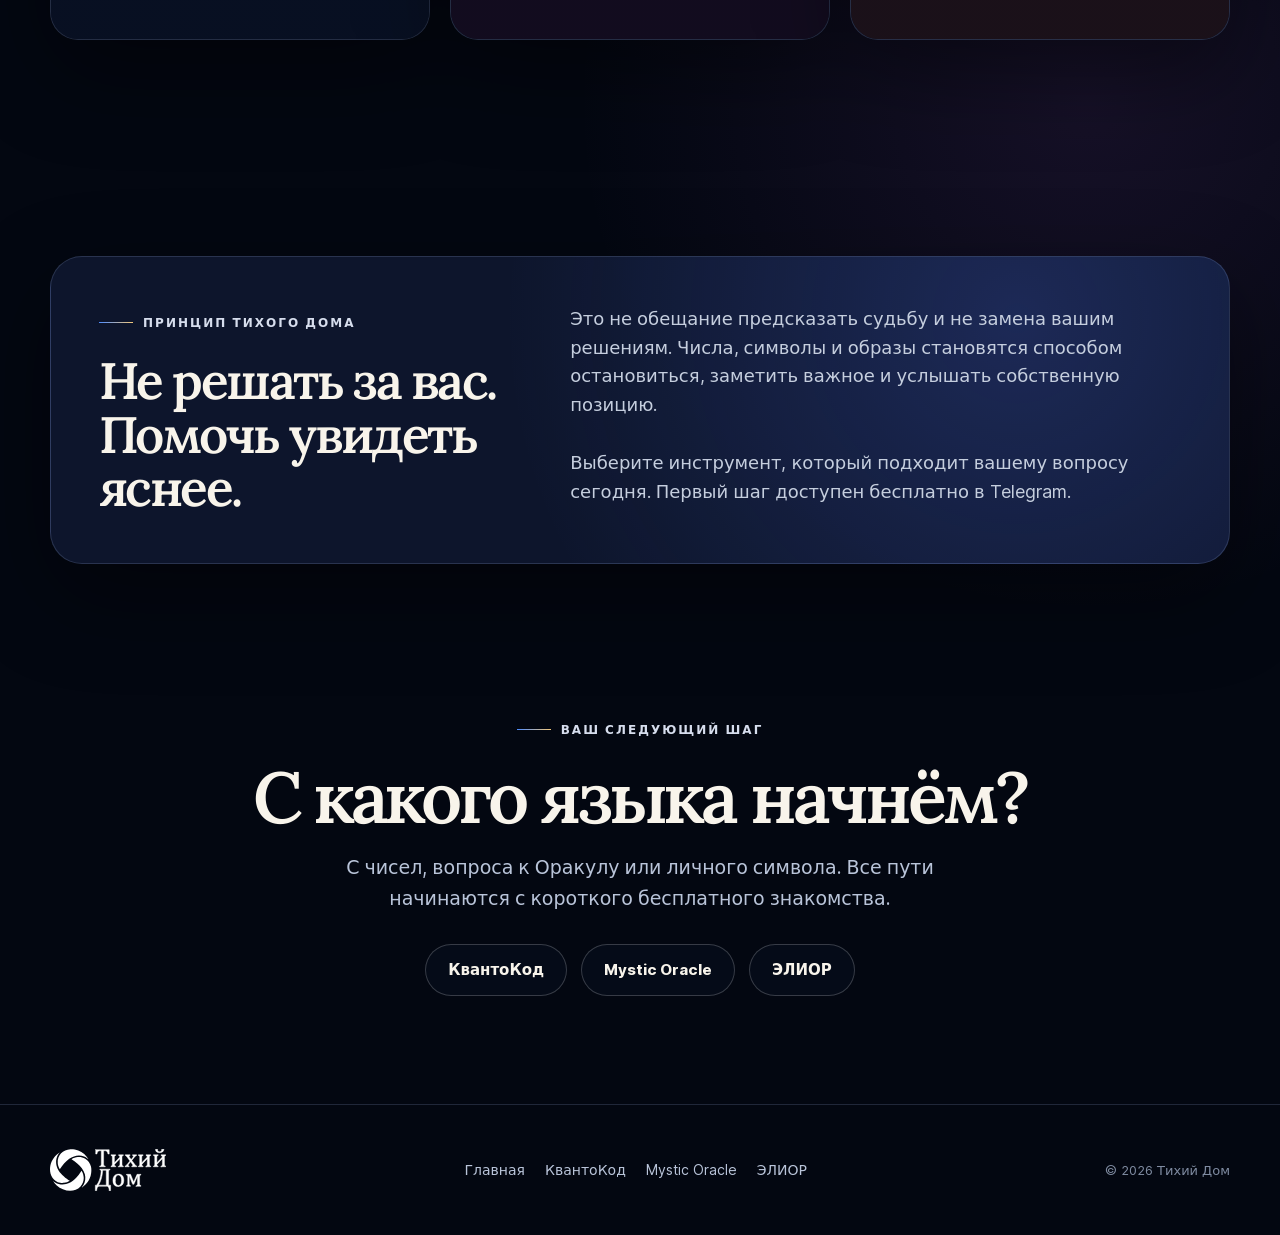
==== commit d857924a: "style: refine home navigation and cards" ====
--- a/index.html
+++ b/index.html
@@ -25,7 +25,7 @@
   <link rel="preload" as="image" href="assets/images/home/hero-desktop.webp" media="(min-width: 721px)" fetchpriority="high">
   <link rel="preload" as="image" href="assets/images/home/hero-mobile.webp" media="(max-width: 720px)" fetchpriority="high">
   <link rel="preload" as="font" href="assets/fonts/inter-roman.woff2" type="font/woff2" crossorigin>
-  <link rel="stylesheet" href="assets/css/site.css?v=3">
+  <link rel="stylesheet" href="assets/css/site.css?v=4">
   <script type="application/ld+json">
   {
     "@context": "https://schema.org",
@@ -61,9 +61,13 @@
       <a class="brand" href="./" aria-label="Тихий Дом - главная">
         <img class="brand-logo" src="assets/images/brand/logo.svg" width="710" height="256" alt="Тихий Дом">
       </a>
-      <nav aria-label="Основная навигация">
+      <button class="nav-toggle" type="button" aria-expanded="false" aria-controls="primary-navigation" aria-label="Открыть меню">
+        <span class="nav-toggle__bar" aria-hidden="true"></span>
+        <span class="nav-toggle__bar" aria-hidden="true"></span>
+        <span class="nav-toggle__bar" aria-hidden="true"></span>
+      </button>
+      <nav class="site-navigation" id="primary-navigation" aria-label="Основная навигация">
         <ul class="nav-links">
-          <li><a href="#products">Продукты</a></li>
           <li><a href="quantocode/">КвантоКод</a></li>
           <li><a href="oracle/">Oracle</a></li>
           <li><a href="elyor/">ЭЛИОР</a></li>
@@ -88,7 +92,7 @@
           <p class="hero-lead">Числа, символы и образы - инструменты, которые помогают увидеть главное и сделать следующий шаг.</p>
           </div>
           <div class="actions">
-            <a class="button button-primary" href="#products">Выбрать свой путь <span aria-hidden="true">↓</span></a>
+            <a class="button button-primary" href="#paths">Выбрать свой путь <span aria-hidden="true">↓</span></a>
             <a class="button button-secondary" href="quantocode/">Начать с КвантоКода <span aria-hidden="true">→</span></a>
           </div>
           <p class="hero-note">Бесплатные точки входа в Telegram. Без регистрации на сайте.</p>
@@ -96,7 +100,7 @@
       </div>
     </section>
 
-    <section class="section" id="products" aria-labelledby="products-title">
+    <section class="section" id="paths" aria-labelledby="products-title">
       <div class="shell">
         <div class="section-heading" data-reveal>
           <span class="eyebrow">Три инструмента</span>
@@ -105,22 +109,28 @@
         </div>
         <div class="product-grid">
           <a class="product-card product-card--quantocode" href="quantocode/" data-reveal>
-            <span class="product-number">01 · ЧИСЛА</span>
-            <h3>КвантоКод</h3>
-            <p>Квантовая матрица личности: три кода - Душа, Тело и Личность - по дате рождения и имени.</p>
-            <span class="card-link">Рассчитать Код Души <span aria-hidden="true">→</span></span>
+            <div class="product-card__content">
+              <span class="product-number">ЧИСЛА</span>
+              <h3>КвантоКод</h3>
+              <p>Квантовая матрица личности: три кода - Душа, Тело и Личность - по дате рождения и имени.</p>
+              <span class="card-link">Рассчитать Код Души <span aria-hidden="true">→</span></span>
+            </div>
           </a>
           <a class="product-card product-card--oracle" href="oracle/" data-reveal>
-            <span class="product-number">02 · ОБРАЗЫ</span>
-            <h3>Mystic Oracle</h3>
-            <p>Таро, Руны, Астрология и Сонник - восемь систем, которые помогают услышать собственный ответ.</p>
-            <span class="card-link">Задать вопрос <span aria-hidden="true">→</span></span>
+            <div class="product-card__content">
+              <span class="product-number">ОБРАЗЫ</span>
+              <h3>Mystic Oracle</h3>
+              <p>Таро, Руны, Астрология и Сонник - восемь систем, которые помогают услышать собственный ответ.</p>
+              <span class="card-link">Задать вопрос <span aria-hidden="true">→</span></span>
+            </div>
           </a>
           <a class="product-card product-card--elyor" href="elyor/" data-reveal>
-            <span class="product-number">03 · СИМВОЛ</span>
-            <h3>ЭЛИОР</h3>
-            <p>Персональный символ-якорь под важную цель: образ и мантра для фокуса и ежедневной практики.</p>
-            <span class="card-link">Создать первый символ <span aria-hidden="true">→</span></span>
+            <div class="product-card__content">
+              <span class="product-number">СИМВОЛ</span>
+              <h3>ЭЛИОР</h3>
+              <p>Персональный символ-якорь под важную цель: образ и мантра для фокуса и ежедневной практики.</p>
+              <span class="card-link">Создать первый символ <span aria-hidden="true">→</span></span>
+            </div>
           </a>
         </div>
       </div>
@@ -168,6 +178,6 @@
     </div>
   </footer>
 <noscript><div><img src="https://mc.yandex.ru/watch/109066888" style="position:absolute; left:-9999px;" alt="" /></div></noscript>
-  <script src="assets/js/site.js" defer></script>
+  <script src="assets/js/site.js?v=2" defer></script>
 </body>
 </html>
--- a/assets/css/site.css
+++ b/assets/css/site.css
@@ -3219,3 +3219,145 @@
     transition: none;
   }
 }
+
+/* Home navigation and card composition v4 */
+:where(html:not(.product-page)) .site-header {
+  position: fixed;
+  border-bottom: 1px solid transparent;
+  background: transparent;
+  transition: padding 180ms ease, background-color 180ms ease, border-color 180ms ease, box-shadow 180ms ease;
+}
+
+:where(html:not(.product-page)) .site-header.is-scrolled,
+:where(html:not(.product-page)) .site-header.is-menu-open {
+  padding-top: 14px;
+  padding-bottom: 14px;
+  border-bottom-color: rgba(177, 203, 255, 0.13);
+  background: rgba(3, 7, 17, 0.84);
+  box-shadow: 0 12px 40px rgba(0, 0, 0, 0.2);
+  -webkit-backdrop-filter: blur(18px);
+  backdrop-filter: blur(18px);
+}
+
+:where(html:not(.product-page)) .nav {
+  position: relative;
+}
+
+:where(html:not(.product-page)) .nav-toggle {
+  display: none;
+  width: 44px;
+  height: 44px;
+  align-items: center;
+  justify-content: center;
+  padding: 0;
+  border: 1px solid rgba(255, 255, 255, 0.2);
+  border-radius: 50%;
+  background: rgba(9, 16, 32, 0.56);
+  color: var(--text);
+  cursor: pointer;
+  -webkit-backdrop-filter: blur(14px);
+  backdrop-filter: blur(14px);
+}
+
+:where(html:not(.product-page)) .nav-toggle__bar {
+  position: absolute;
+  width: 18px;
+  height: 2px;
+  border-radius: 999px;
+  background: currentColor;
+  transition: opacity 180ms ease, transform 180ms ease;
+}
+
+:where(html:not(.product-page)) .nav-toggle__bar:nth-child(1) {
+  transform: translateY(-6px);
+}
+
+:where(html:not(.product-page)) .nav-toggle__bar:nth-child(3) {
+  transform: translateY(6px);
+}
+
+:where(html:not(.product-page)) .site-header.is-menu-open .nav-toggle__bar:nth-child(1) {
+  transform: rotate(45deg);
+}
+
+:where(html:not(.product-page)) .site-header.is-menu-open .nav-toggle__bar:nth-child(2) {
+  opacity: 0;
+}
+
+:where(html:not(.product-page)) .site-header.is-menu-open .nav-toggle__bar:nth-child(3) {
+  transform: rotate(-45deg);
+}
+
+:where(html:not(.product-page)) #paths {
+  scroll-margin-top: 78px;
+}
+
+:where(html:not(.product-page)) .product-card__content {
+  display: flex;
+  flex-direction: column;
+  transform: translateY(-14px);
+}
+
+:where(html:not(.product-page)) .product-number {
+  position: static;
+  margin-bottom: 16px;
+}
+
+@media (max-width: 720px) {
+  :where(html:not(.product-page)) .nav-toggle {
+    position: relative;
+    z-index: 2;
+    display: inline-flex;
+    flex: 0 0 auto;
+  }
+
+  :where(html:not(.product-page)) .site-navigation {
+    position: absolute;
+    top: calc(100% + 14px);
+    right: 0;
+    left: 0;
+    padding: 10px;
+    border: 1px solid rgba(177, 203, 255, 0.17);
+    border-radius: 20px;
+    background: rgba(8, 14, 29, 0.94);
+    box-shadow: 0 24px 60px rgba(0, 0, 0, 0.42);
+    opacity: 0;
+    visibility: hidden;
+    transform: translateY(-10px);
+    transition: opacity 180ms ease, transform 180ms ease, visibility 180ms ease;
+    -webkit-backdrop-filter: blur(20px);
+    backdrop-filter: blur(20px);
+  }
+
+  :where(html:not(.product-page)) .site-header.is-menu-open .site-navigation {
+    opacity: 1;
+    visibility: visible;
+    transform: translateY(0);
+  }
+
+  :where(html:not(.product-page)) .nav-links {
+    display: flex;
+    align-items: stretch;
+    flex-direction: column;
+    gap: 2px;
+  }
+
+  :where(html:not(.product-page)) .nav-links a {
+    display: flex;
+    min-height: 46px;
+    align-items: center;
+    padding: 10px 14px;
+    border-radius: 12px;
+    color: var(--text);
+    font-size: 15px;
+  }
+
+  :where(html:not(.product-page)) .nav-links a:hover,
+  :where(html:not(.product-page)) .nav-links a:focus-visible {
+    background: rgba(255, 255, 255, 0.07);
+  }
+
+  :where(html:not(.product-page)) .product-card__content {
+    transform: translateY(-10px);
+  }
+}
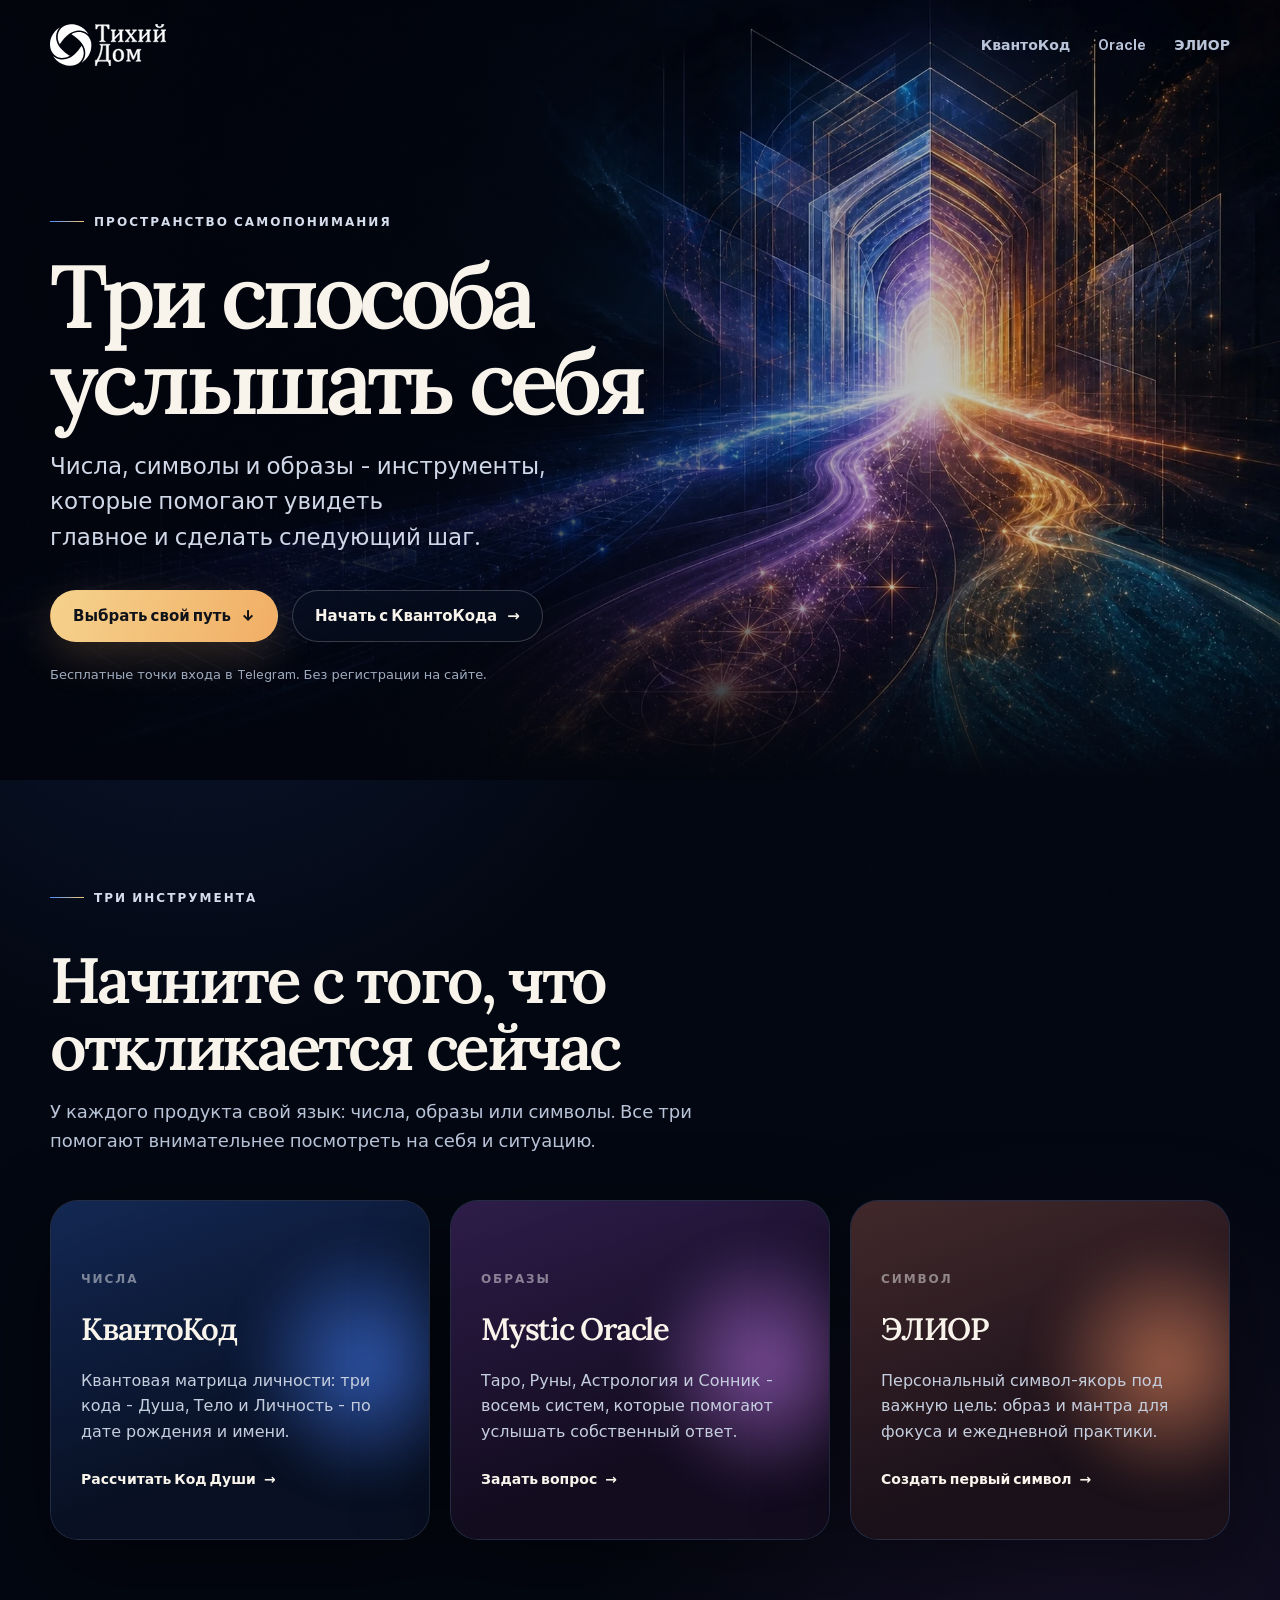
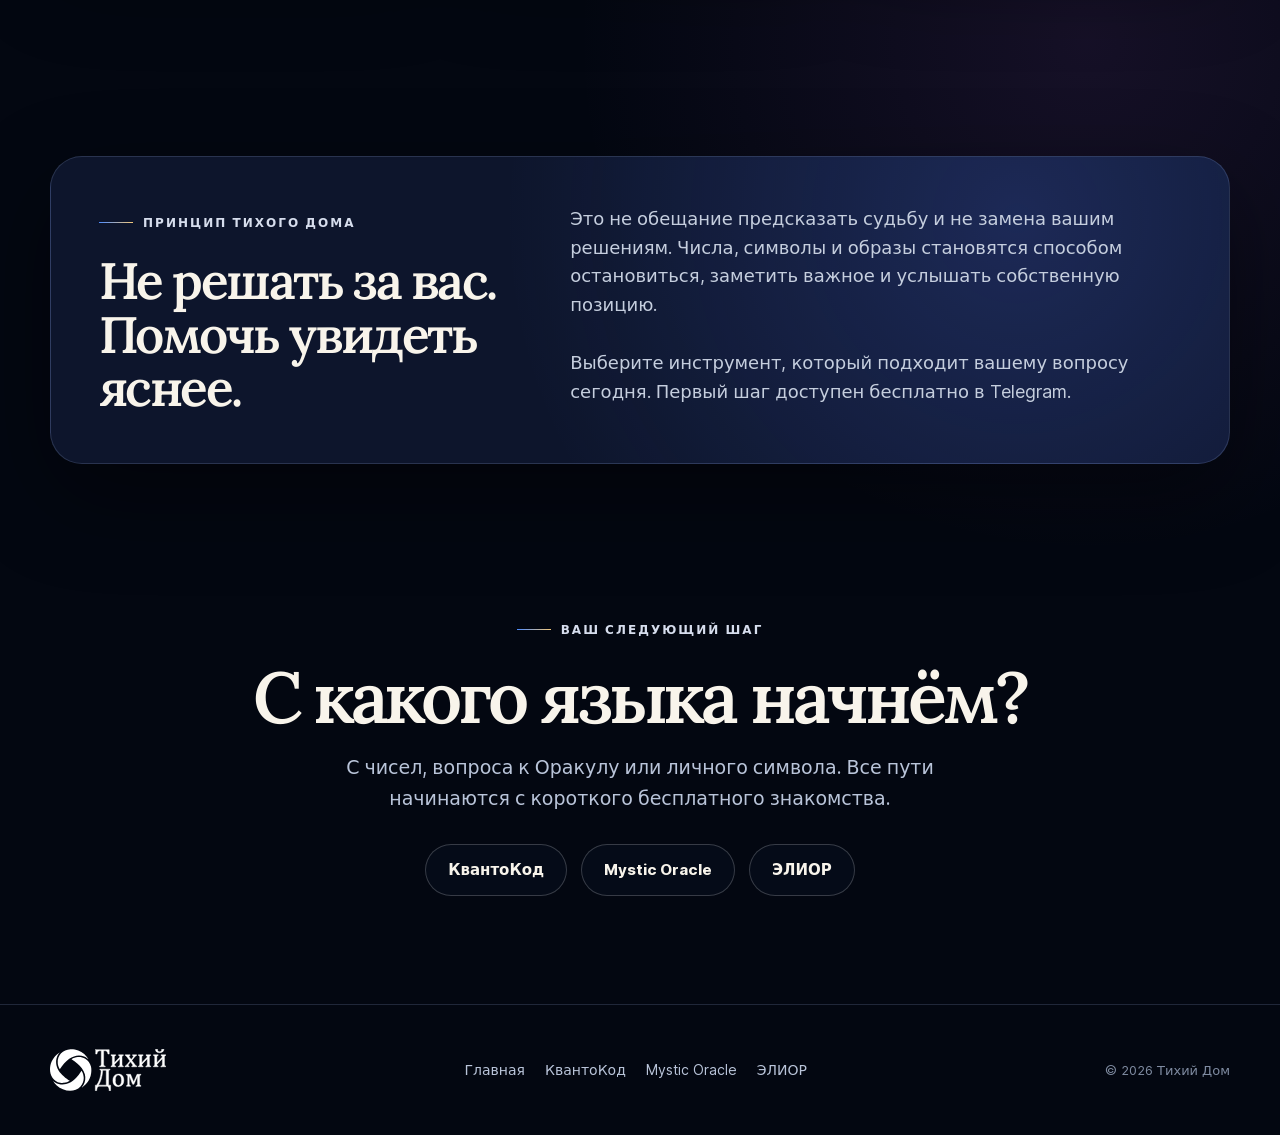
==== commit 05c17908: "style: tighten home product cards" ====
--- a/index.html
+++ b/index.html
@@ -25,7 +25,7 @@
   <link rel="preload" as="image" href="assets/images/home/hero-desktop.webp" media="(min-width: 721px)" fetchpriority="high">
   <link rel="preload" as="image" href="assets/images/home/hero-mobile.webp" media="(max-width: 720px)" fetchpriority="high">
   <link rel="preload" as="font" href="assets/fonts/inter-roman.woff2" type="font/woff2" crossorigin>
-  <link rel="stylesheet" href="assets/css/site.css?v=4">
+  <link rel="stylesheet" href="assets/css/site.css?v=5">
   <script type="application/ld+json">
   {
     "@context": "https://schema.org",
--- a/assets/css/site.css
+++ b/assets/css/site.css
@@ -3361,3 +3361,14 @@
     transform: translateY(-10px);
   }
 }
+
+/* Home card proportions v5 */
+@media (min-width: 721px) {
+  :where(html:not(.product-page)) .product-card {
+    min-height: clamp(292px, 29vw, 340px);
+  }
+
+  :where(html:not(.product-page)) .product-card__content {
+    transform: translateY(-18px);
+  }
+}
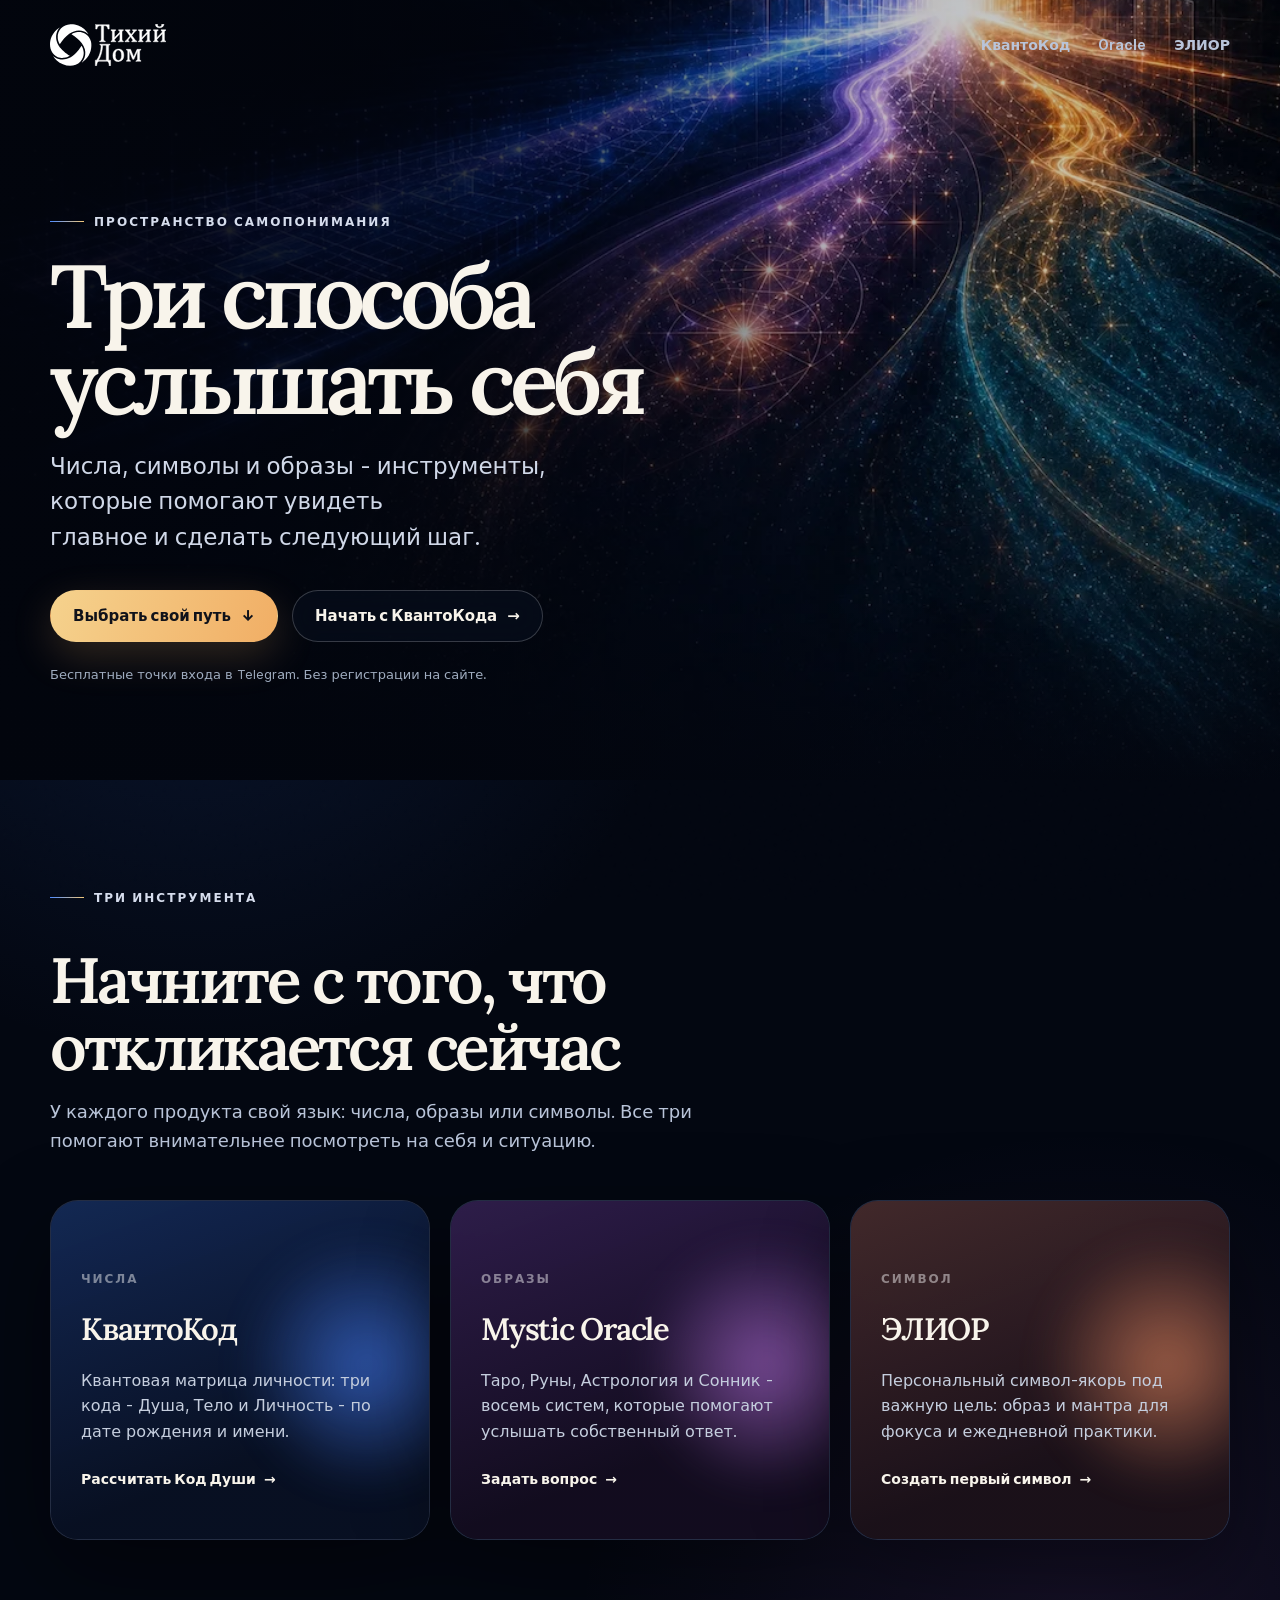
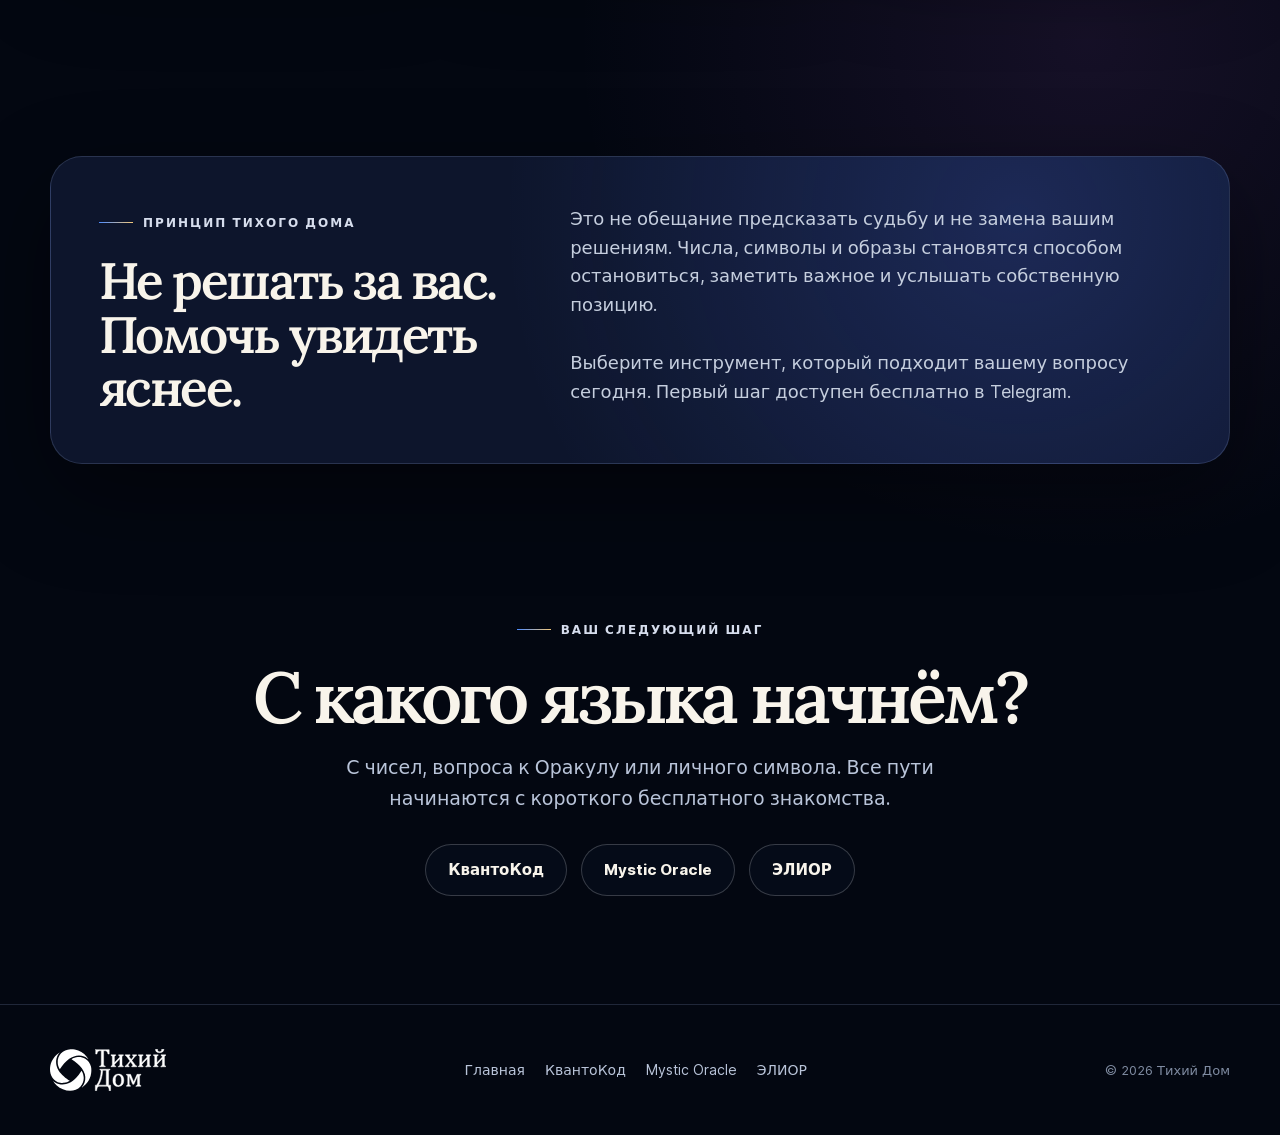
==== commit 5ae69967: "refactor: remove legacy product markup" ====
--- a/index.html
+++ b/index.html
@@ -25,7 +25,7 @@
   <link rel="preload" as="image" href="assets/images/home/hero-desktop.webp" media="(min-width: 721px)" fetchpriority="high">
   <link rel="preload" as="image" href="assets/images/home/hero-mobile.webp" media="(max-width: 720px)" fetchpriority="high">
   <link rel="preload" as="font" href="assets/fonts/inter-roman.woff2" type="font/woff2" crossorigin>
-  <link rel="stylesheet" href="assets/css/site.css?v=5">
+  <link rel="stylesheet" href="assets/css/site.css?v=6">
   <script type="application/ld+json">
   {
     "@context": "https://schema.org",
@@ -154,7 +154,7 @@
         <span class="eyebrow">Ваш следующий шаг</span>
         <h2 id="final-title">С какого языка начнём?</h2>
         <p>С чисел, вопроса к Оракулу или личного символа. Все пути начинаются с короткого бесплатного знакомства.</p>
-        <div class="actions" style="justify-content:center">
+        <div class="actions">
           <a class="button button-secondary" href="quantocode/">КвантоКод</a>
           <a class="button button-secondary" href="oracle/">Mystic Oracle</a>
           <a class="button button-secondary" href="elyor/">ЭЛИОР</a>
--- a/assets/css/site.css
+++ b/assets/css/site.css
@@ -3372,3 +3372,8 @@
     transform: translateY(-18px);
   }
 }
+
+/* Final CTA alignment cleanup */
+:where(html:not(.product-page)) .final-cta .actions {
+  justify-content: center;
+}
